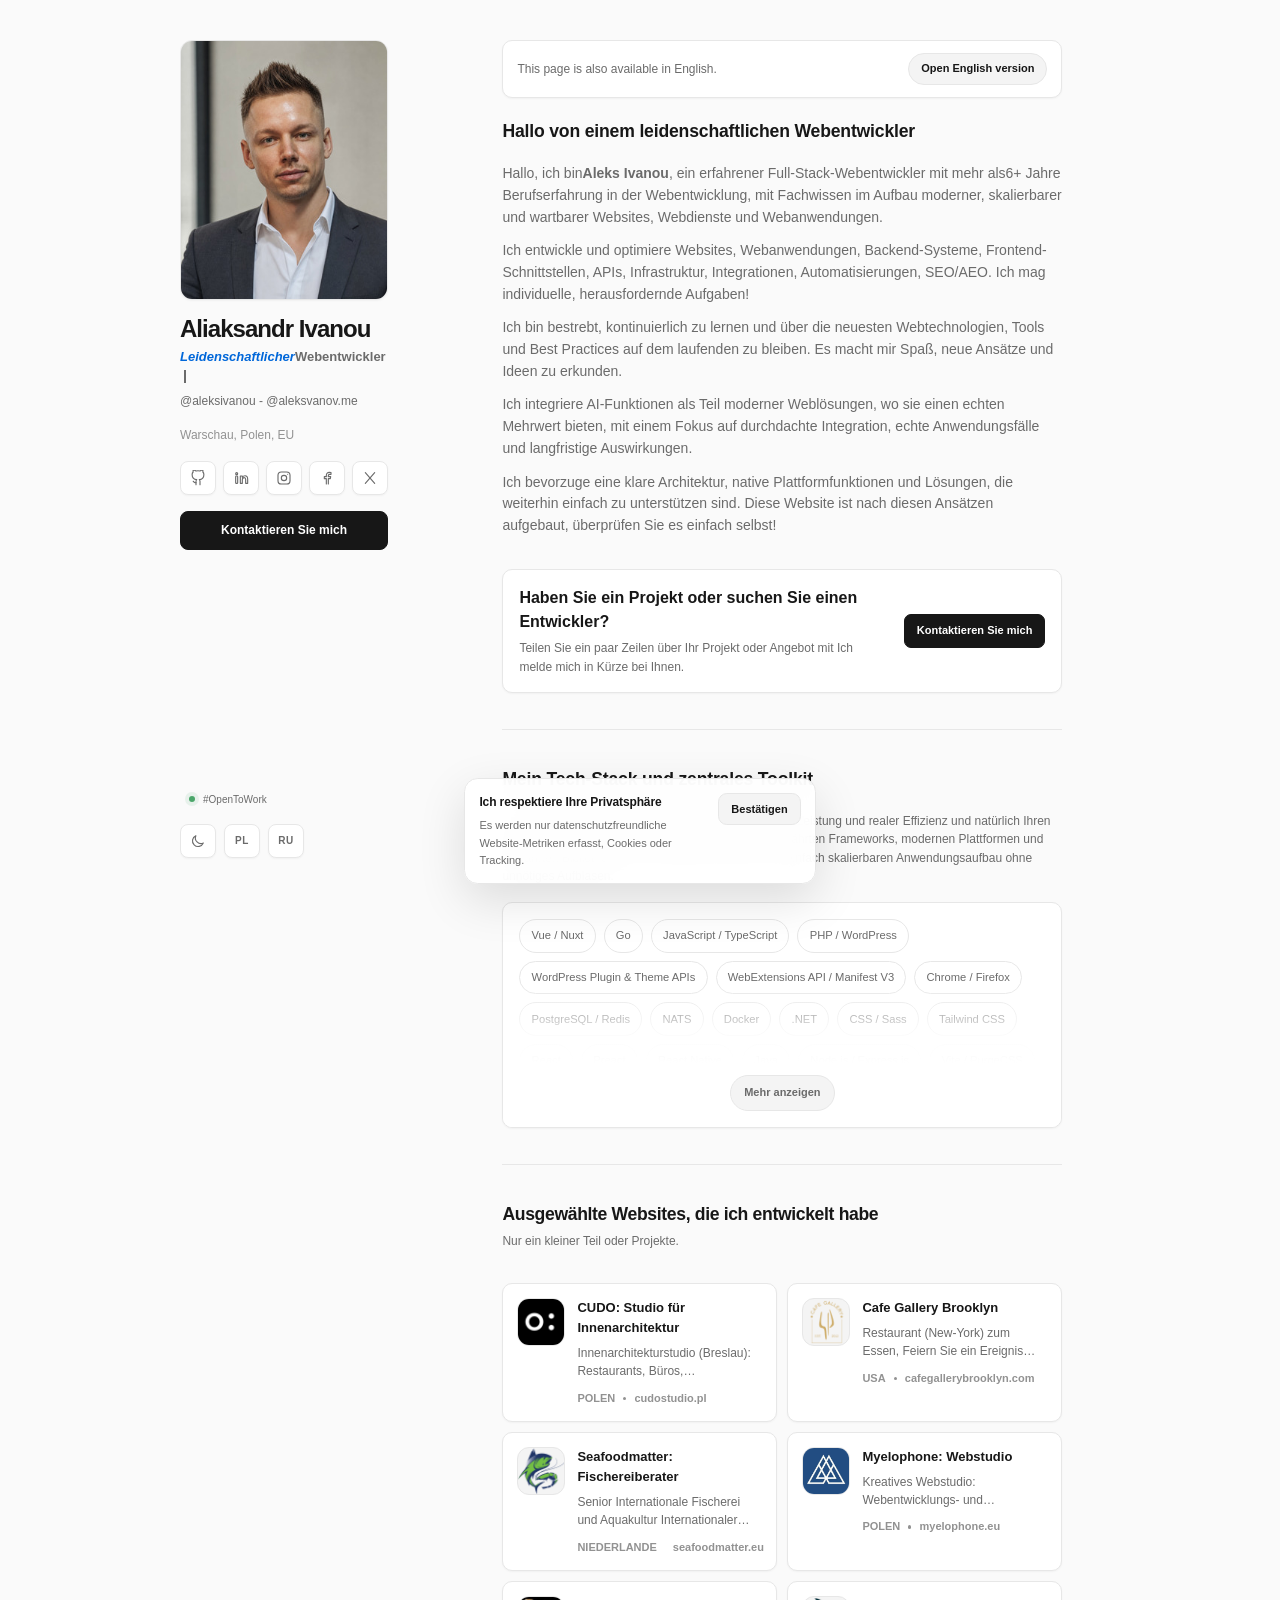
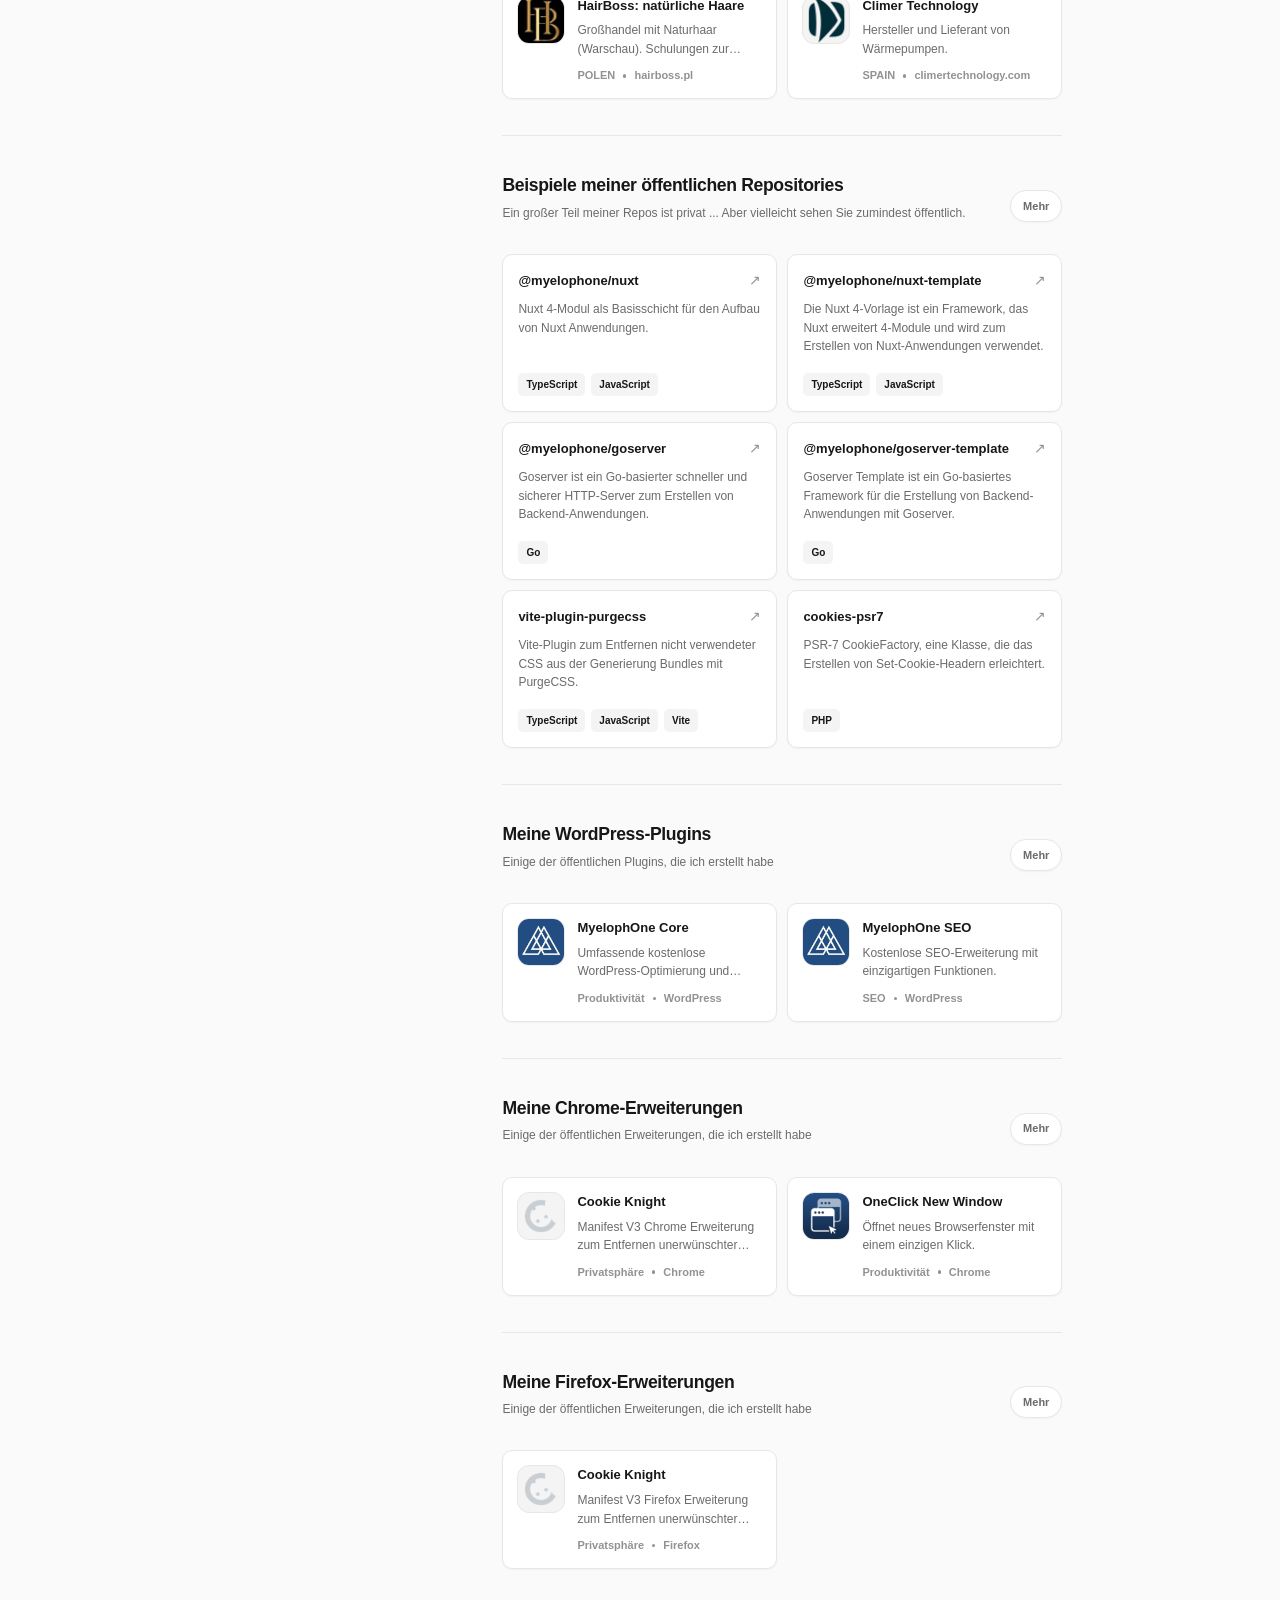
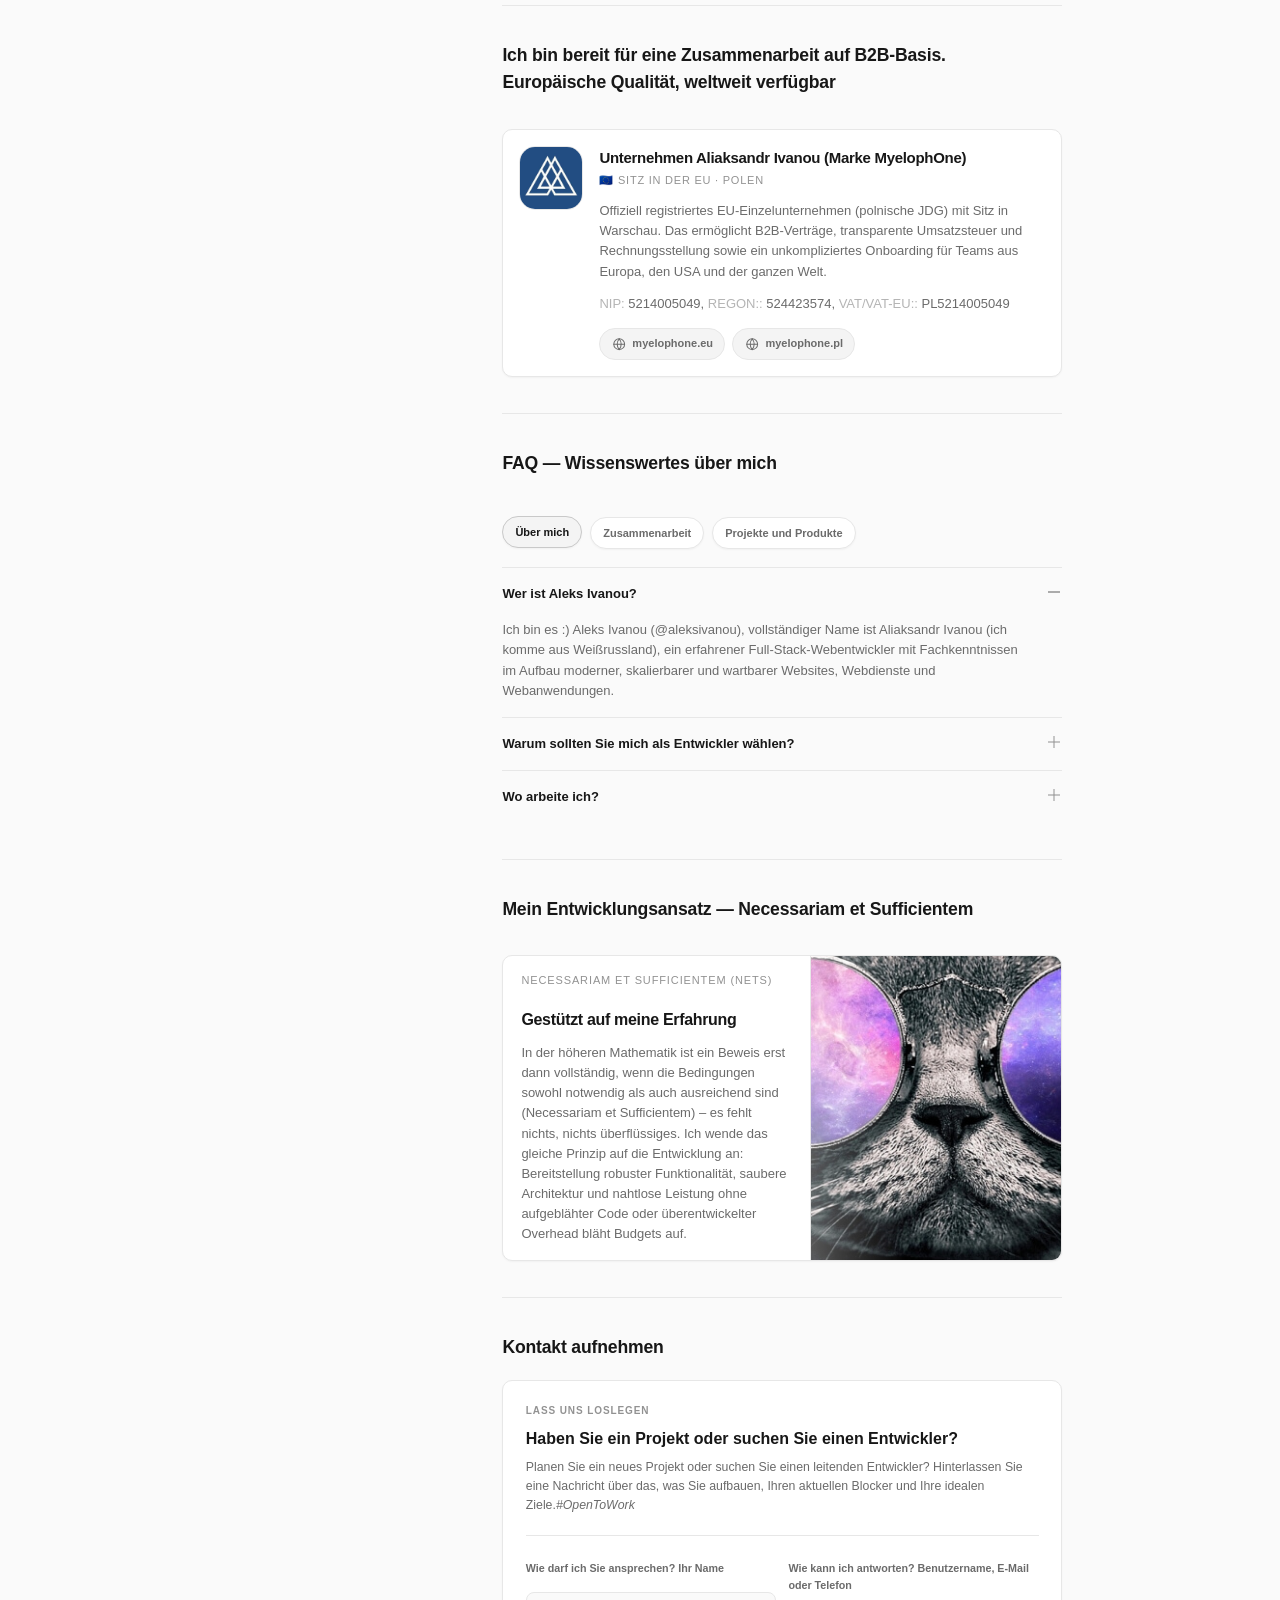
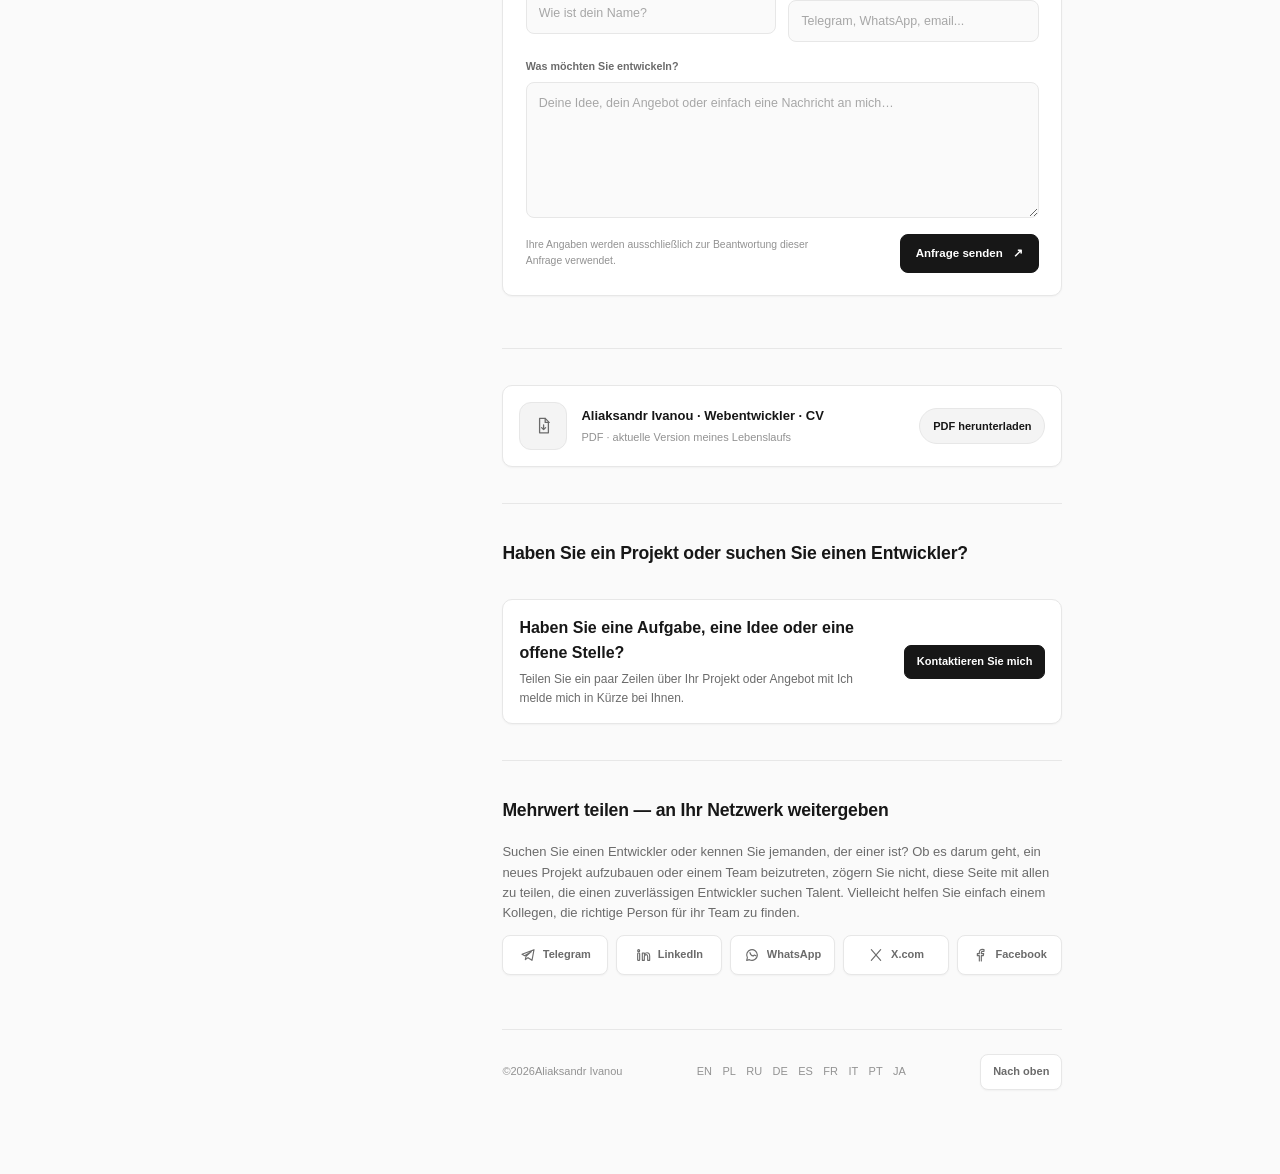
==== de/index.html @ 2e025230 "fix: ios page width" ====
<!doctype html>
<html lang="de" class="nojs">
	<head>
		<meta charset="utf-8" />
		<meta http-equiv="X-UA-Compatible" content="IE=edge,chrome=1" />
		<meta
			name="viewport"
			content="width=device-width, initial-scale=1.0, viewport-fit=cover"
		/>

		<title>
			Aliaksandr Ivanou (@aleksivanou) ⚡ kreativer
			Fullstack-Webentwickler
		</title>
		<meta
			name="description"
			content="Persönliche Seite von Aleks Ivanou. Erstellung moderner und leistungsstarker Webanwendungen und -pakete. Professionelle maßgeschneiderte Webentwicklung. Gründer von MyelophOne. Kontaktieren Sie mich!"
		/>

		<style>
			.nojs svg {
				max-width: 1rem;
			}
			.nojs .mobile-topbar,
			.nojs #principleFlip {
				display: none;
			}
			:root {
				--layout-width: 57.5rem;
				--sidebar-width: 13.75rem;
				--content-width: 35rem;
				--layout-gap: clamp(4.25rem, 8vw, 7rem);
				--desktop-top: 2.5rem;
				--border: #e7e7e7;
			}
			:root[data-theme="dark"] {
				--border: #292929;
			}
			.profile {
				position: fixed;
				top: var(--desktop-top);
				bottom: var(--desktop-top);
				left: max(1.5rem, calc((100vw - var(--layout-width)) / 2));
				z-index: 2;
				display: flex;
				width: var(--sidebar-width);
				min-height: 0;
				overflow-x: hidden;
				overflow-y: auto;
				overscroll-behavior-y: contain;
				scrollbar-width: thin;
				flex-direction: column;
				padding-right: 0.25rem;
			}
			.content {
				width: min(var(--content-width), calc(100% - 3rem));
				margin-left: max(
					calc(1.5rem + var(--sidebar-width) + var(--layout-gap)),
					calc(
						(100vw - var(--layout-width)) / 2 +
							var(--sidebar-width) + var(--layout-gap)
					)
				);
				padding-top: var(--desktop-top);
				padding-bottom: 5rem;
			}
			@media (max-width: 51.25rem) {
				.profile {
					position: relative;
					top: auto;
					bottom: auto;
					left: auto;
					width: min(calc(100% - 2rem), 38.75rem);
					min-height: 100dvh;
					max-height: none;
					margin: 0 auto;
					overflow: visible;
					padding: 1.5rem 0
						calc(1.125rem + env(safe-area-inset-bottom));
					align-items: center;
				}
				.content {
					width: min(calc(100% - 2rem), 38.75rem);
					margin: 0 auto;
					padding: 3.5rem 0 0;
					border-top: 0.0625rem solid var(--border);
				}
			}
			@media (max-width: 32.5rem) {
				.profile,
				.content {
					width: min(calc(100% - 1.75rem), 38.75rem);
				}
				.content {
					padding-top: 2.75rem;
				}
			}
			@media (max-height: 43.75rem) and (min-width: 51.3125rem) {
				.profile {
					top: 1.25rem;
					bottom: 1.25rem;
				}
				.content {
					padding-top: 1.25rem;
				}
			}
			@media print {
				.profile {
					position: static;
					float: left;
					width: 11.25rem;
					height: auto;
					overflow: visible;
					margin-right: 1.75rem;
					padding: 0;
				}
				.content {
					width: auto;
					margin: 0;
					padding: 0;
				}
			}
			html,
			body {
				max-width: 100% !important;
				margin: 0;
			}
			body {
				font-family:
					-apple-system, system-ui, BlinkMacSystemFont, "Segoe UI",
					Roboto, Oxygen, Ubuntu, sans-serif, color-emoji;
				background-color: #fff;
				color: #555;
				font-weight: 400;
				overflow-x: hidden !important;
			}
			img {
				max-width: 100% !important;
				height: auto;
				display: block;
			}
		</style>

		<meta
			name="keywords"
			content="Aliaksandr Ivanou, Aleks Ivanou, aleksivanou, Frontend-Entwickler, Webentwickler, MyelophOne-Inhaber"
		/>
		<meta name="author" content="Aliaksandr Ivanou" />
		<meta name="robots" content="index, follow" />
		<meta name="color-scheme" content="light dark" />
		<meta name="theme-color" content="#fafafa" id="themeColor" />
		<meta name="referrer" content="strict-origin-when-cross-origin" />
		<meta
			name="format-detection"
			content="telephone=no, address=no, email=no"
		/>
		<meta http-equiv="x-dns-prefetch-control" content="on" />

		<link rel="canonical" href="https://aleksivanov.me/de/" />
		<link rel="alternate" hreflang="ru" href="https://aleksivanov.me/ru/" />
		<link rel="alternate" hreflang="pl" href="https://aleksivanov.me/pl/" />
		<link rel="alternate" hreflang="de" href="https://aleksivanov.me/de/" />
		<link rel="alternate" hreflang="it" href="https://aleksivanov.me/it/" />
		<link rel="alternate" hreflang="fr" href="https://aleksivanov.me/fr/" />
		<link rel="alternate" hreflang="es" href="https://aleksivanov.me/es/" />
		<link rel="alternate" hreflang="pt" href="https://aleksivanov.me/pt/" />
		<link rel="alternate" hreflang="ja" href="https://aleksivanov.me/ja/" />
		<link rel="alternate" hreflang="en" href="https://aleksivanov.me/" />
		<link
			rel="alternate"
			hreflang="x-default"
			href="https://aleksivanov.me/"
		/>

		<link
			rel="preload"
			as="image"
			href="/assets/img/portrait-bashful-right-up.jpg"
			fetchpriority="low"
		/>

		<meta property="og:type" content="profile" />
		<meta property="og:locale" content="de_DE" />
		<meta
			property="og:site_name"
			content="Aliaksandr Ivanou (@aleksivanou) ⚡ kreativer Fullstack-Webentwickler"
		/>
		<meta
			property="og:title"
			content="Aliaksandr Ivanou (@aleksivanou) ⚡ kreativer Fullstack-Webentwickler"
		/>
		<meta
			property="og:description"
			content="Persönliche Seite von Aleks Ivanou. Erstellung moderner und leistungsstarker Webanwendungen und -pakete. Professionelle maßgeschneiderte Webentwicklung. Gründer von MyelophOne. Kontaktieren Sie mich!"
		/>
		<meta property="og:url" content="https://aleksivanov.me/de/" />
		<meta
			property="og:image"
			content="https://aleksivanov.me/assets/img/social-cover.png"
		/>
		<meta
			property="og:image:alt"
			content="Aliaksandr Ivanou (@aleksivanou) ⚡ kreativer Fullstack-Webentwickler"
		/>
		<meta property="profile:first_name" content="Aleks" />
		<meta property="profile:last_name" content="Ivanou" />
		<meta property="profile:username" content="aleksivanou" />

		<meta name="twitter:card" content="summary_large_image" />
		<meta
			name="twitter:title"
			content="Aliaksandr Ivanou (@aleksivanou) ⚡ kreativer Fullstack-Webentwickler"
		/>
		<meta
			name="twitter:description"
			content="Persönliche Seite von Aleks Ivanou. Erstellung moderner und leistungsstarker Webanwendungen und -pakete. Professionelle maßgeschneiderte Webentwicklung. Gründer von MyelophOne. Kontaktieren Sie mich!"
		/>
		<meta
			name="twitter:image"
			content="https://aleksivanov.me/assets/img/social-cover.png"
		/>

		<link rel="schema.DC" href="http://purl.org/DC/elements/1.1/" />
		<meta
			name="DC.Title"
			content="Aliaksandr Ivanou (@aleksivanou) ⚡ kreativer Fullstack-Webentwickler"
		/>
		<meta
			name="DC.Subject"
			content="Aliaksandr Ivanou (@aleksivanou) ⚡ kreativer Fullstack-Webentwickler"
		/>
		<meta
			name="DC.Description"
			content="Persönliche Seite von Aleks Ivanou. Erstellung moderner und leistungsstarker Webanwendungen und -pakete. Professionelle maßgeschneiderte Webentwicklung. Gründer von MyelophOne. Kontaktieren Sie mich!"
		/>
		<meta name="DC.Contributor" content="https://aleksivanov.me" />
		<meta name="DC.Date" content="2026-08-12" />
		<meta name="DC.Identifier" content="https://aleksivanov.me" />
		<meta name="DC.Publisher.url" content="https://aleksivanov.me" />
		<meta name="DC.Type" content="Text" />
		<meta name="DC.Format" content="text/html" />
		<meta name="DC.Language" content="de_DE" />
		<meta name="DC.coverage" content="World" />

		<link
			rel="apple-touch-icon"
			sizes="57x57"
			href="/assets/favicon/apple-icon-57x57.png"
		/>
		<link
			rel="apple-touch-icon"
			sizes="60x60"
			href="/assets/favicon/apple-icon-60x60.png"
		/>
		<link
			rel="apple-touch-icon"
			sizes="72x72"
			href="/assets/favicon/apple-icon-72x72.png"
		/>
		<link
			rel="apple-touch-icon"
			sizes="76x76"
			href="/assets/favicon/apple-icon-76x76.png"
		/>
		<link
			rel="apple-touch-icon"
			sizes="114x114"
			href="/assets/favicon/apple-icon-114x114.png"
		/>
		<link
			rel="apple-touch-icon"
			sizes="120x120"
			href="/assets/favicon/apple-icon-120x120.png"
		/>
		<link
			rel="apple-touch-icon"
			sizes="144x144"
			href="/assets/favicon/apple-icon-144x144.png"
		/>
		<link
			rel="apple-touch-icon"
			sizes="152x152"
			href="/assets/favicon/apple-icon-152x152.png"
		/>
		<link
			rel="apple-touch-icon"
			sizes="180x180"
			href="/assets/favicon/apple-icon-180x180.png"
		/>
		<link
			rel="icon"
			type="image/png"
			sizes="192x192"
			href="/assets/favicon/android-icon-192x192.png"
		/>
		<link
			rel="icon"
			type="image/png"
			sizes="32x32"
			href="/assets/favicon/favicon-32x32.png"
		/>
		<link
			rel="icon"
			type="image/png"
			sizes="96x96"
			href="/assets/favicon/favicon-96x96.png"
		/>
		<link
			rel="icon"
			type="image/png"
			sizes="16x16"
			href="/assets/favicon/favicon-16x16.png"
		/>
		<link rel="manifest" href="/manifest.json" />
		<meta name="msapplication-TileColor" content="#ffffff" />
		<meta
			name="msapplication-TileImage"
			content="/assets/favicon/ms-icon-144x144.png"
		/>
		<meta name="theme-color" content="#ffffff" />

		<script type="application/ld+json">
			{
				"@context": "https://schema.org",
				"@graph": [
					{
						"@context": "https://schema.org",
						"@type": "Person",
						"@id": "https://aleksivanov.me/#person",
						"name": "Aliaksandr Ivanou",
						"alternateName": "@aleksivanou",
						"url": "https://aleksivanov.me/",
						"image": "https://aleksivanov.me/assets/img/portrait-positive-calm.jpg",
						"jobTitle": "kreativer Fullstack-Webentwickler",
						"description": "Persönliche Seite von Aleks Ivanou. Erstellung moderner und leistungsstarker Webanwendungen und -pakete. Professionelle maßgeschneiderte Webentwicklung. Gründer von MyelophOne. Kontaktieren Sie mich!",
						"email": "mailto:aleks@meph.one",
						"sameAs": [
							"https://github.com/aleksivanou",
							"https://www.facebook.com/aleksivanov.me",
							"https://www.instagram.com/aleksivanov.me/",
							"https://www.youtube.com/@aleksivanou",
							"https://x.com/aleksivanou",
							"https://www.tiktok.com/@aleksivanov.me",
							"https://www.linkedin.com/in/aleksivanou/",
							"https://www.pinterest.com/aleksivanou/",
							"https://www.reddit.com/user/aleksivanou",
							"https://dribbble.com/aleksivanou",
							"https://teletype.in/@aleksivanov.me",
							"https://tenchat.ru/aleksivanou",
							"https://vk.com/aleksivanou"
						],
						"founder": {
							"@type": "Organization",
							"name": "MyelophOne",
							"url": "https://myeloph.one"
						},
						"knowsAbout": [
							"Nuxt.js",
							"React",
							"Vue.js",
							"CSS",
							"SCSS",
							"JavaScript",
							"TypeScript",
							"Node.js",
							"Go",
							"PostgreSQL",
							"Frontend Development",
							"Backend Development",
							"Web Performance",
							"Web Accessibility",
							"Microservices Architecture",
							"Responsive Web Design"
						]
					},
					{
						"@type": "Organization",
						"@id": "https://myeloph.one/#organization",
						"name": "MyelophOne",
						"url": "https://myeloph.one",
						"legalName": "Aliaksandr Ivanou",
						"founder": {
							"@id": "https://aleksivanov.me"
						},
						"brand": {
							"@type": "Brand",
							"name": "MyelophOne"
						},
						"alternateName": [
							"MyelophOne",
							"@MyelophOne",
							"Myeloph.One",
							"@Myeloph.One",
							"MelophOne",
							"Meloph.One",
							"MephOne",
							"Meph.One",
							"Миелофон",
							"МиелофонЪ",
							"Aliaksandr Ivanou JDG"
						]
					},
					{
						"@context": "https://schema.org",
						"@type": "WebSite",
						"name": "MyelophOne",
						"alternateName": [
							"@aleksivanou",
							"@aleksivanov.me",
							"aleksivanov.me",
							"Myelophone Gründer und Inhaber",
							"Myeloph.One Gründer und Inhaber",
							"Meph.One Gründer und Inhaber",
							"Meloph.One Gründer und Inhaber"
						],
						"url": "https://aleksivanov.me/de/",
						"publisher": {
							"@id": "https://aleksivanov.me/#person"
						}
					},
					{
						"@type": "FAQPage",
						"@id": "https://aleksivanov.me/de/#faq",
						"mainEntity": [
							{
								"@type": "Question",
								"name": "Wer ist Aleks Ivanou?",
								"acceptedAnswer": {
									"@type": "Answer",
									"text": "Ich bin es :) Aleks Ivanou (@aleksivanou), vollständiger Name ist Aliaksandr Ivanou (ich komme aus Weißrussland), ein erfahrener Full-Stack-Webentwickler mit Fachkenntnissen im Aufbau moderner, skalierbarer und wartbarer Websites, Webdienste und Webanwendungen."
								}
							},
							{
								"@type": "Question",
								"name": "Warum sollten Sie mich als Entwickler wählen?",
								"acceptedAnswer": {
									"@type": "Answer",
									"text": "Ich bringe Erfahrung, Kreativität und starke technische Fähigkeiten zur Problemlösung zusammen. Ich baue komplexe, skalierbare Lösungen mit Fokus auf Leistung, Optimierung, sauberer Architektur und toller Benutzererfahrung."
								}
							},
							{
								"@type": "Question",
								"name": "Wo arbeite ich?",
								"acceptedAnswer": {
									"@type": "Answer",
									"text": "Ich lebe in Warschau, Polen (EU) und arbeite mit Kunden weltweit zusammen. Ich arbeite Sie auch aus der Ferne mit zusammen Unternehmen, Startups, B2B Projekten und Teams in verschiedenen Ländern und Zeitzonen."
								}
							},
							{
								"@type": "Question",
								"name": "Aleks Ivanou — Full-Stack-Webentwickler",
								"acceptedAnswer": {
									"@type": "Answer",
									"text": "Ich bin ein leitender Full-Stack-Entwickler der es liebt, komplexe Probleme zu lösen technische Herausforderungen, Entwirrung chaotischer Architekturen und bringen ehrgeizige Ideen zum Leben erwecken."
								}
							},
							{
								"@type": "Question",
								"name": "Aleks Ivanou — Gründer und Inhaber der Marke MyelophOne",
								"acceptedAnswer": {
									"@type": "Answer",
									"text": "Gründer und Inhaber von MyelophOne (@myeloph.one) – kreatives Web Die Entwicklung konzentrierte sich auf moderne Websites, digitale Produkte und maßgeschneiderte Webentwicklung."
								}
							},
							{
								"@type": "Question",
								"name": "Aleks Ivanou — Entwickler von Chrome-Erweiterungen",
								"acceptedAnswer": {
									"@type": "Answer",
									"text": "Ich erstelle und entwickle Chrome Erweiterungen und Browser-Tools von Leichte Produktivitätsdienstprogramme bis hin zu fortschrittlicheren maßgeschneiderten Lösungen (wie OneClick New Window und Cookie Knight), verfügbar in der Chrome Web Store."
								}
							},
							{
								"@type": "Question",
								"name": "Aleks Ivanou — Entwickler von Firefox-Erweiterungen",
								"acceptedAnswer": {
									"@type": "Answer",
									"text": "Ich erstelle und entwickle benutzerdefinierte Firefox Erweiterungen und browserübergreifende Tools, einschließlich Produktivität, Automatisierung, und Utility-Lösungen (z Cookie Knight), verfügbar in der Mozilla Add-ons Store."
								}
							},
							{
								"@type": "Question",
								"name": "Aleks Ivanou — WordPress-Entwickler",
								"acceptedAnswer": {
									"@type": "Answer",
									"text": "Ich erstelle und entwickle maßgeschneiderte Produkte WordPress-Plugins konzentrierten sich auf Leistung, SEO, Automatisierung und praktische Website-Funktionalität (wie MyelophOne Core und MyelophOne SEO), verfügbar unter WordPress.org."
								}
							},
							{
								"@type": "Question",
								"name": "Aleks Ivanou — Entwickler von @myelophone/nuxt",
								"acceptedAnswer": {
									"@type": "Answer",
									"text": "Ich erstelle und entwickle Frontend-Komponenten und maßgeschneiderte Lösungen mit Nuxt.js, mit Fokus auf Leistung, SEO und Benutzererfahrung."
								}
							},
							{
								"@type": "Question",
								"name": "Aleks Ivanou — Entwickler von @myelophone/goserver",
								"acceptedAnswer": {
									"@type": "Answer",
									"text": "Ich erstelle und entwickle Backend Service und maßgeschneiderte Lösung mit Go, mit Fokus auf Leistung, Skalierbarkeit und Sicherheit."
								}
							},
							{
								"@type": "Question",
								"name": "Wie kann ich kontaktiert werden?",
								"acceptedAnswer": {
									"@type": "Answer",
									"text": "Sie können mich direkt über das Kontaktformular auf dieser Website oder per E-Mail kontaktieren. Senden Sie eine kurze Beschreibung Ihres Projekts, Ihrer Ziele usw. Art der Zusammenarbeit und ich werde mich im nächsten Schritt bei Ihnen melden."
								}
							},
							{
								"@type": "Question",
								"name": "Bin ich für eine Zusammenarbeit verfügbar?",
								"acceptedAnswer": {
									"@type": "Answer",
									"text": "Ja. Ich bin offen für interessante Projekte und langfristige Möglichkeiten, abhängig von meinen aktuellen Verpflichtungen und allen erforderlichen Übergangszeitraum."
								}
							},
							{
								"@type": "Question",
								"name": "Bin ich für Teilzeitprojekte verfügbar?",
								"acceptedAnswer": {
									"@type": "Answer",
									"text": "Ja. Ich bin offen für Teilzeit-Engagements, laufende Projekte und flexible Zusammenarbeit, je nach Bedarf zu meinen aktuellen Verpflichtungen."
								}
							},
							{
								"@type": "Question",
								"name": "Arbeite ich auf B2B-Basis?",
								"acceptedAnswer": {
									"@type": "Answer",
									"text": "Ja. Ich arbeite (als polnischer JDG) mit Unternehmen und Kunden auf einer B2B Basis, einschließlich projektbasierter Arbeit, kontinuierlicher Weiterentwicklung und langfristiger Kooperationen."
								}
							},
							{
								"@type": "Question",
								"name": "Wie können wir zusammenarbeiten?",
								"acceptedAnswer": {
									"@type": "Answer",
									"text": "Wir können gemeinsam an einem festen Termin arbeiten Projekt, ein Entwicklungspaket, eine fortlaufende Teilzeitbeschäftigung oder eine längerfristige B2B Zusammenarbeit, je nach Ihren Bedürfnissen."
								}
							}
						]
					}
				]
			}
		</script>

		<script>
			(() => {
				const savedTheme = localStorage.getItem("theme");
				const preferredTheme = window.matchMedia(
					"(prefers-color-scheme: dark)",
				).matches
					? "dark"
					: "light";

				document.documentElement.dataset.theme =
					savedTheme || preferredTheme;
			})();
		</script>

		<link rel="stylesheet" href="/assets/css/styles.css" />
	</head>

	<body id="page-top">
		<header class="mobile-topbar" id="mobileTopbar">
			<div class="mobile-topbar-copy">
				<p class="mobile-topbar-name">Aliaksandr Ivanou</p>
				<p class="mobile-topbar-principle">
					Necessariam et Sufficientem
				</p>
			</div>

			<div>
				<a
					class="mobile-topbar-link"
					href="https://linkedin.com/in/aleksivanou"
					target="_blank"
					rel="me noopener noreferrer"
					aria-label="LinkedIn"
				>
					<svg viewBox="0 0 24 24" aria-hidden="true">
						<rect x="4" y="9" width="3" height="11" rx="1" />
						<circle cx="5.5" cy="5.5" r="1.5" />
						<path
							d="M11 20V9h3v1.8c1-1.5 2.3-2.2 4-2.2 2.7 0 4 1.8 4 5.1V20h-3v-5.7c0-1.9-.7-2.9-2.2-2.9-1.7 0-2.8 1.2-2.8 3.4V20h-3Z"
						/>
					</svg>
				</a>

				<a
					class="mobile-topbar-link"
					href="https://github.com/aleksivanou"
					target="_blank"
					rel="me noopener noreferrer"
					aria-label="GitHub"
				>
					<svg viewBox="0 0 24 24" aria-hidden="true">
						<path
							d="M15 22v-4a4.8 4.8 0 0 0-1-3.5c3.3-.4 6.8-1.6 6.8-7.4A5.8 5.8 0 0 0 19.3 3 5.4 5.4 0 0 0 19.1 0S17.9-.4 15 1.5a13.4 13.4 0 0 0-6 0C6.1-.4 4.9 0 4.9 0a5.4 5.4 0 0 0-.2 3A5.8 5.8 0 0 0 3.2 7.1c0 5.8 3.5 7 6.8 7.4A4.8 4.8 0 0 0 9 18v4"
						/>
						<path d="M9 19c-3 .9-3-1.5-4.2-2" />
					</svg>
				</a>
			</div>
		</header>
		<a class="skip-link" href="#content">Go zum Inhalt</a>

		<aside class="profile" aria-label="Hauptinformationen">
			<div class="profile-main">
				<div class="portrait-shake" id="portraitShake">
					<div class="portrait">
						<span
							class="portrait-hit-flash"
							aria-hidden="true"
						></span>
						<span class="portrait-fallback" aria-hidden="true"
							>AI</span
						>

						<img
							id="mainPortrait"
							src="/assets/img/portrait-positive-calm.jpg"
							data-default-src="/assets/img/portrait-positive-calm.jpg"
							data-complete-src="/assets/img/portrait-bashful-right-up.jpg"
							data-fight-images="/assets/img/portrait-bashful.jpg,/assets/img/portrait-curious.jpg,/assets/img/portrait-playful-skepticism.jpg,/assets/img/portrait-pleasant-surprise.jpg,/assets/img/portrait-bashful-right-up.jpg"
							width="440"
							height="550"
							alt="Aliaksandr Ivanou (@aleksivanou) ⚡ MyelophOne Gründer und Inhaber"
							loading="lazy"
							decoding="async"
							fetchpriority="low"
							onerror="this.hidden = true"
						/>
					</div>
				</div>

				<div>
					<h1 class="name">Aliaksandr Ivanou</h1>
					<p class="role">
						<b><i>Leidenschaftlicher</i>Webentwickler</b
						><span class="typing-caret" aria-hidden="true"></span>
					</p>
					<p class="contact-description">
						@aleksivanou - @aleksvanov.me
					</p>
				</div>

				<p class="location">Warschau, Polen, EU</p>

				<nav class="social-links" aria-label="Social-Media-Links">
					<a
						class="social-link"
						href="https://github.com/aleksivanou"
						target="_blank"
						rel="me noopener noreferrer"
						aria-label="GitHub"
					>
						<svg viewBox="0 0 24 24" aria-hidden="true">
							<path
								d="M15 22v-4a4.8 4.8 0 0 0-1-3.5c3.3-.4 6.8-1.6 6.8-7.4A5.8 5.8 0 0 0 19.3 3 5.4 5.4 0 0 0 19.1 0S17.9-.4 15 1.5a13.4 13.4 0 0 0-6 0C6.1-.4 4.9 0 4.9 0a5.4 5.4 0 0 0-.2 3A5.8 5.8 0 0 0 3.2 7.1c0 5.8 3.5 7 6.8 7.4A4.8 4.8 0 0 0 9 18v4"
							/>
							<path d="M9 19c-3 .9-3-1.5-4.2-2" />
						</svg>
					</a>

					<a
						class="social-link"
						href="https://linkedin.com/in/aleksivanou"
						target="_blank"
						rel="me noopener noreferrer"
						aria-label="LinkedIn"
					>
						<svg viewBox="0 0 24 24" aria-hidden="true">
							<rect x="4" y="9" width="3" height="11" rx="1" />
							<circle cx="5.5" cy="5.5" r="1.5" />
							<path
								d="M11 20V9h3v1.8c1-1.5 2.3-2.2 4-2.2 2.7 0 4 1.8 4 5.1V20h-3v-5.7c0-1.9-.7-2.9-2.2-2.9-1.7 0-2.8 1.2-2.8 3.4V20h-3Z"
							/>
						</svg>
					</a>

					<a
						class="social-link"
						href="https://www.instagram.com/aleksivanov.me/"
						target="_blank"
						rel="me noopener noreferrer"
						aria-label="Instagram"
					>
						<svg viewBox="0 0 24 24" aria-hidden="true">
							<rect x="3" y="3" width="18" height="18" rx="5" />
							<circle cx="12" cy="12" r="4" />
							<circle
								cx="17.5"
								cy="6.5"
								r=".8"
								fill="currentColor"
								stroke="none"
							/>
						</svg>
					</a>

					<a
						class="social-link"
						href="https://www.facebook.com/aleksivanov.me"
						target="_blank"
						rel="me noopener noreferrer"
						aria-label="Facebook"
					>
						<svg viewBox="0 0 24 24" aria-hidden="true">
							<path
								d="M14 21v-8h3l.5-3H14V8.2c0-1 .4-1.7 1.8-1.7H18V3.8c-.7-.1-1.5-.2-2.4-.2-2.8 0-4.6 1.7-4.6 4.8V10H8v3h3v8"
							/>
						</svg>
					</a>

					<a
						class="social-link"
						href="https://x.com/aleksivanou"
						target="_blank"
						rel="me noopener noreferrer"
						aria-label="X.com"
					>
						<svg viewBox="0 0 24 24" aria-hidden="true">
							<path d="M5 4l14 16M19 4 5 20" />
						</svg>
					</a>
				</nav>

				<a class="contact-link" href="#contact-form-root"
					>Kontaktieren Sie mich</a
				>
			</div>

			<div class="profile-footer">
				<span class="availability">#OpenToWork</span>

				<div class="profile-controls" aria-label="Seiteneinstellungen">
					<button
						class="theme-toggle"
						id="themeToggle"
						type="button"
						aria-label="Thema umschalten"
					>
						<svg
							class="moon-icon"
							viewBox="0 0 24 24"
							fill="none"
							aria-hidden="true"
						>
							<path
								d="M20 15.2A8.5 8.5 0 0 1 8.8 4 8.5 8.5 0 1 0 20 15.2Z"
								stroke="currentColor"
								stroke-width="1.7"
								stroke-linecap="round"
								stroke-linejoin="round"
							/>
						</svg>

						<svg
							class="sun-icon"
							viewBox="0 0 24 24"
							fill="none"
							aria-hidden="true"
						>
							<circle
								cx="12"
								cy="12"
								r="3.5"
								stroke="currentColor"
								stroke-width="1.7"
							/>
							<path
								d="M12 2v2m0 16v2M4.93 4.93l1.42 1.42m11.3 11.3 1.42 1.42M2 12h2m16 0h2M4.93 19.07l1.42-1.42m11.3-11.3 1.42-1.42"
								stroke="currentColor"
								stroke-width="1.7"
								stroke-linecap="round"
							/>
						</svg>
					</button>

					<a
						class="language-link"
						href="/pl/"
						hreflang="pl"
						lang="pl"
						aria-label="Wersja polska"
						>PL</a
					>

					<a
						class="language-link"
						href="/ru/"
						hreflang="ru"
						lang="ru"
						aria-label="Русская версия"
						>RU</a
					>
				</div>
			</div>
		</aside>

		<button
			class="principle"
			id="principleFlip"
			type="button"
			aria-label="Osterei"
		>
			Necessariam et Sufficientem
		</button>

		<main class="content" id="content">
			<section class="section" aria-labelledby="about-title">
				<div
					class="language-notice"
					id="languageNotice"
					data-nosnippet
					aria-live="polite"
				>
					<span id="languageNoticeText"></span>
					<a
						class="language-notice-link"
						id="languageNoticeLink"
						href="/"
						hreflang="en"
						lang="en"
						>EN</a
					>
				</div>

				<h2 class="section-title" id="about-title">
					Hallo von einem leidenschaftlichen Webentwickler
				</h2>

				<p class="prose">
					Hallo, ich bin<b>Aleks Ivanou</b>, ein erfahrener
					Full-Stack-Webentwickler mit mehr als<span class="expyears"
						>6</span
					>+ Jahre Berufserfahrung in der Webentwicklung, mit
					Fachwissen im Aufbau moderner, skalierbarer und wartbarer
					Websites, Webdienste und Webanwendungen.
				</p>

				<p class="prose">
					Ich entwickle und optimiere Websites, Webanwendungen,
					Backend-Systeme, Frontend-Schnittstellen, APIs,
					Infrastruktur, Integrationen, Automatisierungen, SEO/AEO.
					Ich mag individuelle, herausfordernde Aufgaben!
				</p>

				<p class="prose">
					Ich bin bestrebt, kontinuierlich zu lernen und über die
					neuesten Webtechnologien, Tools und Best Practices auf dem
					laufenden zu bleiben. Es macht mir Spaß, neue Ansätze und
					Ideen zu erkunden.
				</p>

				<p class="prose">
					Ich integriere AI-Funktionen als Teil moderner Weblösungen,
					wo sie einen echten Mehrwert bieten, mit einem Fokus auf
					durchdachte Integration, echte Anwendungsfälle und
					langfristige Auswirkungen.
				</p>

				<p class="prose">
					Ich bevorzuge eine klare Architektur, native
					Plattformfunktionen und Lösungen, die weiterhin einfach zu
					unterstützen sind. Diese Website ist nach diesen Ansätzen
					aufgebaut, überprüfen Sie es einfach selbst!
				</p>

				<div class="contact-card" style="margin-top: 2rem">
					<div>
						<h5 class="contact-title">
							Haben Sie ein Projekt oder suchen Sie einen
							Entwickler?
						</h5>
						<p class="contact-description">
							Teilen Sie ein paar Zeilen über Ihr Projekt oder
							Angebot mit Ich melde mich in Kürze bei Ihnen.
						</p>
					</div>

					<a class="contact-button" href="#contact-form-root"
						>Kontaktieren Sie mich</a
					>
				</div>
			</section>

			<section class="section" aria-labelledby="logos-title">
				<h4 class="section-title" id="logos-title">
					Mein Tech-Stack und zentrales Toolkit
				</h4>

				<div class="desc-card">
					<p class="contact-description">
						Ich wähle Frontend- und Backend-Tools basierend auf,
						Leistung und realer Effizienz und natürlich Ihren
						Anforderungen. Mein Full-Stack-Setup basiert auf
						bewährten Frameworks, modernen Plattformen und bewährten
						Bibliotheken zum schnellen, sicheren und einfach
						skalierbaren Anwendungsaufbau ohne unnötiges Aufblasen.
					</p>
				</div>

				<div class="story-card" id="storyCard">
					<div class="story-content" id="storyContent">
						<ul class="tag-list" aria-label="Technologien">
							<li>Vue / Nuxt</li>
							<li>Go</li>
							<li>JavaScript / TypeScript</li>
							<li>PHP / WordPress</li>
							<li>WordPress Plugin &amp; Theme APIs</li>
							<li>WebExtensions API / Manifest V3</li>
							<li>Chrome / Firefox</li>
							<li>PostgreSQL / Redis</li>
							<li>NATS</li>
							<li>Docker</li>
							<li>.NET</li>
							<li>CSS / Sass</li>
							<li>Tailwind CSS</li>
							<li>React</li>
							<li>Preact</li>
							<li>React Native</li>
							<li>Java</li>
							<li>Node.js / Express.js</li>
							<li>Vite / PurgeCSS</li>
							<li>Composer / PSR-7</li>
							<li>Python</li>
							<li>Git / GitHub Actions</li>
							<li>MySQL / MongoDB</li>
							<li>Azure</li>
							<li>Jest / Vitest / Playwright</li>
							<li>Sentry</li>
							<li>Zustand</li>
							<li>HTML5 / CSS3</li>
						</ul>
					</div>

					<div class="story-footer">
						<button
							class="story-toggle"
							id="storyToggle"
							type="button"
							aria-expanded="false"
							aria-controls="storyContent"
						>
							<span>Mehr anzeigen</span>
						</button>
					</div>
				</div>
			</section>

			<section class="section" aria-labelledby="websites-title">
				<div class="extensions-head">
					<div>
						<h4 class="extensions-heading" id="websites-title">
							Ausgewählte Websites, die ich entwickelt habe
						</h4>
						<p class="extensions-subtitle">
							Nur ein kleiner Teil oder Projekte.
						</p>
					</div>
				</div>

				<div class="extensions-grid">
					<a
						class="extension-card"
						href="https://cudostudio.pl/"
						aria-label="Öffnen Website cudostudio.pl von @aleksivanou"
						target="_blank"
						rel="noopener noreferrer"
					>
						<span class="extension-icon">
							<img
								src="/assets/img/cudo.png"
								width="96"
								height="96"
								alt=""
								loading="lazy"
								decoding="async"
								onerror="this.hidden = true"
							/>
							<span
								class="extension-icon-fallback"
								aria-hidden="true"
								>CUDO</span
							>
						</span>

						<span>
							<h6 class="extension-title">
								CUDO: Studio für Innenarchitektur
							</h6>
							<p class="extension-description">
								Innenarchitekturstudio (Breslau): Restaurants,
								Büros, Einzelhandelsflächen
							</p>
							<span class="extension-meta"
								>POLEN<span
									class="extension-meta-dot"
									aria-hidden="true"
								></span
								>cudostudio.pl</span
							>
						</span>
					</a>

					<a
						class="extension-card"
						href="https://cafegallerybrooklyn.com/"
						aria-label="Öffnen Website cafegallerybrooklyn.com von @aleksivanou"
						target="_blank"
						rel="noopener noreferrer"
					>
						<span class="extension-icon">
							<img
								src="/assets/img/cafegallery.png"
								width="96"
								height="96"
								alt=""
								loading="lazy"
								decoding="async"
								onerror="this.hidden = true"
							/>
							<span
								class="extension-icon-fallback"
								aria-hidden="true"
								>CG</span
							>
						</span>

						<span>
							<h6 class="extension-title">
								Cafe Gallery Brooklyn
							</h6>
							<p class="extension-description">
								Restaurant (New-York) zum Essen, Feiern Sie ein
								Ereignis oder bestellen Sie eine Lieferung
							</p>
							<span class="extension-meta"
								>USA<span
									class="extension-meta-dot"
									aria-hidden="true"
								></span
								>cafegallerybrooklyn.com</span
							>
						</span>
					</a>

					<a
						class="extension-card"
						href="https://seafoodmatter.eu/"
						aria-label="Öffnen Website seafoodmatter.eu von @aleksivanou"
						target="_blank"
						rel="noopener noreferrer"
					>
						<span class="extension-icon">
							<img
								src="/assets/img/seafoodmatter.png"
								width="96"
								height="96"
								alt=""
								loading="lazy"
								decoding="async"
								onerror="this.hidden = true"
							/>
							<span
								class="extension-icon-fallback"
								aria-hidden="true"
								>SM</span
							>
						</span>

						<span>
							<h6 class="extension-title">
								Seafoodmatter: Fischereiberater
							</h6>
							<p class="extension-description">
								Senior Internationale Fischerei und Aquakultur
								Internationaler Berater
							</p>
							<span class="extension-meta"
								>NIEDERLANDE<span
									class="extension-meta-dot"
									aria-hidden="true"
								></span
								>seafoodmatter.eu</span
							>
						</span>
					</a>

					<a
						class="extension-card"
						href="https://myelophone.eu/"
						aria-label="Öffnen Website myelophone.eu von @aleksivanou"
						target="_blank"
						rel="noopener noreferrer"
					>
						<span class="extension-icon">
							<img
								src="/assets/img/myelophone.jpg"
								width="96"
								height="96"
								alt=""
								loading="lazy"
								decoding="async"
								onerror="this.hidden = true"
							/>
							<span
								class="extension-icon-fallback"
								aria-hidden="true"
								>MEIN</span
							>
						</span>

						<span>
							<h6 class="extension-title">
								Myelophone: Webstudio
							</h6>
							<p class="extension-description">
								Kreatives Webstudio: Webentwicklungs- und
								Webdesign-Dienste.
							</p>
							<span class="extension-meta"
								>POLEN<span
									class="extension-meta-dot"
									aria-hidden="true"
								></span
								>myelophone.eu</span
							>
						</span>
					</a>

					<a
						class="extension-card"
						href="https://hairboss.pl/"
						aria-label="Öffnen Website hairboss.pl von @aleksivanou"
						target="_blank"
						rel="noopener noreferrer"
					>
						<span class="extension-icon">
							<img
								src="/assets/img/hairboss.jpg"
								width="96"
								height="96"
								alt=""
								loading="lazy"
								decoding="async"
								onerror="this.hidden = true"
							/>
							<span
								class="extension-icon-fallback"
								aria-hidden="true"
								>HB</span
							>
						</span>

						<span>
							<h6 class="extension-title">
								HairBoss: natürliche Haare
							</h6>
							<p class="extension-description">
								Großhandel mit Naturhaar (Warschau). Schulungen
								zur Haarverlängerung.
							</p>
							<span class="extension-meta"
								>POLEN<span
									class="extension-meta-dot"
									aria-hidden="true"
								></span
								>hairboss.pl</span
							>
						</span>
					</a>

					<a
						class="extension-card"
						href="https://climertechnology.com/"
						aria-label="Öffnen Website climertechnology.com von @aleksivanou"
						target="_blank"
						rel="noopener noreferrer"
					>
						<span class="extension-icon">
							<img
								src="/assets/img/climer.png"
								width="96"
								height="96"
								alt=""
								loading="lazy"
								decoding="async"
								onerror="this.hidden = true"
							/>
							<span
								class="extension-icon-fallback"
								aria-hidden="true"
								>CT</span
							>
						</span>

						<span>
							<h6 class="extension-title">Climer Technology</h6>
							<p class="extension-description">
								Hersteller und Lieferant von Wärmepumpen.
							</p>
							<span class="extension-meta"
								>SPAIN<span
									class="extension-meta-dot"
									aria-hidden="true"
								></span
								>climertechnology.com</span
							>
						</span>
					</a>
				</div>
			</section>

			<section class="section" aria-labelledby="repos-title">
				<div class="extensions-head">
					<div>
						<h3 class="extensions-heading" id="repos-title">
							Beispiele meiner öffentlichen Repositories
						</h3>
						<p class="extensions-subtitle">
							Ein großer Teil meiner Repos ist privat ... Aber
							vielleicht sehen Sie zumindest öffentlich.
						</p>
					</div>

					<a
						class="extensions-more"
						href="https://github.com/orgs/MyelophOne/repositories"
						target="_blank"
						>Mehr</a
					>
				</div>

				<div class="projects">
					<a
						class="project"
						href="https://github.com/MyelophOne/nuxt"
						aria-label="Öffnen Projekt Nuxt"
						target="_blank"
					>
						<div class="project-header">
							<h6 class="project-title">@myelophone/nuxt</h6>
							<span class="project-arrow" aria-hidden="true"
								>↗</span
							>
						</div>

						<p class="project-description">
							Nuxt 4-Modul als Basisschicht für den Aufbau von
							Nuxt Anwendungen.
						</p>

						<div class="tags" aria-label="Projekttechnologien">
							<span class="tag">TypeScript</span>
							<span class="tag">JavaScript</span>
						</div>
					</a>

					<a
						class="project"
						href="https://github.com/MyelophOne/nuxt-template"
						aria-label="Öffnen Projekt Nuxt Template"
						target="_blank"
					>
						<div class="project-header">
							<h6 class="project-title">
								@myelophone/nuxt-template
							</h6>
							<span class="project-arrow" aria-hidden="true"
								>↗</span
							>
						</div>

						<p class="project-description">
							Die Nuxt 4-Vorlage ist ein Framework, das Nuxt
							erweitert 4-Module und wird zum Erstellen von
							Nuxt-Anwendungen verwendet.
						</p>

						<div class="tags" aria-label="Projekttechnologien">
							<span class="tag">TypeScript</span>
							<span class="tag">JavaScript</span>
						</div>
					</a>

					<a
						class="project"
						href="https://github.com/MyelophOne/goserver"
						aria-label="Öffnen Projekt Goserver"
						target="_blank"
					>
						<div class="project-header">
							<h6 class="project-title">@myelophone/goserver</h6>
							<span class="project-arrow" aria-hidden="true"
								>↗</span
							>
						</div>

						<p class="project-description">
							Goserver ist ein Go-basierter schneller und sicherer
							HTTP-Server zum Erstellen von Backend-Anwendungen.
						</p>

						<div class="tags" aria-label="Projekttechnologien">
							<span class="tag">Go</span>
						</div>
					</a>

					<a
						class="project"
						href="https://github.com/MyelophOne/goserver-template"
						aria-label="Öffnen Projekt Goserver Template"
						target="_blank"
					>
						<div class="project-header">
							<h6 class="project-title">
								@myelophone/goserver-template
							</h6>
							<span class="project-arrow" aria-hidden="true"
								>↗</span
							>
						</div>

						<p class="project-description">
							Goserver Template ist ein Go-basiertes Framework für
							die Erstellung von Backend-Anwendungen mit Goserver.
						</p>

						<div class="tags" aria-label="Projekttechnologien">
							<span class="tag">Go</span>
						</div>
					</a>

					<a
						class="project"
						href="https://github.com/MyelophOne/vite-plugin-purgecss"
						aria-label="Öffnen vite-plugin-purgecss"
						target="_blank"
					>
						<div class="project-header">
							<h6 class="project-title">vite-plugin-purgecss</h6>
							<span class="project-arrow" aria-hidden="true"
								>↗</span
							>
						</div>

						<p class="project-description">
							Vite-Plugin zum Entfernen nicht verwendeter CSS aus
							der Generierung Bundles mit PurgeCSS.
						</p>

						<div class="tags" aria-label="Projekttechnologien">
							<span class="tag">TypeScript</span>
							<span class="tag">JavaScript</span>
							<span class="tag">Vite</span>
						</div>
					</a>

					<a
						class="project"
						href="https://github.com/MyelophOne/cookies-psr7"
						aria-label="Öffnen cookies-psr7"
						target="_blank"
					>
						<div class="project-header">
							<h6 class="project-title">cookies-psr7</h6>
							<span class="project-arrow" aria-hidden="true"
								>↗</span
							>
						</div>

						<p class="project-description">
							PSR-7 CookieFactory, eine Klasse, die das Erstellen
							von Set-Cookie-Headern erleichtert.
						</p>

						<div class="tags" aria-label="Projekttechnologien">
							<span class="tag">PHP</span>
						</div>
					</a>
				</div>
			</section>

			<section class="section" aria-labelledby="wordpress-title">
				<div class="extensions-head">
					<div>
						<h4 class="extensions-heading" id="wordpress-title">
							Meine WordPress-Plugins
						</h4>
						<p class="extensions-subtitle">
							Einige der öffentlichen Plugins, die ich erstellt
							habe
						</p>
					</div>

					<a
						class="extensions-more"
						href="https://profiles.wordpress.org/myelophone/"
						target="_blank"
						>Mehr</a
					>
				</div>

				<div class="extensions-grid">
					<a
						class="extension-card"
						href="https://wordpress.org/plugins/myelophone-core/"
						aria-label="Öffnen Plugin Myelophone Core"
						target="_blank"
					>
						<span class="extension-icon">
							<img
								src="/assets/img/myelophone.jpg"
								width="96"
								height="96"
								alt=""
								loading="lazy"
								decoding="async"
								onerror="this.hidden = true"
							/>
							<span
								class="extension-icon-fallback"
								aria-hidden="true"
								>MC</span
							>
						</span>

						<span>
							<h3 class="extension-title">MyelophOne Core</h3>
							<p class="extension-description">
								Umfassende kostenlose WordPress-Optimierung und
								Verwaltungs-Plugin.
							</p>
							<span class="extension-meta"
								>Produktivität<span
									class="extension-meta-dot"
									aria-hidden="true"
								></span
								>WordPress</span
							>
						</span>
					</a>

					<a
						class="extension-card"
						href="https://wordpress.org/plugins/myelophone-seo/"
						aria-label="Öffnen Plugin MyelophOne SEO"
						target="_blank"
					>
						<span class="extension-icon">
							<img
								src="/assets/img/myelophone.jpg"
								width="96"
								height="96"
								alt=""
								loading="lazy"
								decoding="async"
								onerror="this.hidden = true"
							/>
							<span
								class="extension-icon-fallback"
								aria-hidden="true"
								>MS</span
							>
						</span>

						<span>
							<h6 class="extension-title">MyelophOne SEO</h6>
							<p class="extension-description">
								Kostenlose SEO-Erweiterung mit einzigartigen
								Funktionen.
							</p>
							<span class="extension-meta"
								>SEO<span
									class="extension-meta-dot"
									aria-hidden="true"
								></span
								>WordPress</span
							>
						</span>
					</a>
				</div>
			</section>

			<section class="section" aria-labelledby="chrome-title">
				<div class="extensions-head">
					<div>
						<h4 class="extensions-heading" id="chrome-title">
							Meine Chrome-Erweiterungen
						</h4>
						<p class="extensions-subtitle">
							Einige der öffentlichen Erweiterungen, die ich
							erstellt habe
						</p>
					</div>

					<a
						class="extensions-more"
						href="https://chromewebstore.google.com/search/myelophone"
						target="_blank"
						>Mehr</a
					>
				</div>

				<div class="extensions-grid">
					<a
						class="extension-card"
						href="https://chromewebstore.google.com/detail/cookie-knight/fkmebhjegpjgnjkakomeaakfokmjoglp"
						aria-label="Öffnen Erweiterung Cookie Knight"
						target="_blank"
					>
						<span class="extension-icon">
							<img
								src="/assets/img/cookie-knight.png"
								width="96"
								height="96"
								alt=""
								loading="lazy"
								decoding="async"
								onerror="this.hidden = true"
							/>
							<span
								class="extension-icon-fallback"
								aria-hidden="true"
								>CK</span
							>
						</span>

						<span>
							<h3 class="extension-title">Cookie Knight</h3>
							<p class="extension-description">
								Manifest V3 Chrome Erweiterung zum Entfernen
								unerwünschter Cookies.
							</p>
							<span class="extension-meta"
								>Privatsphäre<span
									class="extension-meta-dot"
									aria-hidden="true"
								></span
								>Chrome</span
							>
						</span>
					</a>

					<a
						class="extension-card"
						href="https://chromewebstore.google.com/detail/oneclick-new-window/mbffihfapnjjoffpdpidblbchdkhkgjm"
						aria-label="Öffnen Erweiterung Oneclick New Window"
						target="_blank"
					>
						<span class="extension-icon">
							<img
								src="/assets/img/oneclick.png"
								width="96"
								height="96"
								alt=""
								loading="lazy"
								decoding="async"
								onerror="this.hidden = true"
							/>
							<span
								class="extension-icon-fallback"
								aria-hidden="true"
								>NW</span
							>
						</span>

						<span>
							<h6 class="extension-title">OneClick New Window</h6>
							<p class="extension-description">
								Öffnet neues Browserfenster mit einem einzigen
								Klick.
							</p>
							<span class="extension-meta"
								>Produktivität<span
									class="extension-meta-dot"
									aria-hidden="true"
								></span
								>Chrome</span
							>
						</span>
					</a>
				</div>
			</section>

			<section class="section" aria-labelledby="firefox-title">
				<div class="extensions-head">
					<div>
						<h4 class="extensions-heading" id="firefox-title">
							Meine Firefox-Erweiterungen
						</h4>
						<p class="extensions-subtitle">
							Einige der öffentlichen Erweiterungen, die ich
							erstellt habe
						</p>
					</div>

					<a
						class="extensions-more"
						href="https://addons.mozilla.org/ru/firefox/user/18872069/"
						target="_blank"
						>Mehr</a
					>
				</div>

				<div class="extensions-grid">
					<a
						class="extension-card"
						href="https://addons.mozilla.org/firefox/addon/cookie-knight/"
						aria-label="Öffnen Erweiterung Cookie Knight"
						target="_blank"
					>
						<span class="extension-icon">
							<img
								src="/assets/img/cookie-knight.png"
								width="96"
								height="96"
								alt=""
								loading="lazy"
								decoding="async"
								onerror="this.hidden = true"
							/>
							<span
								class="extension-icon-fallback"
								aria-hidden="true"
								>CK</span
							>
						</span>

						<span>
							<h3 class="extension-title">Cookie Knight</h3>
							<p class="extension-description">
								Manifest V3 Firefox Erweiterung zum Entfernen
								unerwünschter Cookies.
							</p>
							<span class="extension-meta"
								>Privatsphäre<span
									class="extension-meta-dot"
									aria-hidden="true"
								></span
								>Firefox</span
							>
						</span>
					</a>
				</div>
			</section>

			<section class="section" aria-labelledby="company-title">
				<h3 class="section-title" id="company-title">
					Ich bin bereit für eine Zusammenarbeit auf B2B-Basis.<br />Europäische
					Qualität, weltweit verfügbar
				</h3>

				<article class="company-card">
					<a
						class="company-logo"
						href="https://github.com/myelophone"
						target="_blank"
						aria-label="Myeloph.One auf GitHub"
					>
						<img
							src="/assets/img/myelophone.jpg"
							width="128"
							height="128"
							alt="Myeloph.One"
							loading="lazy"
							decoding="async"
						/>
					</a>

					<div>
						<h3 class="company-name">
							<a
								href="https://github.com/myelophone"
								target="_blank"
								>Unternehmen Aliaksandr Ivanou (Marke
								MyelophOne)</a
							>
						</h3>
						<p class="company-type">🇪🇺 Sitz in der EU · Polen</p>

						<p class="company-description">
							Offiziell registriertes EU-Einzelunternehmen
							(polnische JDG) mit Sitz in Warschau. Das ermöglicht
							B2B-Verträge, transparente Umsatzsteuer und
							Rechnungsstellung sowie ein unkompliziertes
							Onboarding für Teams aus Europa, den USA und der
							ganzen Welt.
						</p>

						<p class="company-description">
							<span class="cloudy">NIP:</span> 5214005049,
							<span class="cloudy">REGON::</span> 524423574,
							<span class="cloudy">VAT/VAT-EU::</span>
							PL5214005049
						</p>

						<div class="company-links">
							<a
								class="company-link"
								href="https://myelophone.eu"
								target="_blank"
							>
								<svg viewBox="0 0 24 24" aria-hidden="true">
									<circle cx="12" cy="12" r="9" />
									<path
										d="M3 12h18M12 3a15 15 0 0 1 0 18M12 3a15 15 0 0 0 0 18"
									/>
								</svg>
								myelophone.eu
							</a>

							<a
								class="company-link"
								href="https://myelophone.pl"
								target="_blank"
							>
								<svg viewBox="0 0 24 24" aria-hidden="true">
									<circle cx="12" cy="12" r="9" />
									<path
										d="M3 12h18M12 3a15 15 0 0 1 0 18M12 3a15 15 0 0 0 0 18"
									/>
								</svg>
								myelophone.pl
							</a>
						</div>
					</div>
				</article>
			</section>

			<section class="section" aria-labelledby="faq-title" id="faq">
				<h2 class="section-title" id="faq-title">
					FAQ — Wissenswertes über mich
				</h2>

				<div class="faq">
					<div
						class="faq-tabs"
						role="tablist"
						aria-label="FAQ-Themen"
					>
						<button
							class="faq-tab"
							id="faq-tab-about"
							type="button"
							role="tab"
							aria-selected="true"
							aria-controls="faq-panel-about"
						>
							Über mich
						</button>

						<button
							class="faq-tab"
							id="faq-tab-work"
							type="button"
							role="tab"
							aria-selected="false"
							aria-controls="faq-panel-work"
						>
							Zusammenarbeit
						</button>

						<button
							class="faq-tab"
							id="faq-tab-process"
							type="button"
							role="tab"
							aria-selected="false"
							aria-controls="faq-panel-process"
						>
							Projekte und Produkte
						</button>
					</div>

					<div
						class="faq-panel"
						id="faq-panel-about"
						role="tabpanel"
						aria-labelledby="faq-tab-about"
					>
						<div class="faq-list">
							<article class="faq-item">
								<button
									class="faq-question"
									type="button"
									aria-expanded="true"
								>
									<span>Wer ist Aleks Ivanou?</span>
									<span
										class="faq-question-icon"
										aria-hidden="true"
									></span>
								</button>
								<div class="faq-answer">
									<div class="faq-answer-inner">
										<p>
											Ich bin es :) Aleks Ivanou
											(@aleksivanou), vollständiger Name
											ist Aliaksandr Ivanou (ich komme aus
											Weißrussland), ein erfahrener
											Full-Stack-Webentwickler mit
											Fachkenntnissen im Aufbau moderner,
											skalierbarer und wartbarer Websites,
											Webdienste und Webanwendungen.
										</p>
									</div>
								</div>
							</article>

							<article class="faq-item">
								<button
									class="faq-question"
									type="button"
									aria-expanded="false"
								>
									<span
										>Warum sollten Sie mich als Entwickler
										wählen?</span
									>
									<span
										class="faq-question-icon"
										aria-hidden="true"
									></span>
								</button>
								<div class="faq-answer">
									<div class="faq-answer-inner">
										<p>
											Ich bringe Erfahrung, Kreativität
											und starke technische Fähigkeiten
											zur Problemlösung zusammen. Ich baue
											komplexe, skalierbare Lösungen mit
											Fokus auf Leistung, Optimierung,
											sauberer Architektur und toller
											Benutzererfahrung.
										</p>
									</div>
								</div>
							</article>
							<article class="faq-item">
								<button
									class="faq-question"
									type="button"
									aria-expanded="false"
								>
									<span>Wo arbeite ich?</span>
									<span
										class="faq-question-icon"
										aria-hidden="true"
									></span>
								</button>
								<div class="faq-answer">
									<div class="faq-answer-inner">
										<p>
											Ich lebe in Warschau, Polen (EU) und
											arbeite mit Kunden weltweit
											zusammen. Ich arbeite Sie auch aus
											der Ferne mit zusammen Unternehmen,
											Startups, B2B Projekten und Teams in
											verschiedenen Ländern und Zeitzonen.
										</p>
									</div>
								</div>
							</article>
						</div>
					</div>

					<div
						class="faq-panel"
						id="faq-panel-process"
						role="tabpanel"
						aria-labelledby="faq-tab-process"
						hidden
					>
						<div class="faq-list">
							<article class="faq-item">
								<button
									class="faq-question"
									type="button"
									aria-expanded="true"
								>
									<span
										>Aleks Ivanou —
										Full-Stack-Webentwickler</span
									>
								</button>
								<div class="faq-answer">
									<div class="faq-answer-inner">
										<p>
											Ich bin ein leitender
											Full-Stack-Entwickler der es liebt,
											komplexe Probleme zu lösen
											technische Herausforderungen,
											Entwirrung chaotischer Architekturen
											und bringen ehrgeizige Ideen zum
											Leben erwecken.
										</p>
									</div>
								</div>
							</article>

							<article class="faq-item">
								<button
									class="faq-question"
									type="button"
									aria-expanded="false"
								>
									<span
										>Aleks Ivanou — Gründer und Inhaber der
										Marke MyelophOne</span
									>
								</button>
								<div class="faq-answer">
									<div class="faq-answer-inner">
										<p>
											Gründer und Inhaber von MyelophOne
											(@myeloph.one) – kreatives Web Die
											Entwicklung konzentrierte sich auf
											moderne Websites, digitale Produkte
											und maßgeschneiderte Webentwicklung.
										</p>
									</div>
								</div>
							</article>

							<article class="faq-item">
								<button
									class="faq-question"
									type="button"
									aria-expanded="false"
								>
									<span
										>Aleks Ivanou — Entwickler von
										Chrome-Erweiterungen</span
									>
								</button>
								<div class="faq-answer">
									<div class="faq-answer-inner">
										<p>
											Ich erstelle und entwickle Chrome
											Erweiterungen und Browser-Tools von
											Leichte
											Produktivitätsdienstprogramme bis
											hin zu fortschrittlicheren
											maßgeschneiderten Lösungen (wie
											OneClick New Window und Cookie
											Knight), verfügbar in der Chrome Web
											Store.
										</p>
									</div>
								</div>
							</article>

							<article class="faq-item">
								<button
									class="faq-question"
									type="button"
									aria-expanded="false"
								>
									<span
										>Aleks Ivanou — Entwickler von
										Firefox-Erweiterungen</span
									>
								</button>
								<div class="faq-answer">
									<div class="faq-answer-inner">
										<p>
											Ich erstelle und entwickle
											benutzerdefinierte Firefox
											Erweiterungen und
											browserübergreifende Tools,
											einschließlich Produktivität,
											Automatisierung, und
											Utility-Lösungen (z Cookie Knight),
											verfügbar in der Mozilla Add-ons
											Store.
										</p>
									</div>
								</div>
							</article>

							<article class="faq-item">
								<button
									class="faq-question"
									type="button"
									aria-expanded="false"
								>
									<span
										>Aleks Ivanou —
										WordPress-Entwickler</span
									>
								</button>
								<div class="faq-answer">
									<div class="faq-answer-inner">
										<p>
											Ich erstelle und entwickle
											maßgeschneiderte Produkte
											WordPress-Plugins konzentrierten
											sich auf Leistung, SEO,
											Automatisierung und praktische
											Website-Funktionalität (wie
											MyelophOne Core und MyelophOne SEO),
											verfügbar unter WordPress.org.
										</p>
									</div>
								</div>
							</article>

							<article class="faq-item">
								<button
									class="faq-question"
									type="button"
									aria-expanded="false"
								>
									<span
										>Aleks Ivanou — Entwickler von
										@myelophone/nuxt</span
									>
								</button>
								<div class="faq-answer">
									<div class="faq-answer-inner">
										<p>
											Ich erstelle und entwickle
											Frontend-Komponenten und
											maßgeschneiderte Lösungen mit
											Nuxt.js, mit Fokus auf Leistung, SEO
											und Benutzererfahrung.
										</p>
									</div>
								</div>
							</article>

							<article class="faq-item">
								<button
									class="faq-question"
									type="button"
									aria-expanded="false"
								>
									<span
										>Aleks Ivanou — Entwickler von
										@myelophone/goserver</span
									>
								</button>
								<div class="faq-answer">
									<div class="faq-answer-inner">
										<p>
											Ich erstelle und entwickle Backend
											Service und maßgeschneiderte Lösung
											mit Go, mit Fokus auf Leistung,
											Skalierbarkeit und Sicherheit.
										</p>
									</div>
								</div>
							</article>
						</div>
					</div>

					<div
						class="faq-panel"
						id="faq-panel-work"
						role="tabpanel"
						aria-labelledby="faq-tab-work"
						hidden
					>
						<div class="faq-list">
							<article class="faq-item">
								<button
									class="faq-question"
									type="button"
									aria-expanded="true"
								>
									<span
										>Wie kann ich kontaktiert werden?</span
									>
									<span
										class="faq-question-icon"
										aria-hidden="true"
									></span>
								</button>
								<div class="faq-answer">
									<div class="faq-answer-inner">
										<p>
											Sie können mich direkt über das
											Kontaktformular auf dieser Website
											oder per E-Mail kontaktieren. Senden
											Sie eine kurze Beschreibung Ihres
											Projekts, Ihrer Ziele usw. Art der
											Zusammenarbeit und ich werde mich im
											nächsten Schritt bei Ihnen melden.
										</p>
									</div>
								</div>
							</article>

							<article class="faq-item">
								<button
									class="faq-question"
									type="button"
									aria-expanded="false"
								>
									<span
										>Bin ich für eine Zusammenarbeit
										verfügbar?</span
									>
									<span
										class="faq-question-icon"
										aria-hidden="true"
									></span>
								</button>
								<div class="faq-answer">
									<div class="faq-answer-inner">
										<p>
											Ja. Ich bin offen für interessante
											Projekte und langfristige
											Möglichkeiten, abhängig von meinen
											aktuellen Verpflichtungen und allen
											erforderlichen Übergangszeitraum.
										</p>
									</div>
								</div>
							</article>

							<article class="faq-item">
								<button
									class="faq-question"
									type="button"
									aria-expanded="false"
								>
									<span
										>Bin ich für Teilzeitprojekte
										verfügbar?</span
									>
								</button>
								<div class="faq-answer">
									<div class="faq-answer-inner">
										<p>
											Ja. Ich bin offen für
											Teilzeit-Engagements, laufende
											Projekte und flexible
											Zusammenarbeit, je nach Bedarf zu
											meinen aktuellen Verpflichtungen.
										</p>
									</div>
								</div>
							</article>

							<article class="faq-item">
								<button
									class="faq-question"
									type="button"
									aria-expanded="false"
								>
									<span>Arbeite ich auf B2B-Basis?</span>
									<span
										class="faq-question-icon"
										aria-hidden="true"
									></span>
								</button>
								<div class="faq-answer">
									<div class="faq-answer-inner">
										<p>
											Ja. Ich arbeite (als polnischer JDG)
											mit Unternehmen und Kunden auf einer
											B2B Basis, einschließlich
											projektbasierter Arbeit,
											kontinuierlicher Weiterentwicklung
											und langfristiger Kooperationen.
										</p>
									</div>
								</div>
							</article>

							<article class="faq-item">
								<button
									class="faq-question"
									type="button"
									aria-expanded="false"
								>
									<span
										>Wie können wir zusammenarbeiten?</span
									>
									<span
										class="faq-question-icon"
										aria-hidden="true"
									></span>
								</button>
								<div class="faq-answer">
									<div class="faq-answer-inner">
										<p>
											Wir können gemeinsam an einem festen
											Termin arbeiten Projekt, ein
											Entwicklungspaket, eine fortlaufende
											Teilzeitbeschäftigung oder eine
											längerfristige B2B Zusammenarbeit,
											je nach Ihren Bedürfnissen.
										</p>
									</div>
								</div>
							</article>
						</div>
					</div>
				</div>
			</section>

			<section class="section" aria-labelledby="about-feature-title">
				<h4 class="section-title" id="about-feature-title">
					Mein Entwicklungsansatz — Necessariam et Sufficientem
				</h4>

				<div class="about-feature">
					<div class="about-feature-copy">
						<div>
							<p class="about-feature-kicker">
								Necessariam et Sufficientem (NetS)
							</p>
							<h5 class="about-feature-title">
								Gestützt auf meine Erfahrung
							</h5>
						</div>

						<p class="about-feature-text">
							In der höheren Mathematik ist ein Beweis erst dann
							vollständig, wenn die Bedingungen sowohl notwendig
							als auch ausreichend sind (Necessariam et
							Sufficientem) – es fehlt nichts, nichts
							überflüssiges. Ich wende das gleiche Prinzip auf die
							Entwicklung an: Bereitstellung robuster
							Funktionalität, saubere Architektur und nahtlose
							Leistung ohne aufgeblähter Code oder
							überentwickelter Overhead bläht Budgets auf.
						</p>
					</div>

					<figure class="about-feature-image">
						<img
							src="/assets/img/skin.jpg"
							width="720"
							height="900"
							alt="Necessariam et Sufficientem (NetS) - Aliaksandr Ivanou"
							loading="lazy"
							decoding="async"
							fetchpriority="low"
						/>
					</figure>
				</div>
			</section>

			<section class="section" aria-labelledby="form-title">
				<h3 class="section-title" id="form-title">Kontakt aufnehmen</h3>

				<div class="desc-card">
					<div
						class="contact-card contact-card--form"
						id="contact-form-root"
					>
						<div class="contact-intro">
							<p class="eyebrow">Lass uns loslegen</p>
							<h3>
								Haben Sie ein Projekt oder suchen Sie einen
								Entwickler?
							</h3>
							<p>
								Planen Sie ein neues Projekt oder suchen Sie
								einen leitenden Entwickler? Hinterlassen Sie
								eine Nachricht über das, was Sie aufbauen, Ihren
								aktuellen Blocker und Ihre idealen Ziele.<i
									>#OpenToWork</i
								>
							</p>
						</div>

						<form
							class="contact-form"
							id="contactForm"
							action=""
							method="post"
							enctype="multipart/form-data"
						>
							<div class="form-row">
								<label class="form-field">
									<span
										>Wie darf ich Sie ansprechen? Ihr
										Name</span
									>
									<input
										name="name"
										type="text"
										autocomplete="name"
										maxlength="80"
										placeholder="Wie ist dein Name?"
										required
									/>
								</label>
								<label class="form-field">
									<span
										>Wie kann ich antworten? Benutzername,
										E-Mail oder Telefon</span
									>
									<input
										name="contact"
										type="text"
										autocomplete="email"
										maxlength="120"
										placeholder="Telegram, WhatsApp, email..."
										required
									/>
								</label>
							</div>

							<label class="form-field">
								<span>Was möchten Sie entwickeln?</span>
								<textarea
									name="message"
									rows="6"
									minlength="20"
									maxlength="3000"
									placeholder="Deine Idee, dein Angebot oder einfach eine Nachricht an mich…"
									required
								></textarea>
							</label>

							<label
								class="form-field form-field--trap"
								aria-hidden="true"
							>
								<span>Website</span>
								<input
									name="website"
									type="text"
									tabindex="-1"
									autocomplete="off"
								/>
							</label>
							<input
								name="startedAt"
								id="contactStartedAt"
								type="hidden"
							/>

							<div class="form-footer">
								<p>
									Ihre Angaben werden ausschließlich zur
									Beantwortung dieser Anfrage verwendet.
								</p>
								<button class="primary-button" type="submit">
									<span class="button-label"
										>Anfrage senden</span
									>
									<span aria-hidden="true">↗</span>
								</button>
							</div>
							<p
								class="form-status"
								id="contactStatus"
								role="status"
								aria-live="polite"
							></p>
						</form>
					</div>
				</div>
			</section>

			<section class="section">
				<div class="resume-card">
					<span class="resume-icon" aria-hidden="true">
						<svg viewBox="0 0 24 24">
							<path d="M7 3h7l4 4v14H7V3Z" />
							<path
								d="M14 3v5h5M12 11v6M9.5 14.5 12 17l2.5-2.5"
							/>
						</svg>
					</span>

					<div>
						<p class="resume-title">
							Aliaksandr Ivanou · Webentwickler · CV
						</p>
						<p class="resume-meta">
							PDF · aktuelle Version meines Lebenslaufs
						</p>
					</div>

					<a
						class="resume-download"
						href="https://drive.google.com/file/d/1oXvdTP54j1xfNP1F4DL6PO0OhW0pKEXa/view?usp=sharing"
						target="_blank"
						rel="noopener noreferrer"
						>PDF herunterladen</a
					>
				</div>
			</section>

			<section class="section" aria-labelledby="contact-title">
				<h4 class="section-title" id="contact-title">
					Haben Sie ein Projekt oder suchen Sie einen Entwickler?
				</h4>

				<div class="contact-card">
					<div>
						<h5 class="contact-title">
							Haben Sie eine Aufgabe, eine Idee oder eine offene
							Stelle?
						</h5>
						<p class="contact-description">
							Teilen Sie ein paar Zeilen über Ihr Projekt oder
							Angebot mit Ich melde mich in Kürze bei Ihnen.
						</p>
					</div>

					<a class="contact-button" href="#contact-form-root"
						>Kontaktieren Sie mich</a
					>
				</div>
			</section>

			<section class="section" aria-labelledby="share-title">
				<h4 class="section-title" id="share-title">
					Mehrwert teilen — an Ihr Netzwerk weitergeben
				</h4>

				<div class="share">
					<p class="share-intro">
						Suchen Sie einen Entwickler oder kennen Sie jemanden,
						der einer ist? Ob es darum geht, ein neues Projekt
						aufzubauen oder einem Team beizutreten, zögern Sie
						nicht, diese Seite mit allen zu teilen, die einen
						zuverlässigen Entwickler suchen Talent. Vielleicht
						helfen Sie einfach einem Kollegen, die richtige Person
						für ihr Team zu finden.
					</p>

					<div class="share-actions">
						<a
							class="share-button"
							data-share="telegram"
							href="#"
							target="_blank"
							rel="noopener noreferrer"
						>
							<svg viewBox="0 0 24 24" aria-hidden="true">
								<path
									d="m21 4-3 16-6-4-4 3 1-5 8-7-10 6-4-2 18-7Z"
								/>
							</svg>
							<span>Telegram</span>
						</a>

						<a
							class="share-button"
							data-share="linkedin"
							href="#"
							target="_blank"
							rel="noopener noreferrer"
						>
							<svg viewBox="0 0 24 24" aria-hidden="true">
								<rect
									x="4"
									y="9"
									width="3"
									height="11"
									rx="1"
								/>
								<circle cx="5.5" cy="5.5" r="1.5" />
								<path
									d="M11 20V9h3v1.8c1-1.5 2.3-2.2 4-2.2 2.7 0 4 1.8 4 5.1V20h-3v-5.7c0-1.9-.7-2.9-2.2-2.9-1.7 0-2.8 1.2-2.8 3.4V20h-3Z"
								/>
							</svg>
							<span>LinkedIn</span>
						</a>

						<a
							class="share-button"
							data-share="whatsapp"
							href="#"
							target="_blank"
							rel="noopener noreferrer"
						>
							<svg viewBox="0 0 24 24" aria-hidden="true">
								<path
									d="M20 11.8A8 8 0 0 1 8.1 19l-4.1 1 1.1-4A8 8 0 1 1 20 11.8Z"
								/>
								<path
									d="M9 8.5c.4 2.8 2.2 4.6 5 5l1.2-1.2c.2-.2.5-.2.8-.1l2 1"
								/>
							</svg>
							<span>WhatsApp</span>
						</a>

						<a
							class="share-button"
							data-share="x"
							href="#"
							target="_blank"
							rel="noopener noreferrer"
						>
							<svg viewBox="0 0 24 24" aria-hidden="true">
								<path d="M5 4l14 16M19 4 5 20" />
							</svg>
							<span>X.com</span>
						</a>

						<a
							class="share-button"
							data-share="facebook"
							href="#"
							target="_blank"
							rel="noopener noreferrer"
						>
							<svg viewBox="0 0 24 24" aria-hidden="true">
								<path
									d="M14 21v-8h3l.5-3H14V8.2c0-1 .4-1.7 1.8-1.7H18V3.8c-.7-.1-1.5-.2-2.4-.2-2.8 0-4.6 1.7-4.6 4.8V10H8v3h3v8"
								/>
							</svg>
							<span>Facebook</span>
						</a>
					</div>
				</div>
			</section>

			<footer class="content-footer">
				<span>©<time datetime="2026">2026</time>Aliaksandr Ivanou</span>

				<div class="footer-languages">
					<a href="/">EN</a>
					<a href="/pl/">PL</a>
					<a href="/ru/">RU</a>
					<a href="/de/">DE</a>
					<a href="/es/">ES</a>
					<a href="/fr/">FR</a>
					<a href="/it/">IT</a>
					<a href="/pt/">PT</a>
					<a href="/ja/">JA</a>
				</div>

				<button
					class="back-to-top"
					id="backToTop"
					type="button"
					aria-label="Nach oben scrollen"
				>
					Nach oben
				</button>
			</footer>
		</main>

		<aside
			class="privacy-toast"
			id="privacyToast"
			data-nosnippet
			aria-labelledby="privacyToastTitle"
		>
			<div class="privacy-toast-copy">
				<p class="privacy-toast-title" id="privacyToastTitle">
					Ich respektiere Ihre Privatsphäre
				</p>

				<p class="privacy-toast-text">
					Es werden nur datenschutzfreundliche Website-Metriken
					erfasst, Cookies oder Tracking.
				</p>
			</div>

			<div class="privacy-toast-actions">
				<button
					class="privacy-toast-button"
					id="privacyToastDismiss"
					type="button"
				>
					Bestätigen
				</button>
			</div>
		</aside>

		<div
			class="win-message"
			id="winMessage"
			role="status"
			aria-live="polite"
		>
			Du gewinnst!
		</div>
		<div class="cursor-dot" id="cursorDot" aria-hidden="true"></div>
		<div class="cursor-ring" id="cursorRing" aria-hidden="true"></div>

		<button
			class="scroll-compass"
			id="scrollCompass"
			type="button"
			aria-label="Nach oben scrollen"
		>
			<svg
				class="scroll-compass-triangle"
				viewBox="0 0 24 24"
				aria-hidden="true"
			>
				<path d="M12 4 19 18 12 15 5 18 12 4Z" />
			</svg>

			<svg
				class="scroll-compass-done"
				viewBox="0 0 24 24"
				aria-hidden="true"
			>
				<path d="m6 12 4 4 8-9" />
			</svg>
		</button>

		<script src="/assets/js/scripts.js" defer></script>
		<script
			defer
			src="https://stat.meph.one/script.js"
			data-website-id="b7fc784a-cdd4-49d0-897f-b8a20db7c2a6"
		></script>
	</body>
</html>
---- assets/css/styles.css ----
:root {
	--bg: #fafafa;
	--surface: #ffffff;
	--surface-muted: #f4f4f4;
	--text: #171717;
	--muted: #6b6b6b;
	--faint: #929292;
	--border: #e7e7e7;
	--border-strong: #c9c9c9;
	--accent: #171717;
	--accent-contrast: #ffffff;
	--focus: #6874d8;
	--italic-color: #0067d9;
	--shadow-sm: 0 0.0625rem 0.125rem rgb(0 0 0 / 4%);
	--shadow-hover: 0 0.875rem 2.125rem rgb(0 0 0 / 7%);
	--layout-width: 57.5rem;
	--sidebar-width: 13.75rem;
	--content-width: 35rem;
	--layout-gap: clamp(4.25rem, 8vw, 7rem);
	--desktop-top: 2.5rem;
	--principle-offset: 0.875rem;
	--radius: 0.625rem;
	--transition: 180ms cubic-bezier(0.2, 0.8, 0.2, 1);
}
:root[data-theme='dark'] {
	--bg: #111111;
	--surface: #171717;
	--surface-muted: #1d1d1d;
	--text: #f2f2f2;
	--muted: #a3a3a3;
	--faint: #747474;
	--border: #292929;
	--border-strong: #494949;
	--accent: #f2f2f2;
	--accent-contrast: #111111;
	--focus: #9ba5ff;
	--italic-color: #48b5ff;
	--shadow-sm: 0 0.0625rem 0.125rem rgb(0 0 0 / 30%);
	--shadow-hover: 0 1rem 2.375rem rgb(0 0 0 / 28%);
}
*,
*::before,
*::after {
	box-sizing: border-box;
}
html {
	scroll-behavior: smooth;
	scrollbar-gutter: stable;
}
body {
	min-width: 20rem;
	margin: 0;
	color: var(--text);
	background: var(--bg);
	font-family:
		Inter,
		ui-sans-serif,
		-apple-system,
		BlinkMacSystemFont,
		'Segoe UI',
		Helvetica,
		Arial,
		sans-serif;
	font-size: 0.875rem;
	line-height: 1.55;
	text-rendering: optimizeLegibility;
	-webkit-font-smoothing: antialiased;
	transition:
		color 220ms ease,
		background-color 220ms ease;
	max-width: 100dvw !important;
}
a {
	color: inherit;
	text-decoration: none;
}
.profile i,
.profile em {
	color: var(--italic-color);
}
button,
a {
	-webkit-tap-highlight-color: transparent;
}
button {
	font: inherit;
}
img,
svg {
	display: block;
}
::selection {
	color: var(--accent-contrast);
	background: var(--accent);
}
:focus-visible {
	outline: 0.125rem solid var(--focus);
	outline-offset: 0.1875rem;
}
.skip-link {
	position: fixed;
	top: 0.75rem;
	left: 0.75rem;
	z-index: 100;
	padding: 0.5rem 0.75rem;
	border-radius: 0.375rem;
	color: var(--accent-contrast);
	background: var(--accent);
	transform: translateY(-160%);
	transition: transform var(--transition);
}
.skip-link:focus {
	transform: translateY(0);
}
.principle {
	position: fixed;
	top: var(--desktop-top);
	bottom: var(--desktop-top);
	left: var(--principle-offset);
	z-index: 1;
	display: flex;
	max-height: calc(100dvh - (var(--desktop-top) * 2));
	align-items: center;
	justify-content: center;
	overflow: hidden;
	color: color-mix(in srgb, var(--faint) 82%, transparent);
	font-family: Georgia, 'Times New Roman', serif;
	font-size: clamp(0.8125rem, 1.2vw, 0.9375rem);
	font-style: italic;
	font-weight: 400;
	letter-spacing: 0.14em;
	line-height: 1;
	padding: 0;
	border: 0;
	background: transparent;
	cursor: pointer;
	pointer-events: auto;
	writing-mode: vertical-rl;
	opacity: 0;
	visibility: hidden;
	transform: rotate(180deg);
	transition:
		opacity 420ms ease 0ms,
		visibility 0s linear 920ms;
	user-select: none;
	white-space: nowrap;
}
.profile:hover + .principle,
.principle:hover,
.principle:focus-visible {
	opacity: 1;
	visibility: visible;
	pointer-events: auto;
	transition:
		opacity 420ms ease 260ms,
		visibility 0s linear 0s;
}
.profile-main {
	display: grid;
	gap: 1rem;
}
.portrait-shake {
	width: 100%;
	transform-origin: center;
	will-change: transform;
}
.portrait {
	position: relative;
	width: 100%;
	aspect-ratio: 4 / 5;
	overflow: hidden;
	border: 0.0625rem solid var(--border);
	border-radius: 0.75rem;
	background:
		linear-gradient(145deg, transparent 25%, var(--surface-muted)),
		var(--surface);
	box-shadow: var(--shadow-sm);
	isolation: isolate;
	opacity: 0;
	transform: translateY(0.625rem);
	animation: fadeInUp 620ms cubic-bezier(0.2, 0.8, 0.2, 1) 80ms forwards;
}
.portrait::before {
	position: absolute;
	inset: -55%;
	z-index: -2;
	content: '';
	background: conic-gradient(
		from 90deg,
		transparent 0 34%,
		color-mix(in srgb, var(--text) 9%, transparent) 45% 55%,
		transparent 66% 100%
	);
	animation: portraitLight 12s linear infinite;
}
.portrait::after {
	position: absolute;
	inset: 0.0625rem;
	z-index: -1;
	border-radius: 0.6875rem;
	content: '';
	background: var(--surface);
}
.portrait img {
	position: relative;
	z-index: 1;
	width: 100%;
	height: 100%;
	object-fit: cover;
	object-position: center;
	transform: scale(1);
	transition: transform 700ms cubic-bezier(0.2, 0.8, 0.2, 1);
}
@media (hover: hover) and (min-width: 51.3125rem) {
	.portrait:hover img {
		transform: scale(1.055);
	}
}
.portrait-fallback {
	position: absolute;
	inset: 0;
	z-index: 0;
	display: grid;
	place-items: center;
	color: var(--muted);
	font-size: 2.5rem;
	font-weight: 600;
	letter-spacing: -0.05em;
}
.name {
	margin: 0;
	font-size: 1.5rem;
	line-height: 1.1;
	letter-spacing: -0.04em;
}
.role {
	margin: 0.3125rem 0 0;
	color: var(--muted);
	font-size: 0.8125rem;
}
.typing-caret {
	display: inline-block;
	width: 0.08rem;
	height: 0.95em;
	margin-left: 0.28rem;
	vertical-align: -0.08em;
	background: currentColor;
	animation: caretBlink 1.05s steps(1, end) infinite;
}
.location {
	display: flex;
	gap: 0.5rem;
	align-items: center;
	margin: 0;
	color: var(--faint);
	font-size: 0.75rem;
}
.location svg {
	width: 0.875rem;
	height: 0.875rem;
}
.social-links {
	display: grid;
	grid-template-columns: repeat(5, minmax(0, 1fr));
	gap: 0.4375rem;
	width: 100%;
	overflow: visible;
}
.profile-controls {
	display: flex;
	flex-wrap: wrap;
	gap: 0.5rem;
}
.social-link,
.theme-toggle,
.language-link {
	position: relative;
	display: inline-grid;
	min-width: 0;
	height: 2.125rem;
	place-items: center;
	border: 0.0625rem solid var(--border);
	border-radius: 0.5rem;
	color: var(--muted);
	background: var(--surface);
	box-shadow: var(--shadow-sm);
	cursor: pointer;
	transition:
		color var(--transition),
		border-color var(--transition),
		background-color var(--transition),
		transform var(--transition),
		box-shadow var(--transition);
}
.social-link:hover,
.theme-toggle:hover,
.language-link:hover {
	color: var(--text);
	border-color: var(--border-strong);
	background: var(--surface-muted);
	box-shadow: var(--shadow-hover);
	transform: translateY(-2px);
}
.social-link svg {
	width: 1rem;
	height: 1rem;
	stroke: currentColor;
	fill: none;
	stroke-width: 1.7;
	stroke-linecap: round;
	stroke-linejoin: round;
}
.theme-toggle,
.language-link {
	width: 2.25rem;
}
.theme-toggle svg {
	width: 1rem;
	height: 1rem;
}
.social-link::after,
.theme-toggle::after,
.language-link::after {
	position: absolute;
	bottom: calc(100% + 0.5rem);
	left: 50%;
	z-index: 10;
	padding: 0.25rem 0.4375rem;
	border: 0.0625rem solid var(--border);
	border-radius: 0.3125rem;
	color: var(--text);
	background: var(--surface);
	box-shadow: var(--shadow-sm);
	content: attr(aria-label);
	font-weight: 500;
	font-size: 0.625rem;
	pointer-events: none;
	white-space: nowrap;
	opacity: 0;
	transform: translate(-50%, 0.25rem);
	transition:
		opacity var(--transition),
		transform var(--transition);
}
.social-link:hover::after,
.theme-toggle:hover::after,
.language-link:hover::after {
	opacity: 1;
	transform: translate(-50%, 0);
}
.social-link:nth-child(5n + 1)::after {
	left: 0;
	transform: translate(0, 0.25rem);
}
.social-link:nth-child(5n + 1):hover::after {
	transform: translate(0, 0);
}
.social-link:nth-child(5n)::after {
	right: 0;
	left: auto;
	transform: translate(0, 0.25rem);
}
.social-link:nth-child(5n):hover::after {
	transform: translate(0, 0);
}
.theme-toggle::after,
.language-link::after {
	right: auto;
	left: 0;
	width: max-content;
	max-width: calc(var(--sidebar-width) - 0.5rem);
	white-space: normal;
	text-align: left;
	transform: translate(0, 0.25rem);
}
.theme-toggle:hover::after,
.language-link:hover::after {
	transform: translate(0, 0);
}
.language-link {
	font-size: 0.625rem;
	font-weight: 600;
	letter-spacing: 0.06em;
}
.contact-link {
	display: inline-flex;
	width: 100%;
	min-height: 2.4375rem;
	align-items: center;
	justify-content: center;
	border: 0.0625rem solid var(--accent);
	border-radius: 0.5rem;
	color: var(--accent-contrast);
	background: var(--accent);
	font-size: 0.75rem;
	font-weight: 600;
	opacity: 0;
	transform: translateY(0.625rem);
	animation: fadeInUp 620ms cubic-bezier(0.2, 0.8, 0.2, 1) 220ms forwards;
	transition:
		opacity var(--transition),
		transform var(--transition),
		box-shadow var(--transition);
}
.contact-link:hover {
	opacity: 0.86;
	box-shadow: var(--shadow-hover);
	transform: translateY(-2px);
}
.sun-icon {
	display: none;
}
:root[data-theme='dark'] .sun-icon {
	display: block;
}
:root[data-theme='dark'] .moon-icon {
	display: none;
}
.profile-footer {
	display: grid;
	gap: 0.6875rem;
	margin-top: auto;
	padding-top: 1.125rem;
	padding-bottom: 0.125rem;
}
.availability {
	position: relative;
	display: inline-flex;
	gap: 0.5rem;
	width: fit-content;
	align-items: center;
	padding: 0.3125rem 0.5rem;
	overflow: hidden;
	border: 0.0625rem solid transparent;
	border-radius: 62.4375rem;
	color: var(--muted);
	background: transparent;
	font-size: 0.625rem;
	white-space: nowrap;
	transition:
		color var(--transition),
		border-color var(--transition),
		background-color var(--transition),
		transform var(--transition);
}
.availability::before {
	width: 0.375rem;
	height: 0.375rem;
	flex: 0 0 auto;
	border-radius: 50%;
	background: #4ba66a;
	box-shadow: 0 0 0 0.25rem rgb(75 166 106 / 10%);
	content: '';
	transition:
		box-shadow var(--transition),
		transform var(--transition);
}
.availability::after {
	position: absolute;
	inset: 0;
	border-radius: inherit;
	content: '';
	background: linear-gradient(
		90deg,
		transparent,
		color-mix(in srgb, #4ba66a 12%, transparent),
		transparent
	);
	opacity: 0;
	transform: translateX(-100%);
	transition:
		opacity var(--transition),
		transform 520ms cubic-bezier(0.2, 0.8, 0.2, 1);
}
@media (hover: hover) {
	.availability:hover {
		color: var(--text);
		border-color: color-mix(in srgb, #4ba66a 28%, var(--border));
		background: color-mix(in srgb, #4ba66a 7%, transparent);
		transform: translateY(-1px);
	}
	.availability:hover::before {
		box-shadow: 0 0 0 0.375rem rgb(75 166 106 / 10%);
		transform: scale(1.08);
	}
	.availability:hover::after {
		opacity: 1;
		transform: translateX(100%);
	}
}
.section {
	padding-block: 2.25rem;
	border-top: 0.0625rem solid var(--border);
	scroll-margin-top: 1.75rem;
}
.section:first-child {
	padding-top: 0;
	border-top: 0;
}
.section-title {
	margin: 0 0 1.125rem;
	font-size: 0.8125rem;
	font-weight: 600;
	letter-spacing: -0.01em;
}
.prose {
	margin: 0;
	color: var(--muted);
	font-size: 0.875rem;
}
.prose + .prose {
	margin-top: 0.75rem;
}
.list {
	display: grid;
	gap: 1.5rem;
}
.service {
	position: relative;
	padding-left: 1.125rem;
}
.service::before {
	position: absolute;
	top: 0.52em;
	left: 0;
	width: 0.3125rem;
	height: 0.3125rem;
	border: 0.0625rem solid var(--faint);
	border-radius: 50%;
	content: '';
	background: var(--bg);
	transition:
		background-color var(--transition),
		border-color var(--transition),
		transform var(--transition);
}
.service:hover::before {
	border-color: var(--text);
	background: var(--text);
	transform: scale(1.25);
}
.service-title {
	margin: 0;
	font-size: 0.875rem;
	font-weight: 600;
}
.service-description {
	margin: 0.3125rem 0 0;
	color: var(--muted);
	font-size: 0.8125rem;
}
.projects {
	display: grid;
	grid-template-columns: repeat(2, minmax(0, 1fr));
	gap: 0.625rem;
}
.project {
	position: relative;
	display: flex;
	min-height: 9.875rem;
	padding: 0.9375rem;
	overflow: hidden;
	border: 0.0625rem solid var(--border);
	border-radius: var(--radius);
	background: var(--surface);
	box-shadow: var(--shadow-sm);
	flex-direction: column;
	isolation: isolate;
	transition:
		border-color var(--transition),
		transform var(--transition),
		box-shadow var(--transition);
}
.project::before {
	position: absolute;
	inset: 0;
	z-index: -1;
	content: '';
	background: radial-gradient(
		13.75rem circle at var(--mouse-x, 50%) var(--mouse-y, 50%),
		color-mix(in srgb, var(--text) 6%, transparent),
		transparent 60%
	);
	opacity: 0;
	transition: opacity var(--transition);
}
.project:hover {
	color: inherit;
	border-color: var(--border-strong);
	box-shadow: var(--shadow-hover);
	transform: translateY(-3px);
}
.project:hover::before {
	opacity: 1;
}
.project-header {
	display: flex;
	gap: 0.875rem;
	align-items: center;
	justify-content: space-between;
}
.project-title {
	margin: 0;
	font-size: 0.8125rem;
	font-weight: 600;
}
.project-arrow {
	color: var(--faint);
	transition:
		color var(--transition),
		transform var(--transition);
}
.project:hover .project-arrow {
	color: var(--text);
	transform: translate(0.125rem, -2px);
}
.project-description {
	margin: 0.5rem 0 0;
	color: var(--muted);
	font-size: 0.75rem;
}
.tags {
	display: flex;
	flex-wrap: wrap;
	gap: 0.375rem;
	margin-top: 0.75rem;
}
.project .tags {
	margin-top: auto;
	padding-top: 1rem;
}
.tag {
	padding: 0.1875rem 0.4375rem;
	border: 0.0625rem solid transparent;
	border-radius: 0.3125rem;
	color: var(--text);
	background: var(--surface-muted);
	font-size: 0.625rem;
	font-weight: 600;
	transition:
		border-color var(--transition),
		transform var(--transition);
}
.tag:hover {
	border-color: var(--border-strong);
	transform: translateY(-1px);
}
.portrait-shake.is-hit {
	animation: portraitHit 190ms cubic-bezier(0.15, 0.9, 0.25, 1);
}
.portrait-shake.is-hit .portrait img {
	animation: portraitImageHit 190ms cubic-bezier(0.15, 0.9, 0.25, 1);
	transform-origin: center;
}
.portrait-hit-flash {
	position: absolute;
	inset: 0;
	z-index: 3;
	background: radial-gradient(
		circle at var(--hit-x, 50%) var(--hit-y, 50%),
		rgb(255 255 255 / 34%),
		transparent 24%
	);
	opacity: 0;
	pointer-events: none;
}
.portrait-shake.is-hit .portrait-hit-flash {
	animation: hitFlash 105ms ease-out;
}
@keyframes hitFlash {
	0% {
		opacity: 0;
	}
	20% {
		opacity: 1;
	}
	100% {
		opacity: 0;
	}
}
.page-flipped {
	transform: rotate(180deg);
	transform-origin: center center;
	transition: transform 700ms cubic-bezier(0.2, 0.8, 0.2, 1);
}
.win-message {
	position: fixed;
	top: 50%;
	left: 50%;
	z-index: 10002;
	padding: 0;
	color: #2fa866;
	background: transparent;
	font-size: clamp(2.75rem, 8vw, 6rem);
	font-weight: 600;
	line-height: 0.95;
	letter-spacing: -0.055em;
	opacity: 0;
	pointer-events: none;
	text-align: center;
	text-shadow:
		0 0.12rem 0 rgb(255 255 255 / 20%),
		0 1rem 3rem rgb(47 168 102 / 18%);
	transform: translate(-50%, -42%) scale(0.88);
	transition:
		opacity 220ms ease,
		transform 360ms cubic-bezier(0.2, 0.9, 0.2, 1.15);
	white-space: nowrap;
}
.win-message.is-visible {
	opacity: 1;
	transform: translate(-50%, -50%) scale(1);
}
.confetti-layer {
	position: fixed;
	inset: 0;
	z-index: 10001;
	overflow: hidden;
	pointer-events: none;
}
.confetti-piece {
	position: absolute;
	top: -1rem;
	width: 0.5rem;
	height: 0.8rem;
	border-radius: 0.1rem;
	background: currentColor;
	opacity: 0.92;
	animation: confettiFall var(--fall-duration, 1800ms) linear forwards;
	transform: translate3d(0, -1rem, 0) rotate(0deg);
	will-change: transform, opacity;
}
@keyframes portraitHit {
	0% {
		transform: translate3d(0, 0, 0) rotate(0deg) scale(1);
	}
	10% {
		transform: translate3d(-0.72rem, 0.08rem, 0) rotate(-2.6deg)
			scale(0.965);
	}
	22% {
		transform: translate3d(0.82rem, -0.08rem, 0) rotate(2.35deg)
			scale(1.025);
	}
	34% {
		transform: translate3d(-0.62rem, 0.06rem, 0) rotate(-1.9deg)
			scale(0.982);
	}
	48% {
		transform: translate3d(0.52rem, -0.04rem, 0) rotate(1.45deg)
			scale(1.015);
	}
	62% {
		transform: translate3d(-0.34rem, 0.03rem, 0) rotate(-0.9deg)
			scale(0.992);
	}
	78% {
		transform: translate3d(0.18rem, -0.02rem, 0) rotate(0.45deg)
			scale(1.006);
	}
	100% {
		transform: translate3d(0, 0, 0) rotate(0deg) scale(1);
	}
}
@keyframes portraitImageHit {
	0% {
		transform: scale(1);
		filter: brightness(1) contrast(1);
	}
	16% {
		transform: scale(1.13);
		filter: brightness(1.11) contrast(1.12);
	}
	36% {
		transform: scale(0.95);
		filter: brightness(0.96) contrast(1.08);
	}
	58% {
		transform: scale(1.06);
		filter: brightness(1.04) contrast(1.05);
	}
	78% {
		transform: scale(0.99);
		filter: brightness(1) contrast(1.02);
	}
	100% {
		transform: scale(1);
		filter: brightness(1) contrast(1);
	}
}
@keyframes confettiFall {
	0% {
		opacity: 0;
		transform: translate3d(0, -1rem, 0) rotate(0deg);
	}
	10% {
		opacity: 1;
	}
	100% {
		opacity: 0;
		transform: translate3d(var(--drift, 0), calc(100dvh + 2rem), 0)
			rotate(var(--spin, 720deg));
	}
}
@media (max-width: 820px) {
	.portrait-shake {
		width: auto;
		margin-inline: auto;
		display: flex;
		justify-content: center;
	}
}
.mobile-topbar {
	display: none;
}
@media (max-width: 820px) {
	.mobile-topbar {
		position: fixed;
		top: 0;
		right: 0;
		left: 0;
		z-index: 80;
		display: flex;
		min-height: 4.25rem;
		padding: max(0.5rem, env(safe-area-inset-top))
			max(1rem, env(safe-area-inset-right)) 0.5rem
			max(1rem, env(safe-area-inset-left));
		align-items: center;
		justify-content: space-between;
		border-bottom: 1px solid var(--border);
		background: color-mix(in srgb, var(--bg) 88%, transparent);
		backdrop-filter: blur(1rem);
		-webkit-backdrop-filter: blur(1rem);
		box-shadow: 0 0.4rem 1.6rem rgb(0 0 0 / 5%);
		opacity: 0;
		pointer-events: none;
		transform: translateY(-100%);
		transition:
			opacity 260ms ease,
			transform 360ms cubic-bezier(0.2, 0.8, 0.2, 1);
	}
	.mobile-topbar.is-visible {
		opacity: 1;
		pointer-events: auto;
		transform: translateY(0);
	}
	.mobile-topbar-copy {
		min-width: 0;
	}
	.mobile-topbar-name {
		margin: 0;
		overflow: hidden;
		font-size: 0.875rem;
		font-weight: 600;
		letter-spacing: -0.02em;
		text-overflow: ellipsis;
		white-space: nowrap;
	}
	.mobile-topbar-principle {
		margin: 0.15rem 0 0;
		overflow: hidden;
		color: var(--faint);
		font-family: Georgia, 'Times New Roman', serif;
		font-size: 0.6875rem;
		font-style: italic;
		text-overflow: ellipsis;
		white-space: nowrap;
	}
	.mobile-topbar-link {
		display: inline-grid;
		width: 3rem;
		height: 3rem;
		flex: 0 0 auto;
		place-items: center;
		border: 1px solid var(--border);
		border-radius: 0.625rem;
		color: var(--muted);
		background: var(--surface);
		box-shadow: var(--shadow-sm);
		transition:
			color var(--transition),
			border-color var(--transition),
			background-color var(--transition);
	}
	.mobile-topbar-link:hover,
	.mobile-topbar-link:focus-visible {
		color: var(--text);
		border-color: var(--border-strong);
		background: var(--surface-muted);
	}
	.mobile-topbar-link svg {
		width: 1.125rem;
		height: 1.125rem;
		stroke: currentColor;
		fill: none;
		stroke-width: 1.7;
		stroke-linecap: round;
		stroke-linejoin: round;
	}
}
.about-feature {
	position: relative;
	display: grid;
	grid-template-columns: minmax(0, 1fr) minmax(12rem, 0.82fr);
	min-height: 14rem;
	overflow: hidden;
	border: 1px solid var(--border);
	border-radius: var(--radius);
	background: var(--surface);
	box-shadow: var(--shadow-sm);
	transition:
		border-color var(--transition),
		box-shadow var(--transition),
		transform var(--transition);
}
.about-feature:hover {
	border-color: var(--border-strong);
	box-shadow: var(--shadow-hover);
	transform: translateY(-0.125rem);
}
.about-feature-copy {
	display: block;
	min-width: 0;
	padding: 1rem 1.125rem;
}
.about-feature-kicker {
	margin: 0;
	color: var(--faint);
	font-size: 0.6875rem;
	letter-spacing: 0.08em;
	text-transform: uppercase;
}
.about-feature-title {
	max-width: 20rem;
	margin: 1.25rem 0 0;
	font-size: 1rem;
	font-weight: 600;
	line-height: 1.35;
	letter-spacing: -0.02em;
}
.about-feature-text {
	max-width: 22rem;
	margin: 0.75rem 0 0;
	color: var(--muted);
	font-size: 0.8125rem;
}
.about-feature-image {
	position: relative;
	min-width: 0;
	min-height: 14rem;
	align-self: stretch;
	overflow: hidden;
	border-left: 1px solid var(--border);
	background: var(--surface-muted);
	margin: 0;
}
.about-feature-image::after {
	position: absolute;
	inset: 0;
	content: '';
	background: linear-gradient(
		90deg,
		color-mix(in srgb, var(--surface) 34%, transparent),
		transparent 38%
	);
	pointer-events: none;
}
.about-feature-image img {
	position: absolute;
	inset: 0;
	width: 100%;
	height: 100%;
	max-width: none;
	object-fit: cover;
	object-position: center;
	transform: scale(1);
	transition: transform 700ms cubic-bezier(0.2, 0.8, 0.2, 1);
}
.about-feature:hover .about-feature-image img {
	transform: scale(1.04);
}
.timeline {
	position: relative;
	display: grid;
	gap: 1.5rem;
}
.timeline::before {
	position: absolute;
	top: 0.35rem;
	bottom: 0.35rem;
	left: 0.1875rem;
	width: 0.0625rem;
	content: '';
	background: var(--border);
}
.timeline-item {
	position: relative;
	display: grid;
	grid-template-columns: minmax(0, 1fr) auto;
	gap: 1rem;
	padding-left: 1.25rem;
}
.timeline-item::before {
	position: absolute;
	top: 0.35rem;
	left: 0;
	width: 0.4375rem;
	height: 0.4375rem;
	border: 1px solid var(--border-strong);
	border-radius: 50%;
	content: '';
	background: var(--bg);
	transition:
		background-color var(--transition),
		border-color var(--transition),
		transform var(--transition);
}
.timeline-item:hover::before {
	border-color: var(--text);
	background: var(--text);
	transform: scale(1.2);
}
.timeline-title {
	margin: 0;
	font-size: 0.875rem;
	font-weight: 600;
}
.timeline-place {
	margin: 0.3rem 0 0;
	color: var(--muted);
	font-size: 0.8125rem;
}
.timeline-note {
	margin: 0.45rem 0 0;
	color: var(--faint);
	font-size: 0.75rem;
}
.timeline-date {
	color: var(--faint);
	font-size: 0.75rem;
	white-space: nowrap;
}
.faq {
	display: grid;
	gap: 1rem;
}
.faq-tabs {
	display: flex;
	gap: 0.5rem;
	overflow-x: auto;
	padding-bottom: 0.125rem;
	scrollbar-width: none;
	padding-top: 0.5rem;
}
.faq-tabs::-webkit-scrollbar {
	display: none;
}
.faq-tab {
	min-height: 2rem;
	padding: 0 0.75rem;
	flex: 0 0 auto;
	border: 1px solid var(--border);
	border-radius: 999px;
	color: var(--muted);
	background: var(--surface);
	box-shadow: var(--shadow-sm);
	cursor: pointer;
	font-size: 0.6875rem;
	font-weight: 600;
	transition:
		color var(--transition),
		border-color var(--transition),
		background-color var(--transition),
		transform var(--transition);
}
.faq-tab:hover,
.faq-tab[aria-selected='true'] {
	color: var(--text);
	border-color: var(--border-strong);
	background: var(--surface-muted);
	transform: translateY(-0.0625rem);
}
.faq-panel[hidden] {
	display: none;
}
.faq-list {
	display: grid;
	border-top: 1px solid var(--border);
}
.faq-item {
	border-bottom: 1px solid var(--border);
}
.faq-question {
	display: grid;
	grid-template-columns: minmax(0, 1fr) auto;
	gap: 1rem;
	width: 100%;
	padding: 1rem 0;
	border: 0;
	color: var(--text);
	background: transparent;
	cursor: pointer;
	text-align: left;
	font-size: 0.8125rem;
	font-weight: 600;
}
.faq-question-icon {
	position: relative;
	width: 1rem;
	height: 1rem;
	flex: 0 0 auto;
	color: var(--faint);
}
.faq-question-icon::before,
.faq-question-icon::after {
	position: absolute;
	top: 50%;
	left: 50%;
	width: 0.75rem;
	height: 0.0625rem;
	content: '';
	background: currentColor;
	transform: translate(-50%, -50%);
	transition: transform var(--transition);
}
.faq-question-icon::after {
	transform: translate(-50%, -50%) rotate(90deg);
}
.faq-question[aria-expanded='true'] .faq-question-icon::after {
	transform: translate(-50%, -50%) rotate(0);
}
.faq-answer {
	display: grid;
	grid-template-rows: 0fr;
	transition: grid-template-rows 260ms cubic-bezier(0.2, 0.8, 0.2, 1);
}
.faq-answer-inner {
	min-height: 0;
	overflow: hidden;
}
.faq-answer p {
	margin: 0;
	padding: 0 2rem 1rem 0;
	color: var(--muted);
	font-size: 0.8125rem;
}
.faq-question[aria-expanded='true'] + .faq-answer {
	grid-template-rows: 1fr;
}
.company-card {
	display: grid;
	grid-template-columns: 4rem minmax(0, 1fr);
	gap: 1rem;
	padding: 1rem;
	border: 1px solid var(--border);
	border-radius: var(--radius);
	background: var(--surface);
	box-shadow: var(--shadow-sm);
	transition:
		border-color var(--transition),
		box-shadow var(--transition),
		transform var(--transition);
}
.company-card:hover {
	border-color: var(--border-strong);
	box-shadow: var(--shadow-hover);
	transform: translateY(-0.125rem);
}
.company-logo {
	display: grid;
	width: 4rem;
	height: 4rem;
	overflow: hidden;
	place-items: center;
	border: 1px solid var(--border);
	border-radius: 1rem;
	background: var(--surface-muted);
}
.company-logo img {
	width: 100%;
	height: 100%;
	object-fit: cover;
}
.company-name {
	margin: 0;
	font-size: 0.9375rem;
	font-weight: 600;
	letter-spacing: -0.02em;
}
.company-type {
	margin: 0.2rem 0 0;
	color: var(--faint);
	font-size: 0.6875rem;
	letter-spacing: 0.07em;
	text-transform: uppercase;
}
.company-description {
	max-width: 35rem;
	margin: 0.75rem 0 0;
	color: var(--muted);
	font-size: 0.8125rem;
}
.company-links {
	display: flex;
	flex-wrap: wrap;
	gap: 0.45rem;
	margin-top: 0.875rem;
}
.company-link {
	display: inline-flex;
	min-height: 2rem;
	padding: 0 0.7rem;
	align-items: center;
	gap: 0.4rem;
	border: 1px solid var(--border);
	border-radius: 999px;
	color: var(--muted);
	background: var(--surface-muted);
	font-size: 0.6875rem;
	font-weight: 600;
	transition:
		color var(--transition),
		border-color var(--transition),
		background-color var(--transition);
}
.company-link:hover {
	color: var(--text);
	border-color: var(--border-strong);
	background: var(--surface);
}
.company-link svg {
	width: 0.9rem;
	height: 0.9rem;
	stroke: currentColor;
	fill: none;
	stroke-width: 1.7;
	stroke-linecap: round;
	stroke-linejoin: round;
}
@media (max-width: 520px) {
	.company-card {
		grid-template-columns: 3.5rem minmax(0, 1fr);
	}
	.company-logo {
		width: 3.5rem;
		height: 3.5rem;
		border-radius: 0.875rem;
	}
}
.extensions-head {
	display: flex;
	gap: 1rem;
	align-items: end;
	justify-content: space-between;
	margin-bottom: 2rem;
}
.extensions-heading {
	margin: 0;
	font-size: 1rem;
	font-weight: 600;
	letter-spacing: -0.02em;
}
.extensions-subtitle {
	margin: 0.25rem 0 0;
	color: var(--muted);
	font-size: 0.75rem;
}
.extensions-more {
	display: inline-flex;
	min-height: 2rem;
	padding: 0 0.75rem;
	flex: 0 0 auto;
	align-items: center;
	justify-content: center;
	border: 1px solid var(--border);
	border-radius: 999px;
	color: var(--muted);
	background: var(--surface);
	box-shadow: var(--shadow-sm);
	font-size: 0.6875rem;
	font-weight: 600;
	transition:
		color var(--transition),
		border-color var(--transition),
		background-color var(--transition),
		transform var(--transition);
}
.extensions-more:hover {
	color: var(--text);
	border-color: var(--border-strong);
	background: var(--surface-muted);
	transform: translateY(-0.0625rem);
}
.extensions-grid {
	display: grid;
	grid-template-columns: repeat(2, minmax(0, 1fr));
	gap: 0.625rem;
}
.extension-card {
	display: grid;
	grid-template-columns: 3rem minmax(0, 1fr);
	gap: 0.75rem;
	min-height: 7rem;
	padding: 0.875rem;
	border: 1px solid var(--border);
	border-radius: var(--radius);
	background: var(--surface);
	box-shadow: var(--shadow-sm);
	transition:
		border-color var(--transition),
		box-shadow var(--transition),
		transform var(--transition);
}
.extension-card:hover {
	border-color: var(--border-strong);
	box-shadow: var(--shadow-hover);
	transform: translateY(-0.125rem);
}
.extension-icon {
	display: grid;
	width: 3rem;
	height: 3rem;
	overflow: hidden;
	place-items: center;
	border: 1px solid var(--border);
	border-radius: 0.75rem;
	background: var(--surface-muted);
}
.extension-icon img {
	width: 100%;
	height: 100%;
	object-fit: cover;
}
.extension-icon-fallback {
	font-size: 0.75rem;
	font-weight: 600;
}
.extension-title {
	margin: 0;
	font-size: 0.8125rem;
	font-weight: 600;
}
.extension-description {
	display: -webkit-box;
	margin: 0.35rem 0 0;
	overflow: hidden;
	color: var(--muted);
	font-size: 0.75rem;
	-webkit-box-orient: vertical;
	-webkit-line-clamp: 2;
}
.extension-meta {
	display: flex;
	gap: 0.5rem;
	align-items: center;
	margin-top: 0.55rem;
	color: var(--faint);
	font-size: 0.6875rem;
}
.extension-meta-dot {
	width: 0.2rem;
	height: 0.2rem;
	border-radius: 50%;
	background: currentColor;
}
#company-title,
#about-feature-title,
#contact-title,
#faq-title {
	margin-bottom: 2rem;
}
.story-card {
	position: relative;
	border: 1px solid var(--border);
	border-radius: var(--radius);
	background: var(--surface);
	box-shadow: var(--shadow-sm);
	overflow: hidden;
}
.story-content {
	position: relative;
	max-height: 10rem;
	overflow: hidden;
	padding: 1rem 1rem 0;
	transition: max-height 620ms cubic-bezier(0.2, 0.8, 0.2, 1);
}
.story-content::after {
	position: absolute;
	right: 0;
	bottom: 0;
	left: 0;
	height: 5rem;
	content: '';
	background: linear-gradient(
		to bottom,
		transparent,
		color-mix(in srgb, var(--surface) 92%, transparent) 70%,
		var(--surface)
	);
	pointer-events: none;
	transition: opacity 260ms ease;
}
.story-card.is-expanded .story-content {
	max-height: 80rem;
}
.story-card.is-expanded .story-content::after {
	opacity: 0;
}
.story-content p {
	margin: 0 0 0.9rem;
	color: var(--muted);
	font-size: 0.8125rem;
	line-height: 1.7;
}
.story-content p:first-child {
	color: var(--text);
}
.story-footer {
	position: relative;
	z-index: 2;
	display: flex;
	padding: 0.75rem 1rem 1rem;
	justify-content: center;
	background: var(--surface);
}
.story-toggle {
	display: inline-flex;
	min-height: 2.25rem;
	padding: 0 0.85rem;
	align-items: center;
	gap: 0.45rem;
	border: 1px solid var(--border);
	border-radius: 999px;
	color: var(--muted);
	background: var(--surface-muted);
	cursor: pointer;
	font-size: 0.6875rem;
	font-weight: 600;
	transition:
		color var(--transition),
		border-color var(--transition),
		background-color var(--transition),
		transform var(--transition);
}
.story-toggle:hover {
	color: var(--text);
	border-color: var(--border-strong);
	background: var(--surface);
	transform: translateY(-0.0625rem);
}
.story-toggle svg {
	width: 0.9rem;
	height: 0.9rem;
	stroke: currentColor;
	fill: none;
	stroke-width: 1.7;
	stroke-linecap: round;
	stroke-linejoin: round;
	transition: transform var(--transition);
}
.story-card.is-expanded .story-toggle svg {
	transform: rotate(180deg);
}
.resume-card {
	display: grid;
	grid-template-columns: 3rem minmax(0, 1fr) auto;
	gap: 0.875rem;
	align-items: center;
	padding: 1rem;
	border: 1px solid var(--border);
	border-radius: var(--radius);
	background: var(--surface);
	box-shadow: var(--shadow-sm);
	transition:
		border-color var(--transition),
		box-shadow var(--transition),
		transform var(--transition);
}
.resume-card:hover {
	border-color: var(--border-strong);
	box-shadow: var(--shadow-hover);
	transform: translateY(-0.125rem);
}
.resume-icon {
	display: grid;
	width: 3rem;
	height: 3rem;
	place-items: center;
	border: 1px solid var(--border);
	border-radius: 0.75rem;
	color: var(--muted);
	background: var(--surface-muted);
}
.resume-icon svg {
	width: 1.2rem;
	height: 1.2rem;
	stroke: currentColor;
	fill: none;
	stroke-width: 1.6;
	stroke-linecap: round;
	stroke-linejoin: round;
}
.resume-title {
	margin: 0;
	font-size: 0.8125rem;
	font-weight: 600;
}
.resume-meta {
	margin: 0.2rem 0 0;
	color: var(--faint);
	font-size: 0.6875rem;
}
.resume-download {
	display: inline-flex;
	min-height: 2.25rem;
	padding: 0 0.8rem;
	align-items: center;
	gap: 0.4rem;
	border: 1px solid var(--border);
	border-radius: 999px;
	color: var(--text);
	background: var(--surface-muted);
	font-size: 0.6875rem;
	font-weight: 600;
	transition:
		border-color var(--transition),
		background-color var(--transition),
		transform var(--transition);
}
.resume-download:hover {
	border-color: var(--border-strong);
	background: var(--surface);
	transform: translateY(-0.0625rem);
}
.resume-download svg {
	width: 0.9rem;
	height: 0.9rem;
	stroke: currentColor;
	fill: none;
	stroke-width: 1.7;
	stroke-linecap: round;
	stroke-linejoin: round;
}
@media (max-width: 520px) {
	.resume-card {
		grid-template-columns: 3rem minmax(0, 1fr);
	}
	.resume-download {
		grid-column: 1 / -1;
		width: 100%;
		justify-content: center;
	}
}
.logo-strip {
	display: grid;
	grid-auto-columns: 6.25rem;
	grid-auto-flow: column;
	gap: 0.625rem;
	overflow-x: auto;
	padding: 0.125rem 0 0.75rem;
	overscroll-behavior-x: contain;
	scroll-padding-inline: 0;
	scroll-snap-type: x mandatory;
	scrollbar-width: thin;
	-webkit-overflow-scrolling: touch;
}
.logo-item {
	display: grid;
	width: 6.25rem;
	height: 5.25rem;
	place-items: center;
	border: 1px solid var(--border);
	border-radius: var(--radius);
	background: var(--surface);
	box-shadow: var(--shadow-sm);
	scroll-snap-align: start;
	scroll-snap-stop: always;
	transition:
		border-color var(--transition),
		background-color var(--transition),
		transform var(--transition);
}
.logo-item:hover {
	border-color: var(--border-strong);
	background: var(--surface-muted);
	transform: translateY(-0.125rem);
}
.logo-item img {
	width: 2.25rem;
	height: 2.25rem;
	object-fit: contain;
}
.logo-item span {
	margin-top: 0.35rem;
	color: var(--muted);
	font-size: 0.6875rem;
	font-weight: 600;
}
.site-showcase {
	display: grid;
	grid-template-columns: repeat(2, minmax(0, 1fr));
	gap: 0.625rem;
}
.site-preview {
	position: relative;
	min-height: 12rem;
	overflow: hidden;
	border: 1px solid var(--border);
	border-radius: var(--radius);
	background:
		linear-gradient(
			to top,
			rgb(0 0 0 / 78%),
			rgb(0 0 0 / 18%) 58%,
			rgb(0 0 0 / 5%)
		),
		var(--preview-image, linear-gradient(135deg, #2d3748, #111827));
	background-position: center;
	background-size: cover;
	box-shadow: var(--shadow-sm);
	isolation: isolate;
	transition:
		border-color var(--transition),
		box-shadow var(--transition),
		transform var(--transition);
}
.site-preview::before {
	position: absolute;
	inset: 0;
	z-index: -1;
	content: '';
	background: linear-gradient(
		to top,
		rgb(0 0 0 / 86%),
		rgb(0 0 0 / 20%) 62%,
		transparent
	);
	opacity: 0.72;
	transition: opacity var(--transition);
}
.site-preview::after {
	position: absolute;
	inset: 0;
	z-index: -2;
	content: '';
	background: inherit;
	background-position: center;
	background-size: cover;
	transform: scale(1);
	transition: transform 700ms cubic-bezier(0.2, 0.8, 0.2, 1);
}
.site-preview-content {
	position: absolute;
	inset: auto 0 0;
	padding: 1rem;
	color: #fff;
	transform: translateY(calc(100% - 2.65rem));
	transition: transform 320ms cubic-bezier(0.2, 0.8, 0.2, 1);
}
.site-preview-title {
	margin: 0;
	font-size: 0.875rem;
	font-weight: 600;
	letter-spacing: -0.01em;
}
.site-preview-text {
	margin: 0.5rem 0 0;
	color: rgb(255 255 255 / 76%);
	font-size: 0.75rem;
	opacity: 0;
	transition: opacity 220ms ease 80ms;
}
.site-preview:hover,
.site-preview:focus-visible {
	border-color: var(--border-strong);
	box-shadow: var(--shadow-hover);
	transform: translateY(-0.1875rem);
}
.site-preview:hover::before,
.site-preview:focus-visible::before {
	opacity: 0.9;
}
.site-preview:hover::after,
.site-preview:focus-visible::after {
	transform: scale(1.055);
}
.site-preview:hover .site-preview-content,
.site-preview:focus-visible .site-preview-content {
	transform: translateY(0);
}
.site-preview:hover .site-preview-text,
.site-preview:focus-visible .site-preview-text {
	opacity: 1;
}
.contact-card {
	display: flex;
	gap: 1.25rem;
	align-items: center;
	justify-content: space-between;
	padding: 1rem;
	border: 0.0625rem solid var(--border);
	border-radius: var(--radius);
	background: var(--surface);
	box-shadow: var(--shadow-sm);
	transition:
		border-color var(--transition),
		box-shadow var(--transition);
}
.contact-card:hover {
	border-color: var(--border-strong);
	box-shadow: var(--shadow-hover);
}
.contact-title {
	margin: 0;
	font-size: 0.8125rem;
	font-weight: 600;
}
.contact-description {
	margin: 0.25rem 0 0;
	color: var(--muted);
	font-size: 0.75rem;
}
.contact-button {
	display: inline-flex;
	min-height: 2.125rem;
	padding: 0 0.75rem;
	flex: 0 0 auto;
	align-items: center;
	border: 0.0625rem solid var(--accent);
	border-radius: 0.4375rem;
	color: var(--accent-contrast);
	background: var(--accent);
	font-size: 0.6875rem;
	font-weight: 600;
	transition:
		opacity var(--transition),
		transform var(--transition);
}
.contact-button:hover {
	opacity: 0.84;
	transform: translateY(-1px);
}
.share {
	display: grid;
	gap: 0.75rem;
}
.share-intro {
	margin: 0;
	color: var(--muted);
	font-size: 0.8125rem;
}
.share-actions {
	display: grid;
	grid-template-columns: repeat(5, minmax(0, 1fr));
	gap: 0.5rem;
}
.share-button {
	display: inline-flex;
	min-width: 0;
	min-height: 2.5rem;
	padding: 0 0.75rem;
	align-items: center;
	justify-content: center;
	border: 1px solid var(--border);
	border-radius: 0.5rem;
	color: var(--muted);
	background: var(--surface);
	box-shadow: var(--shadow-sm);
	cursor: pointer;
	font-size: 0.6875rem;
	font-weight: 600;
	transition:
		color var(--transition),
		border-color var(--transition),
		background-color var(--transition),
		box-shadow var(--transition),
		transform var(--transition);
}
.share-button:hover,
.share-button:focus-visible {
	color: var(--text);
	border-color: var(--border-strong);
	background: var(--surface-muted);
	box-shadow: var(--shadow-hover);
	transform: translateY(-0.125rem);
}
.share-button svg {
	width: 1rem;
	height: 1rem;
	flex: 0 0 auto;
	stroke: currentColor;
	fill: none;
	stroke-width: 1.7;
	stroke-linecap: round;
	stroke-linejoin: round;
}
.share-button span {
	margin-left: 0.45rem;
	overflow: hidden;
	text-overflow: ellipsis;
	white-space: nowrap;
}
@media (max-width: 520px) {
	.share-actions {
		grid-template-columns: repeat(2, minmax(0, 1fr));
	}
}
.scroll-compass {
	position: fixed;
	top: var(--desktop-top);
	right: max(1.25rem, calc((100vw - var(--layout-width)) / 2 - 4.25rem));
	z-index: 3;
	display: grid;
	width: 2.75rem;
	height: 2.75rem;
	padding: 0;
	place-items: center;
	border: 1px solid var(--border);
	border-radius: 0.75rem;
	color: var(--muted);
	background: color-mix(in srgb, var(--surface) 88%, transparent);
	box-shadow: var(--shadow-sm);
	backdrop-filter: blur(0.8rem);
	-webkit-backdrop-filter: blur(0.8rem);
	cursor: pointer;
	opacity: 0;
	pointer-events: none;
	transform: translateY(-0.5rem);
	transition:
		opacity 260ms ease,
		transform 320ms cubic-bezier(0.2, 0.8, 0.2, 1),
		color var(--transition),
		border-color var(--transition),
		background-color var(--transition),
		box-shadow var(--transition);
}
.scroll-compass.is-visible {
	opacity: 1;
	pointer-events: auto;
	transform: translateY(0);
}
.scroll-compass:hover {
	color: var(--text);
	border-color: var(--border-strong);
	background: var(--surface-muted);
	box-shadow: var(--shadow-hover);
}
.scroll-compass svg {
	grid-area: 1 / 1;
	width: 1.35rem;
	height: 1.35rem;
	fill: none;
	stroke: currentColor;
	stroke-width: 1.7;
	stroke-linecap: round;
	stroke-linejoin: round;
	transform-origin: center;
	will-change: transform;
	transition:
		opacity 220ms ease,
		transform 220ms ease;
}
.scroll-compass-done {
	opacity: 0;
	transform: scale(0.7);
}
.scroll-compass.is-complete .scroll-compass-triangle {
	opacity: 0;
	transform: scale(0.7);
}
.scroll-compass.is-complete .scroll-compass-done {
	opacity: 1;
	transform: scale(1);
}
.language-notice {
	display: none;
	gap: 0.75rem;
	align-items: center;
	justify-content: space-between;
	margin: 0 0 1.25rem;
	padding: 0.75rem 0.875rem;
	border: 1px solid var(--border);
	border-radius: var(--radius);
	color: var(--muted);
	background: var(--surface);
	box-shadow: var(--shadow-sm);
	font-size: 0.75rem;
}
.language-notice.is-visible {
	display: flex;
}
.language-notice-link {
	display: inline-flex;
	min-height: 2rem;
	padding: 0 0.75rem;
	flex: 0 0 auto;
	align-items: center;
	justify-content: center;
	border: 1px solid var(--border);
	border-radius: 999px;
	color: var(--text);
	background: var(--surface-muted);
	font-size: 0.6875rem;
	font-weight: 600;
	transition:
		border-color var(--transition),
		background-color var(--transition),
		transform var(--transition);
}
.language-notice-link:hover {
	border-color: var(--border-strong);
	transform: translateY(-0.0625rem);
}
.cursor-dot,
.cursor-ring {
	position: fixed;
	top: 0;
	left: 0;
	z-index: 9999;
	pointer-events: none;
	opacity: 0;
	transform: translate(-50%, -50%);
	transition:
		opacity 180ms ease,
		width 180ms ease,
		height 180ms ease,
		border-color 180ms ease,
		background-color 180ms ease;
	will-change: transform;
}
.cursor-dot {
	width: 0.3rem;
	height: 0.3rem;
	border-radius: 50%;
	background: var(--text);
}
.cursor-ring {
	width: 1.75rem;
	height: 1.75rem;
	border: 0.1rem solid var(--text);
	border-radius: 50%;
	background: transparent;
}
.cursor-dot.is-visible,
.cursor-ring.is-visible {
	opacity: 1;
}
.cursor-dot.is-hidden,
.cursor-ring.is-hidden {
	opacity: 0;
}
@media (max-width: 820px), (hover: none), (pointer: coarse) {
	.scroll-compass,
	.cursor-dot,
	.cursor-ring {
		display: none;
	}
}
@media (max-width: 520px) {
	.language-notice {
		align-items: flex-start;
		flex-direction: column;
	}
	.language-notice-link {
		width: 100%;
	}
}
.privacy-toast {
	position: fixed;
	left: 50%;
	bottom: 1rem;
	z-index: 11000;
	display: grid;
	width: min(22rem, calc(100vw - 2rem));
	grid-template-columns: minmax(0, 1fr) auto;
	gap: 0.9rem;
	padding: 0.9rem;
	border: 1px solid var(--border);
	border-radius: 0.85rem;
	color: var(--text);
	background: color-mix(in srgb, var(--surface) 94%, transparent);
	box-shadow:
		0 1rem 3rem rgb(0 0 0 / 12%),
		0 0 0 1px rgb(255 255 255 / 2%) inset;
	opacity: 0;
	pointer-events: none;
	transform: translate(-50%, 0.75rem) scale(0.985);
	transition:
		opacity 240ms ease,
		transform 320ms cubic-bezier(0.2, 0.8, 0.2, 1);
	backdrop-filter: blur(1rem);
	-webkit-backdrop-filter: blur(1rem);
}
.privacy-toast.is-visible {
	opacity: 1;
	pointer-events: auto;
	transform: translate(-50%, 0) scale(1);
}
.privacy-toast-copy {
	min-width: 0;
}
.privacy-toast-title {
	display: flex;
	gap: 0.45rem;
	align-items: center;
	margin: 0;
	font-size: 0.75rem;
	font-weight: 600;
	letter-spacing: -0.01em;
}
.privacy-toast-title svg {
	width: 0.95rem;
	height: 0.95rem;
	flex: 0 0 auto;
	stroke: currentColor;
	fill: none;
	stroke-width: 1.6;
	stroke-linecap: round;
	stroke-linejoin: round;
}
.privacy-toast-text {
	margin: 0.35rem 0 0;
	color: var(--muted);
	font-size: 0.6875rem;
	line-height: 1.55;
}
.privacy-toast-text a {
	color: var(--text);
	text-decoration: underline;
	text-decoration-color: var(--border-strong);
	text-underline-offset: 0.16rem;
}
.privacy-toast-actions {
	display: flex;
	align-items: flex-start;
}
.privacy-toast-button {
	display: inline-flex;
	min-height: 2rem;
	padding: 0 0.75rem;
	align-items: center;
	justify-content: center;
	border: 1px solid var(--border);
	border-radius: 0.55rem;
	color: var(--text);
	background: var(--surface-muted);
	cursor: pointer;
	font: inherit;
	font-size: 0.6875rem;
	font-weight: 600;
	transition:
		border-color var(--transition),
		background-color var(--transition),
		transform var(--transition);
}
.privacy-toast-button:hover,
.privacy-toast-button:focus-visible {
	border-color: var(--border-strong);
	background: var(--surface);
	transform: translateY(-0.0625rem);
}
@media (max-width: 520px) {
	.privacy-toast {
		right: max(0.75rem, env(safe-area-inset-right));
		bottom: max(0.75rem, env(safe-area-inset-bottom));
		left: max(0.75rem, env(safe-area-inset-left));
		width: auto;
		grid-template-columns: 1fr;
		transform: translateY(0.75rem) scale(0.985);
	}
	.privacy-toast.is-visible {
		transform: translateY(0) scale(1);
	}
	.privacy-toast-button {
		width: 100%;
	}
}
@media (prefers-reduced-motion: reduce) {
	.privacy-toast {
		transition: none;
	}
}
.content-footer {
	display: flex;
	gap: 1.125rem;
	align-items: center;
	justify-content: space-between;
	margin-top: 1.125rem;
	padding: 1.5rem 0 0.25rem;
	border-top: 0.0625rem solid var(--border);
	color: var(--faint);
	font-size: 0.6875rem;
}
.back-to-top {
	display: inline-flex;
	gap: 0.5rem;
	min-height: 2.25rem;
	padding: 0 0.75rem;
	align-items: center;
	justify-content: center;
	border: 0.0625rem solid var(--border);
	border-radius: 0.5rem;
	color: var(--muted);
	background: var(--surface);
	box-shadow: var(--shadow-sm);
	font-size: 0.6875rem;
	font-weight: 600;
	transition:
		color var(--transition),
		border-color var(--transition),
		background-color var(--transition),
		box-shadow var(--transition),
		transform var(--transition);
}
.back-to-top svg {
	width: 0.875rem;
	height: 0.875rem;
	flex: 0 0 auto;
	stroke: currentColor;
	fill: none;
	stroke-width: 1.8;
	stroke-linecap: round;
	stroke-linejoin: round;
	transform: none !important;
	transition: none;
}
.back-to-top:hover {
	color: var(--text);
	border-color: var(--border-strong);
	background: var(--surface-muted);
	box-shadow: var(--shadow-hover);
	transform: translateY(-2px);
}
.back-to-top:hover svg {
	transform: translateY(-2px);
}
@keyframes portraitLight {
	to {
		transform: rotate(360deg);
	}
}
@keyframes fadeInUp {
	to {
		opacity: 1;
		transform: translateY(0);
	}
}
@keyframes caretBlink {
	0%,
	48% {
		opacity: 1;
	}
	49%,
	100% {
		opacity: 0;
	}
}
@media (min-width: 51.25rem) {
	.profile-main {
		padding-right: 0.5rem;
	}
}
@media (max-width: 51.25rem) {
	.principle {
		display: none;
	}
	.profile-main,
	.profile-footer {
		width: 100%;
	}
	.profile-main {
		margin-block: auto;
		justify-items: center;
		text-align: center;
	}
	.portrait {
		width: 10rem;
		height: 10rem;
		aspect-ratio: 1;
		border-radius: 50%;
	}
	.portrait::after,
	.portrait img {
		border-radius: inherit;
	}
	.portrait-fallback {
		font-size: 1.25rem;
	}
	.location,
	.profile-controls {
		justify-content: center;
	}
	.social-links {
		width: min(100%, 16.5rem);
		grid-template-columns: repeat(5, minmax(0, 1fr));
	}
	.social-link::after {
		right: auto;
		left: 50%;
		transform: translate(-50%, 0.25rem);
	}
	.social-link:hover::after {
		transform: translate(-50%, 0);
	}
	.social-link:nth-child(3n + 1)::after {
		right: auto;
		left: 0;
		transform: translate(0, 0.25rem);
	}
	.social-link:nth-child(3n + 1):hover::after {
		transform: translate(0, 0);
	}
	.social-link:nth-child(3n)::after {
		right: 0;
		left: auto;
		transform: translate(0, 0.25rem);
	}
	.social-link:nth-child(3n):hover::after {
		transform: translate(0, 0);
	}
	.contact-link {
		width: min(100%, 16.5rem);
	}
	.profile-footer {
		display: flex;
		width: 100%;
		margin-top: 1.5rem;
		padding-top: 1rem;
		align-items: center;
		justify-content: space-between;
	}
	.availability {
		flex: 0 1 auto;
		justify-self: auto;
	}
	.profile-controls {
		flex: 0 0 auto;
		justify-content: flex-end;
	}
	.theme-toggle::after,
	.language-link::after {
		right: 0;
		left: auto;
		max-width: 11.25rem;
		text-align: right;
		transform: translate(0, 0.25rem);
	}
	.theme-toggle:hover::after,
	.language-link:hover::after {
		transform: translate(0, 0);
	}
	.section:first-child {
		padding-top: 0;
	}
	.content-footer {
		margin-top: 1.125rem;
		padding: 1.5rem 0 calc(2rem + env(safe-area-inset-bottom));
	}
}
@media (max-width: 32.5rem) {
	.social-links {
		grid-template-columns: repeat(3, minmax(0, 1fr));
	}
	.profile-main .social-links {
		grid-template-columns: repeat(4, minmax(0, 1fr));
	}
	.profile-main .social-links a.social-link:last-of-type {
		display: none;
	}
	.projects,
	.site-showcase,
	.about-feature,
	.extensions-grid {
		grid-template-columns: 1fr;
	}
	.about-feature {
		grid-template-columns: 1fr;
	}
	.about-feature-image {
		width: 100%;
		min-height: 14rem;
		grid-row: 1;
		border-bottom: 1px solid var(--border);
		border-left: 0;
	}
	.about-feature-image::after {
		background: linear-gradient(
			to bottom,
			transparent 58%,
			color-mix(in srgb, var(--surface) 28%, transparent)
		);
	}
	.timeline-item {
		grid-template-columns: 1fr;
		gap: 0.25rem;
	}
	.timeline-date {
		white-space: normal;
	}
	.project {
		min-height: 8.875rem;
	}
	.contact-card {
		align-items: flex-start;
		flex-direction: column;
	}
	.contact-button {
		width: 100%;
		justify-content: center;
	}
	.content-footer {
		margin-top: 0.625rem;
		padding-top: 1.375rem;
		align-items: stretch;
		flex-direction: column-reverse;
	}
	.back-to-top {
		width: 100%;
	}
	[data-share='x'] {
		display: none;
	}
}
@media (max-height: 43.75rem) and (min-width: 51.3125rem) {
	.principle {
		top: 1.25rem;
		bottom: 1.25rem;
	}
	.portrait {
		aspect-ratio: 1 / 1;
	}
}
@media print {
	:root,
	:root[data-theme='dark'] {
		--bg: #ffffff;
		--surface: #ffffff;
		--surface-muted: #f3f3f3;
		--text: #111111;
		--muted: #555555;
		--faint: #777777;
		--border: #dddddd;
		--border-strong: #bbbbbb;
		--accent: #111111;
		--accent-contrast: #ffffff;
		--shadow-sm: none;
		--shadow-hover: none;
	}
	@page {
		size: A4;
		margin: 14mm;
	}
	body {
		background: #ffffff;
		font-size: 0.6875rem;
	}
	.principle {
		display: none;
	}
	.portrait {
		aspect-ratio: 1;
	}
	.theme-toggle,
	.language-link {
		display: none;
	}
	.section {
		padding-block: 1.125rem;
		break-inside: avoid;
	}
	.project {
		min-height: 7.5rem;
		box-shadow: none;
		break-inside: avoid;
	}
	.content-footer {
		display: none;
	}
}
@media (prefers-reduced-motion: reduce) {
	html {
		scroll-behavior: auto;
	}
	*,
	*::before,
	*::after {
		scroll-behavior: auto !important;
		animation-duration: 0.01ms !important;
		animation-iteration-count: 1 !important;
		transition-duration: 0.01ms !important;
	}
	.portrait,
	.contact-link {
		opacity: 1;
		transform: none;
	}
	.portrait-shake.is-hit,
	.confetti-piece,
	.win-message,
	.page-flipped {
		animation: none !important;
		transition: none !important;
	}
}
.footer-languages {
	display: flex;
	gap: 0.65rem;
}
.desc-card {
	margin-bottom: 1rem;
}
#resume-title {
	margin-bottom: 2rem;
}
.logo-light,
.logo-dark {
	display: none;
}
html[data-theme='light'] .logo-light {
	display: inline-block;
}
html[data-theme='dark'] .logo-dark {
	display: inline-block;
}
.section-title,
.extensions-heading {
	font-size: 1.1rem;
}
@media (max-width: 32.5rem) {
	.section-title,
	.extensions-heading {
		font-size: 1rem;
	}
}
.mt-1 {
	margin-top: 1rem;
}
.tag-list {
	display: flex;
	flex-wrap: wrap;
	gap: 0.5rem;
	margin: 0;
	padding: 0;
	list-style: none;
}
.tag-list li {
	padding: 0.45rem 0.7rem;
	border: 0.0625rem solid var(--border);
	border-radius: 999px;
	color: var(--muted);
	background: var(--surface);
	font-size: 0.7rem;
}
.cloudy {
	opacity: 0.5;
}
article.faq-item:last-of-type {
	border-bottom: none;
}
.extension-meta {
	font-weight: 700;
}
.contact-card--form {
	display: grid;
	gap: 1.5rem;
	padding: 1.4rem;
	border: 0.0625rem solid var(--border);
	border-radius: var(--radius);
	background: var(--surface);
	box-shadow: var(--shadow-sm);
}

.contact-card--form .contact-intro {
	padding-bottom: 1.25rem;
	border-bottom: 0.0625rem solid var(--border);
}

.contact-card--form .eyebrow {
	margin: 0 0 0.55rem;
	color: var(--faint);
	font-size: 0.625rem;
	font-weight: 700;
	letter-spacing: 0.09em;
	text-transform: uppercase;
}

.contact-card--form .contact-intro h3 {
	margin: 0 0 0.35rem;
	font-size: 1rem;
}

.contact-card--form .contact-intro > p:last-child {
	margin: 0;
	color: var(--muted);
	font-size: 0.77rem;
}

.contact-card--form .contact-form {
	display: grid;
	gap: 1rem;
}

.contact-card--form .form-row {
	display: grid;
	grid-template-columns: repeat(2, minmax(0, 1fr));
	gap: 0.75rem;
}

.contact-card--form .form-field {
	display: grid;
	gap: 0.42rem;
	color: var(--muted);
	font-size: 0.67rem;
	font-weight: 600;
}

.contact-card--form .form-field input,
.contact-card--form .form-field textarea {
	width: 100%;
	border: 0.0625rem solid var(--border);
	border-radius: 0.5rem;
	outline: 0;
	color: var(--text);
	background: var(--bg);
	font: inherit;
	font-size: 0.78rem;
	font-weight: 400;
	line-height: 1.5;
	transition:
		border-color var(--transition),
		background-color var(--transition),
		box-shadow var(--transition);
}

.contact-card--form .form-field input {
	height: 2.65rem;
	padding: 0 0.75rem;
}

.contact-card--form .form-field textarea {
	min-height: 8.5rem;
	padding: 0.7rem 0.75rem;
	resize: vertical;
}

.contact-card--form .form-field input::placeholder,
.contact-card--form .form-field textarea::placeholder {
	color: var(--faint);
	opacity: 0.8;
}

.contact-card--form .form-field input:hover,
.contact-card--form .form-field textarea:hover {
	border-color: var(--border-strong);
}

.contact-card--form .form-field input:focus,
.contact-card--form .form-field textarea:focus {
	border-color: var(--focus);
	box-shadow: 0 0 0 0.1875rem
		color-mix(in srgb, var(--focus) 16%, transparent);
}

.contact-card--form .form-field--trap {
	position: absolute !important;
	width: 1px !important;
	height: 1px !important;
	overflow: hidden !important;
	clip: rect(0, 0, 0, 0) !important;
	white-space: nowrap !important;
}

.contact-card--form .form-footer {
	display: flex;
	gap: 1rem;
	align-items: center;
	justify-content: space-between;
}

.contact-card--form .form-footer p {
	max-width: 19rem;
	margin: 0;
	color: var(--faint);
	font-size: 0.65rem;
}

.contact-card--form .primary-button {
	display: inline-flex;
	min-width: 8.7rem;
	min-height: 2.4rem;
	align-items: center;
	justify-content: center;
	gap: 0.65rem;
	padding: 0.55rem 0.9rem;
	border: 0.0625rem solid var(--accent);
	border-radius: 0.5rem;
	color: var(--accent-contrast);
	background: var(--accent);
	cursor: pointer;
	font: inherit;
	font-size: 0.72rem;
	font-weight: 600;
	transition:
		opacity var(--transition),
		transform var(--transition);
}

.contact-card--form .primary-button:hover {
	opacity: 0.82;
	transform: translateY(-2px);
}

.contact-card--form .primary-button:disabled {
	cursor: wait;
	opacity: 0.55;
	transform: none;
}

.contact-card--form .form-status {
	min-height: 1.1rem;
	margin: 0;
	color: var(--muted);
	font-size: 0.7rem;
}

.contact-card--form .form-status:empty {
	display: none;
}

.contact-card--form .form-status.is-success {
	color: #338150;
}

.contact-card--form .form-status.is-error {
	color: #b34b4b;
}

@media (max-width: 520px) {
	.contact-card--form {
		padding: 1.15rem;
	}
	.contact-card--form .form-row {
		grid-template-columns: 1fr;
	}
	.contact-card--form .form-footer {
		align-items: flex-start;
		flex-direction: column;
	}
	.contact-card--form .primary-button {
		width: 100%;
	}
}

@media (prefers-reduced-motion: reduce) {
	.contact-card--form .form-field input,
	.contact-card--form .form-field textarea,
	.contact-card--form .primary-button {
		transition-duration: 0.01ms !important;
	}
}

.contact-card .contact-title {
	font-size: 1rem;
}

#contactStatus {
	font-size: 1.2rem;
	color: green;
}

@media (max-width: 1000px) {
	#principleFlip {
		display: none;
	}
}

/* GitHub Pages 404 */
.not-found-page
	.content
	> .section:not(.not-found-section):not(.not-found-contact) {
	display: none;
}

.not-found-page .privacy-toast {
	display: none;
}

.not-found-section {
	min-height: min(33rem, calc(100dvh - 5rem));
	display: flex;
	flex-direction: column;
	justify-content: center;
}

.not-found-visual {
	display: flex;
	align-items: center;
	gap: clamp(0.5rem, 3vw, 1.25rem);
	margin-bottom: 1.75rem;
	color: var(--text);
}

.not-found-digit {
	font-size: clamp(4.75rem, 16vw, 7.5rem);
	font-weight: 750;
	letter-spacing: -0.1em;
	line-height: 0.8;
}

.not-found-orbit {
	position: relative;
	width: clamp(4.25rem, 14vw, 6.75rem);
	aspect-ratio: 1;
	border: 0.0625rem dashed var(--border-strong);
	border-radius: 50%;
	animation: not-found-orbit 9s linear infinite;
}

.not-found-orbit::before,
.not-found-orbit::after {
	position: absolute;
	border-radius: 50%;
	content: '';
}

.not-found-orbit::before {
	inset: 25%;
	border: 0.0625rem solid var(--border);
	background: var(--surface-muted);
}

.not-found-orbit::after {
	top: 50%;
	left: 50%;
	width: 0.45rem;
	aspect-ratio: 1;
	background: var(--accent);
	box-shadow: 0 0 0 0.35rem color-mix(in srgb, var(--accent) 10%, transparent);
	transform: translate(-50%, -50%);
}

.not-found-orbit-dot {
	position: absolute;
	top: -0.3rem;
	left: 50%;
	width: 0.6rem;
	aspect-ratio: 1;
	border-radius: 50%;
	background: var(--focus);
	box-shadow: 0 0 0 0.3rem color-mix(in srgb, var(--focus) 14%, transparent);
	transform: translateX(-50%);
}

.not-found-kicker {
	margin: 0 0 0.45rem;
	color: var(--faint);
	font-family: ui-monospace, SFMono-Regular, Consolas, monospace;
	font-size: 0.6875rem;
	letter-spacing: 0.12em;
	text-transform: uppercase;
}

.not-found-title {
	margin-bottom: 0.75rem;
	font-size: clamp(1.55rem, 5vw, 2.25rem);
	letter-spacing: -0.04em;
	line-height: 1.08;
}

.not-found-copy {
	max-width: 29rem;
}

.not-found-actions {
	display: flex;
	flex-wrap: wrap;
	gap: 0.75rem 1rem;
	align-items: center;
	margin-top: 1.5rem;
}

.not-found-text-link {
	padding: 0.45rem 0;
	border-bottom: 0.0625rem solid var(--border-strong);
	color: var(--muted);
	font-size: 0.75rem;
	font-weight: 600;
	transition:
		color var(--transition),
		border-color var(--transition);
}

.not-found-text-link:hover {
	color: var(--text);
	border-color: var(--text);
}

@keyframes not-found-orbit {
	to {
		transform: rotate(360deg);
	}
}

@media (max-width: 43.75rem) {
	.not-found-section {
		min-height: auto;
		padding-top: 2rem;
	}
}

@media (prefers-reduced-motion: reduce) {
	.not-found-orbit {
		animation: none;
	}
}
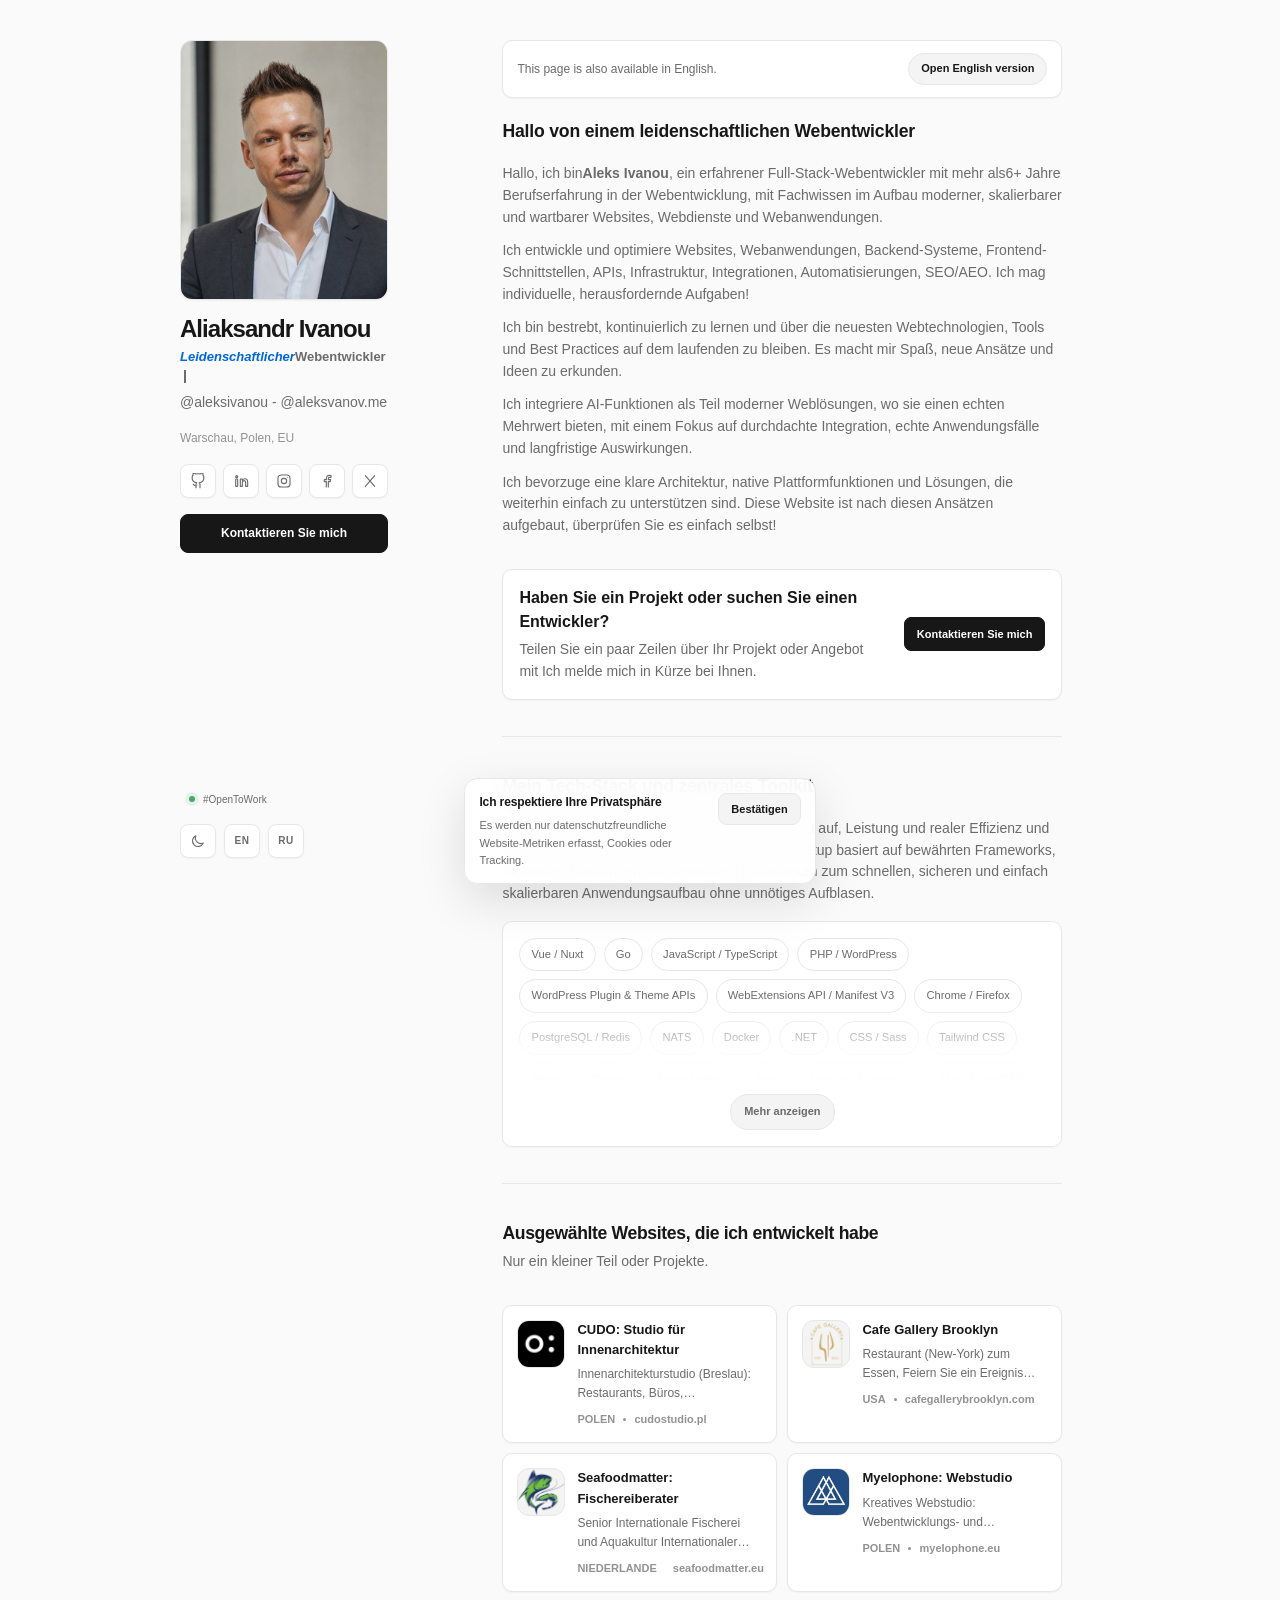
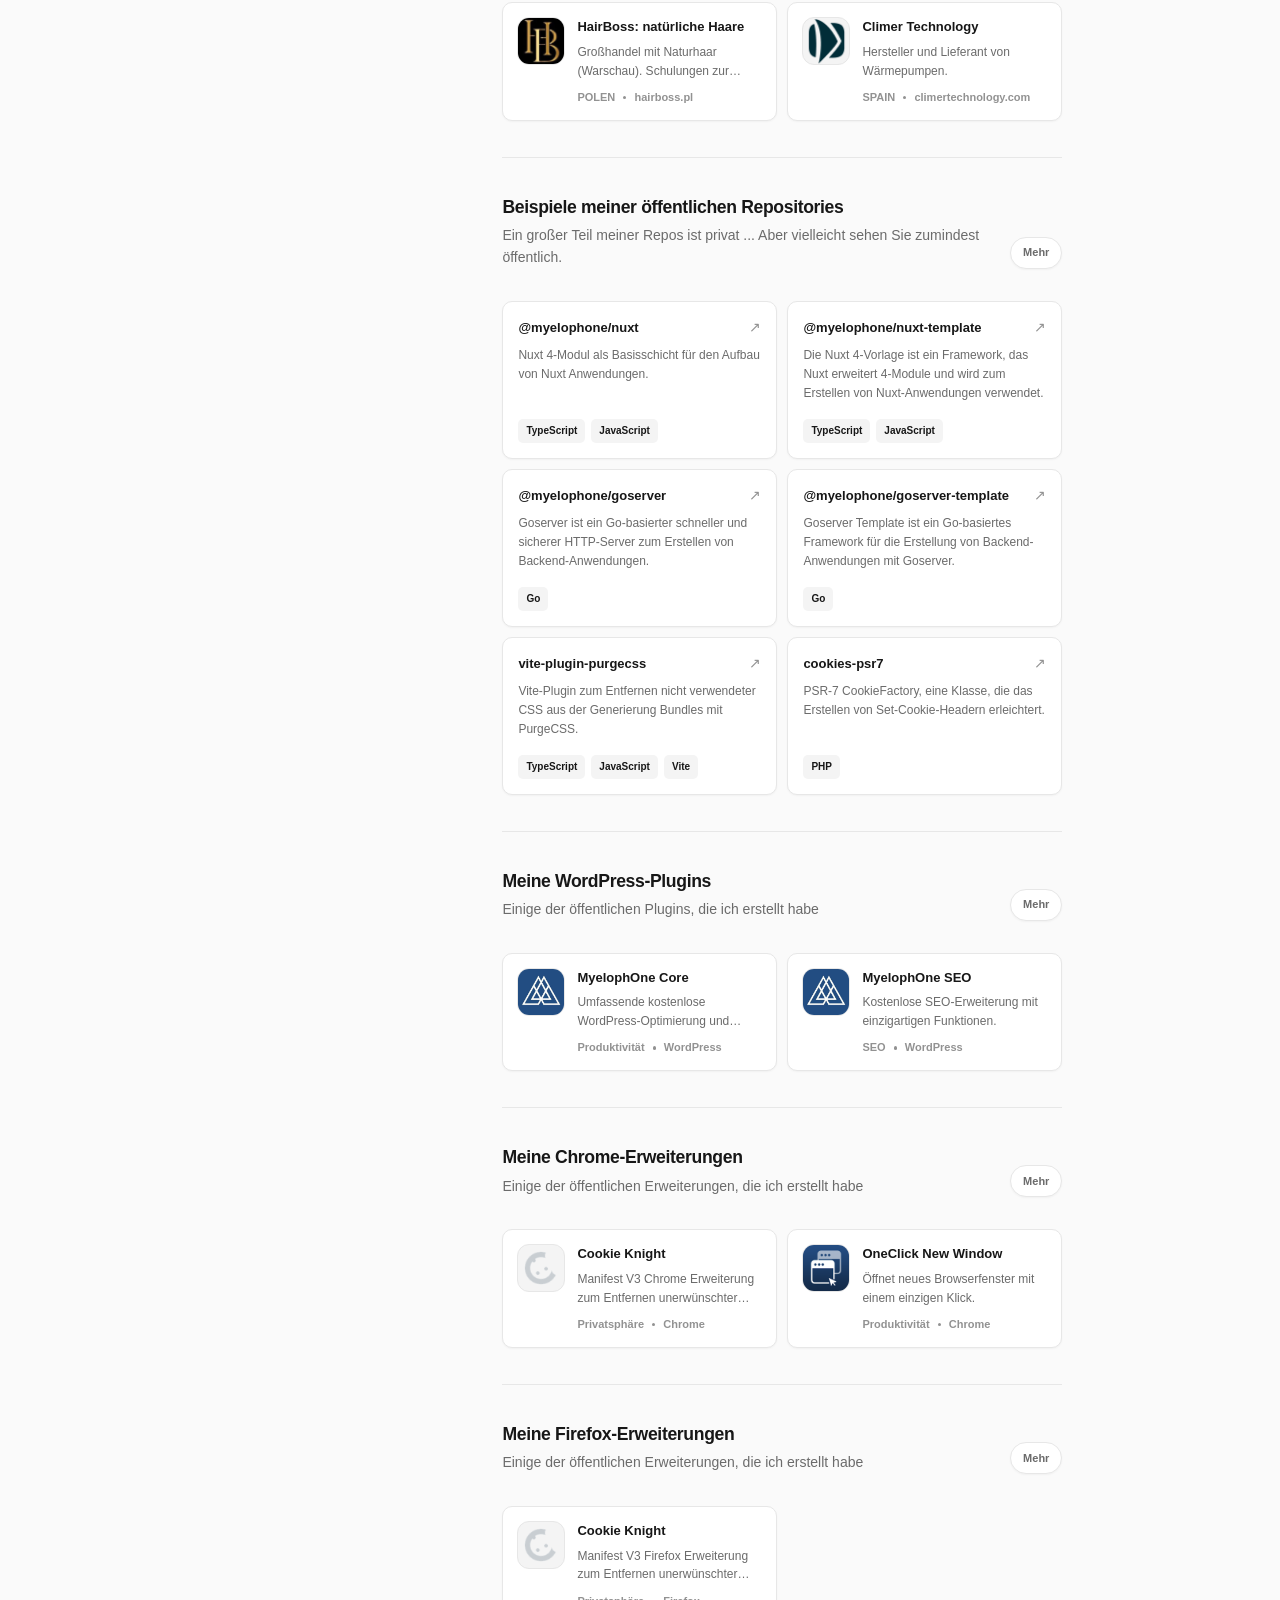
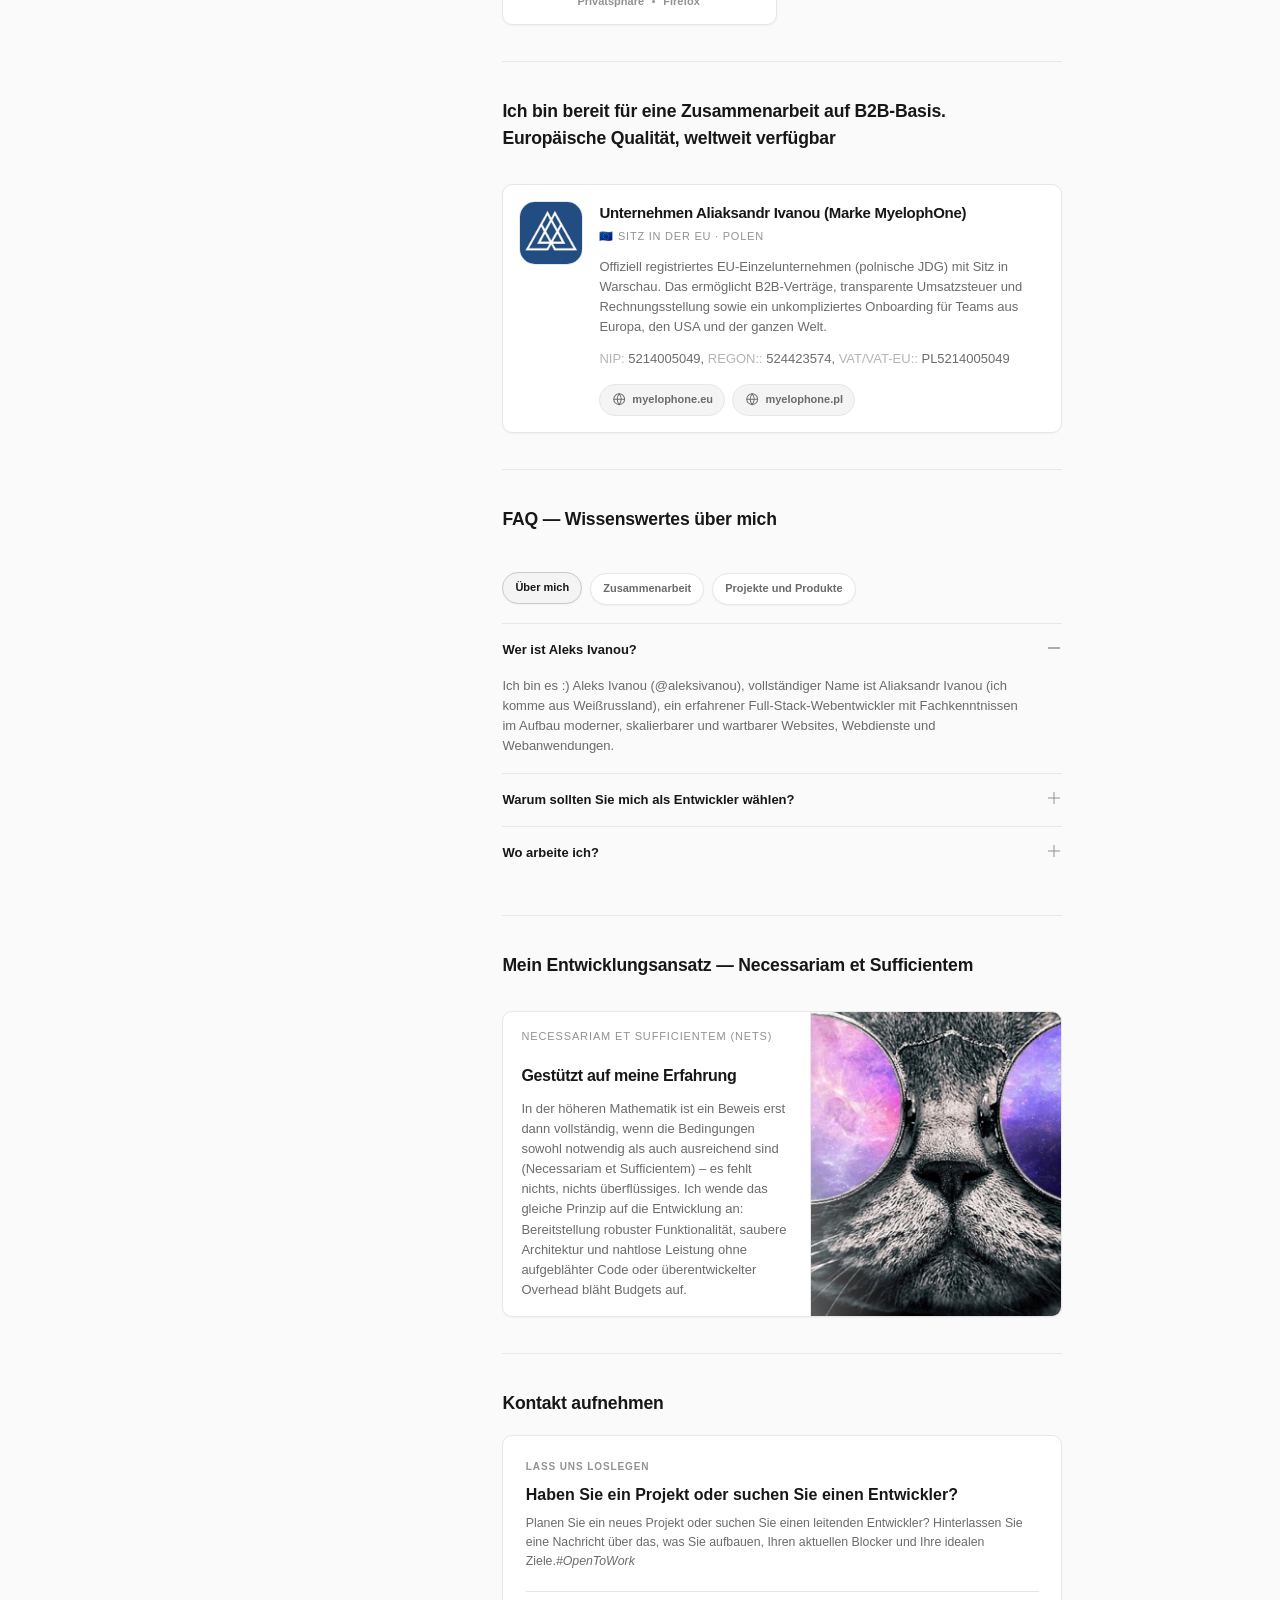
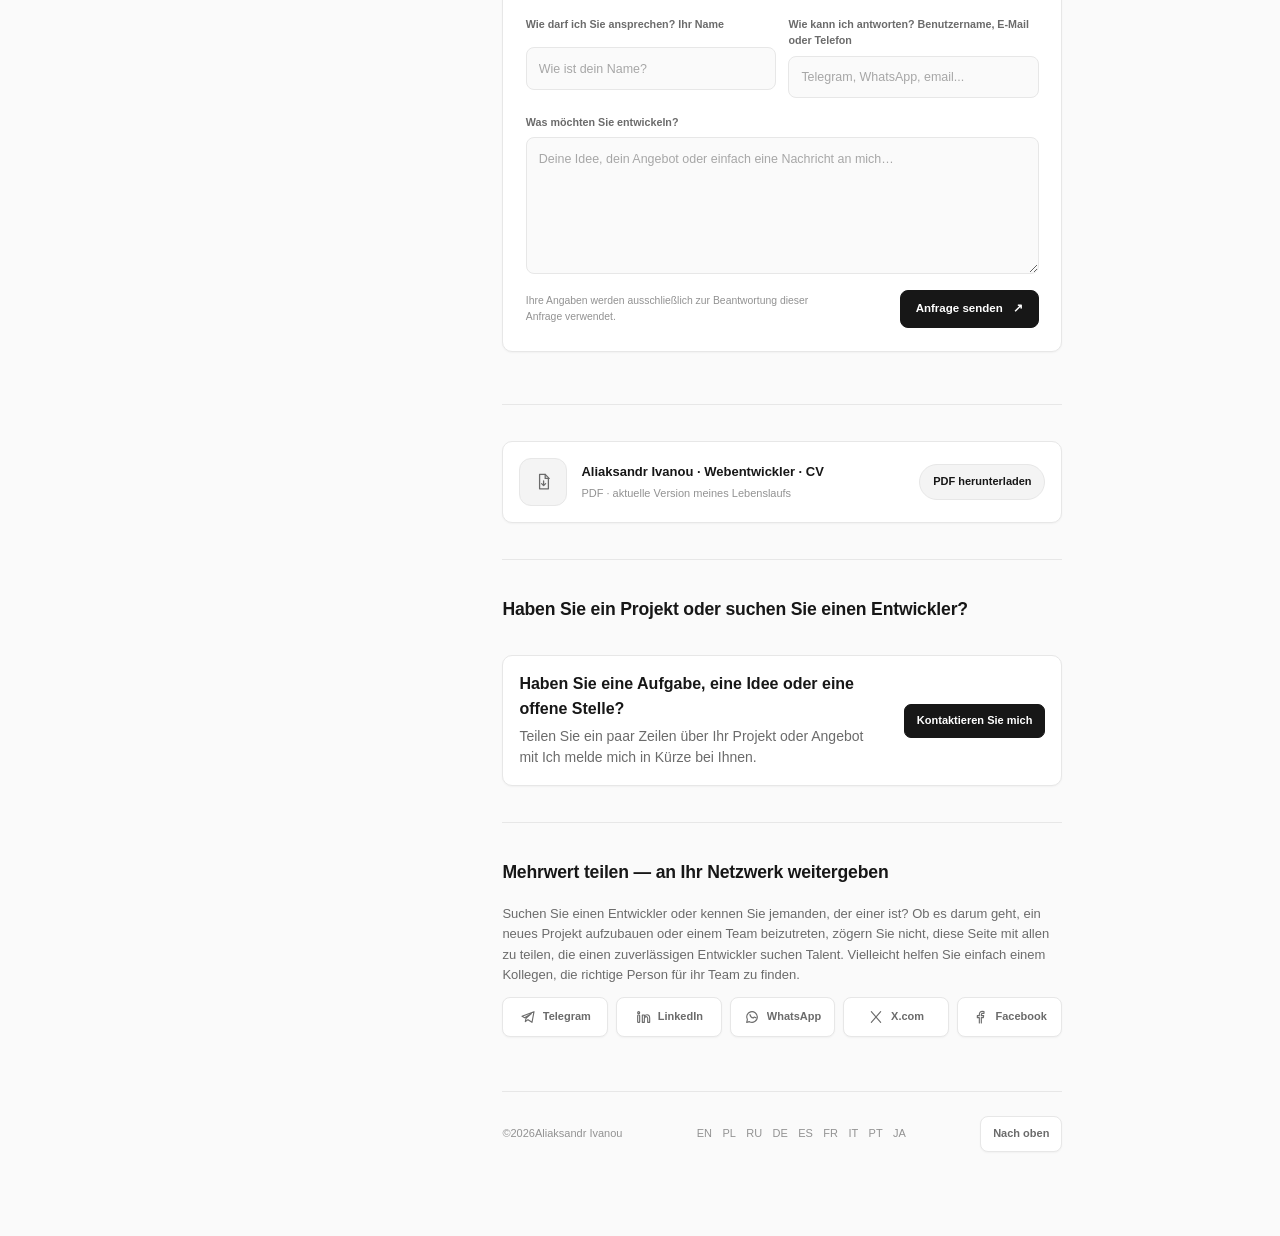
==== commit b88d5c1c: "fix: small fixes" ====
--- a/de/index.html
+++ b/de/index.html
@@ -784,11 +784,11 @@
 
 					<a
 						class="language-link"
-						href="/pl/"
-						hreflang="pl"
-						lang="pl"
-						aria-label="Wersja polska"
-						>PL</a
+						href="/en/"
+						hreflang="en"
+						lang="en"
+						aria-label="English version"
+						>EN</a
 					>
 
 					<a
--- a/assets/css/styles.css
+++ b/assets/css/styles.css
@@ -1263,7 +1263,7 @@
 .extensions-subtitle {
 	margin: 0.25rem 0 0;
 	color: var(--muted);
-	font-size: 0.75rem;
+	font-size: 0.875rem;
 }
 .extensions-more {
 	display: inline-flex;
@@ -1332,7 +1332,7 @@
 	object-fit: cover;
 }
 .extension-icon-fallback {
-	font-size: 0.75rem;
+	font-size: 0.875rem;
 	font-weight: 600;
 }
 .extension-title {
@@ -1666,7 +1666,7 @@
 .site-preview-text {
 	margin: 0.5rem 0 0;
 	color: rgb(255 255 255 / 76%);
-	font-size: 0.75rem;
+	font-size: 0.875rem;
 	opacity: 0;
 	transition: opacity 220ms ease 80ms;
 }
@@ -1718,7 +1718,7 @@
 .contact-description {
 	margin: 0.25rem 0 0;
 	color: var(--muted);
-	font-size: 0.75rem;
+	font-size: 0.875rem;
 }
 .contact-button {
 	display: inline-flex;
@@ -2305,7 +2305,6 @@
 		flex-direction: column;
 	}
 	.contact-button {
-		width: 100%;
 		justify-content: center;
 	}
 	.content-footer {
@@ -2319,6 +2318,15 @@
 	}
 	[data-share='x'] {
 		display: none;
+	}
+	.not-found-visual,
+	.not-found-actions {
+		justify-content: center;
+	}
+	.not-found-kicker,
+	.not-found-title,
+	.not-found-copy {
+		text-align: center;
 	}
 }
 @media (max-height: 43.75rem) and (min-width: 51.3125rem) {
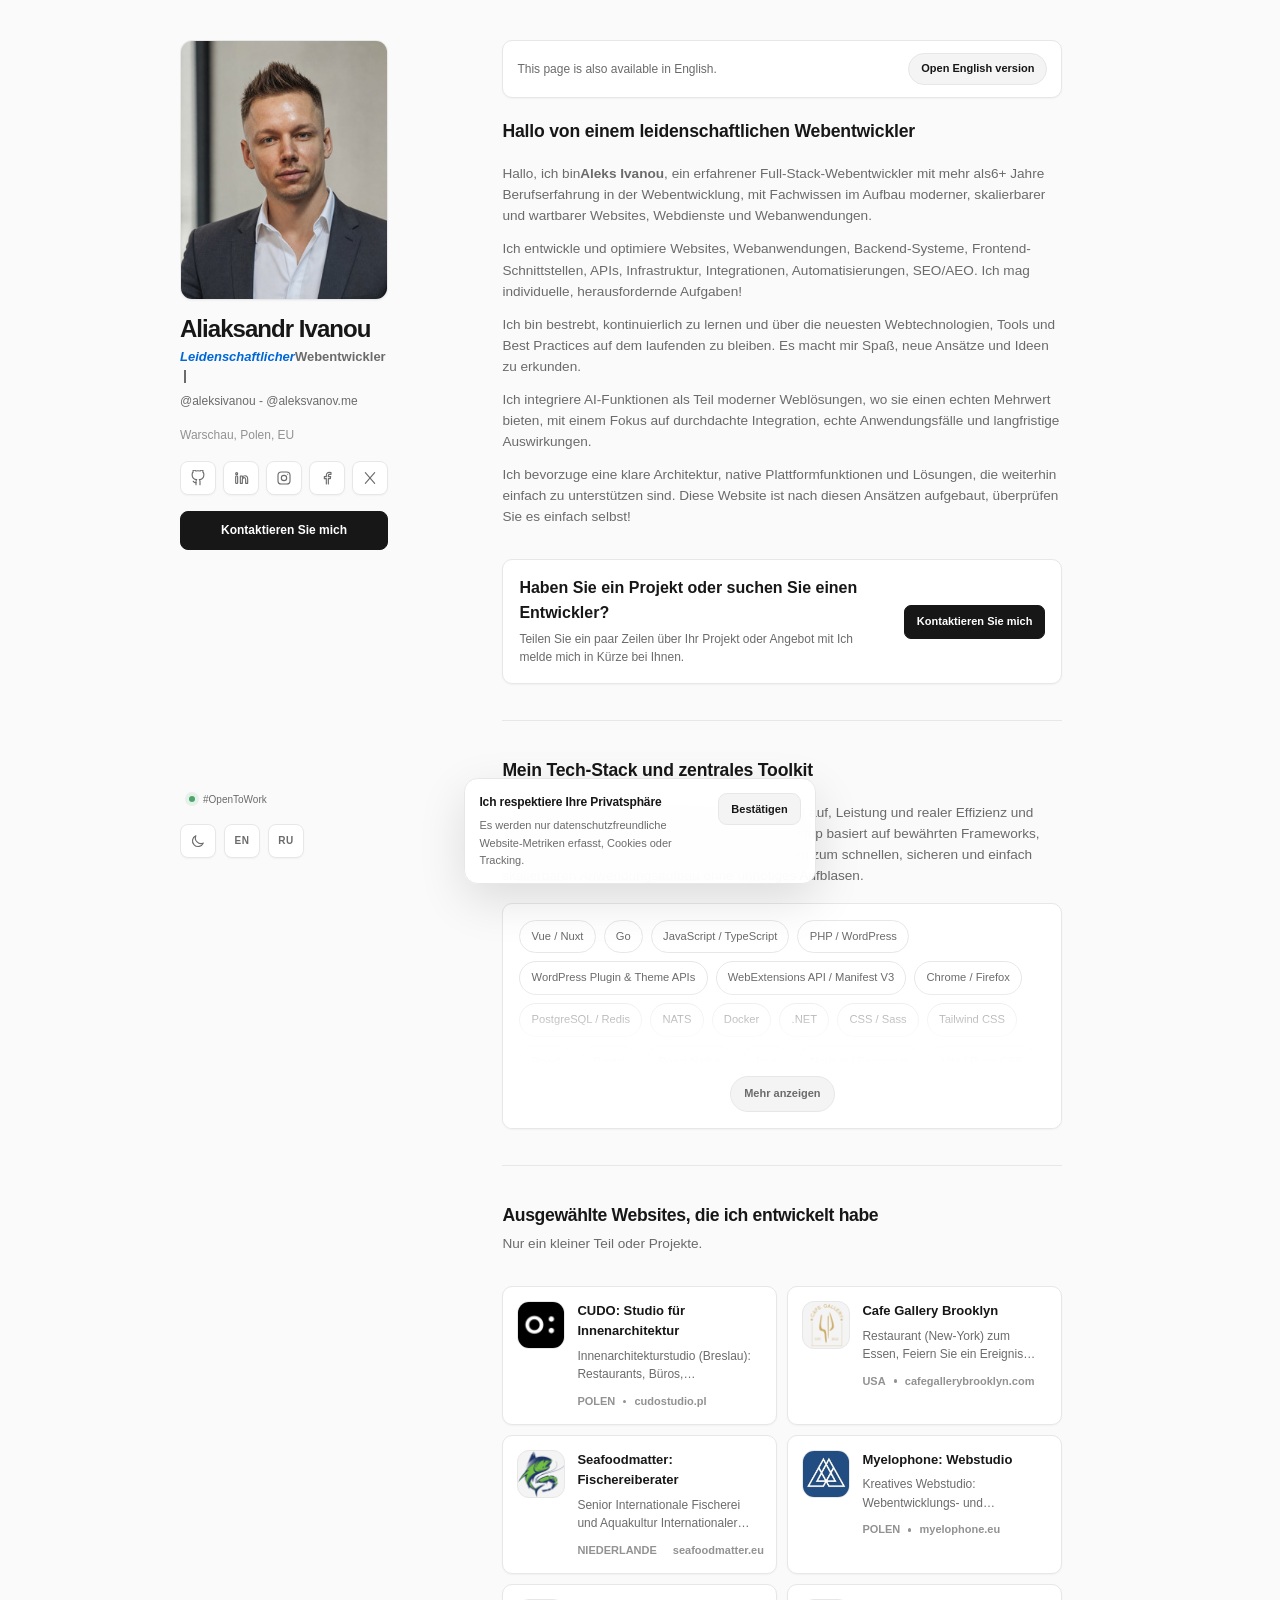
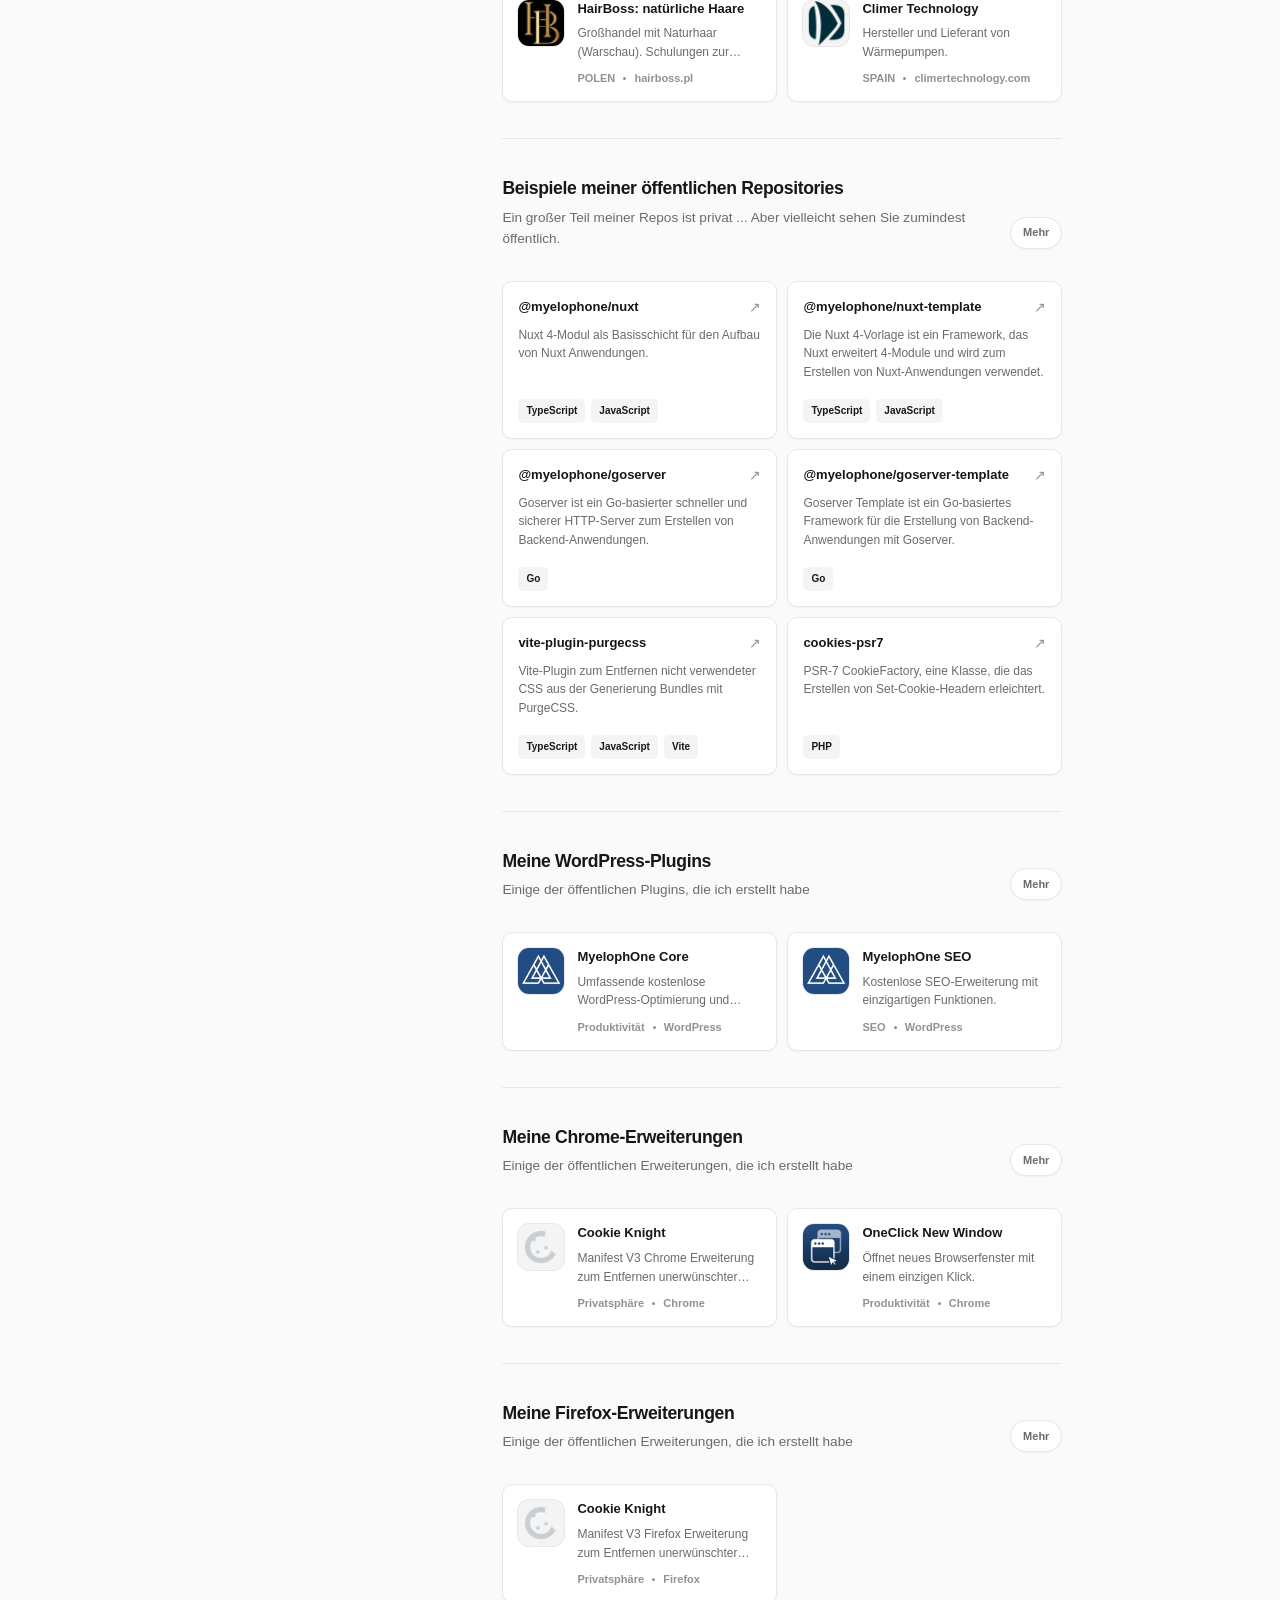
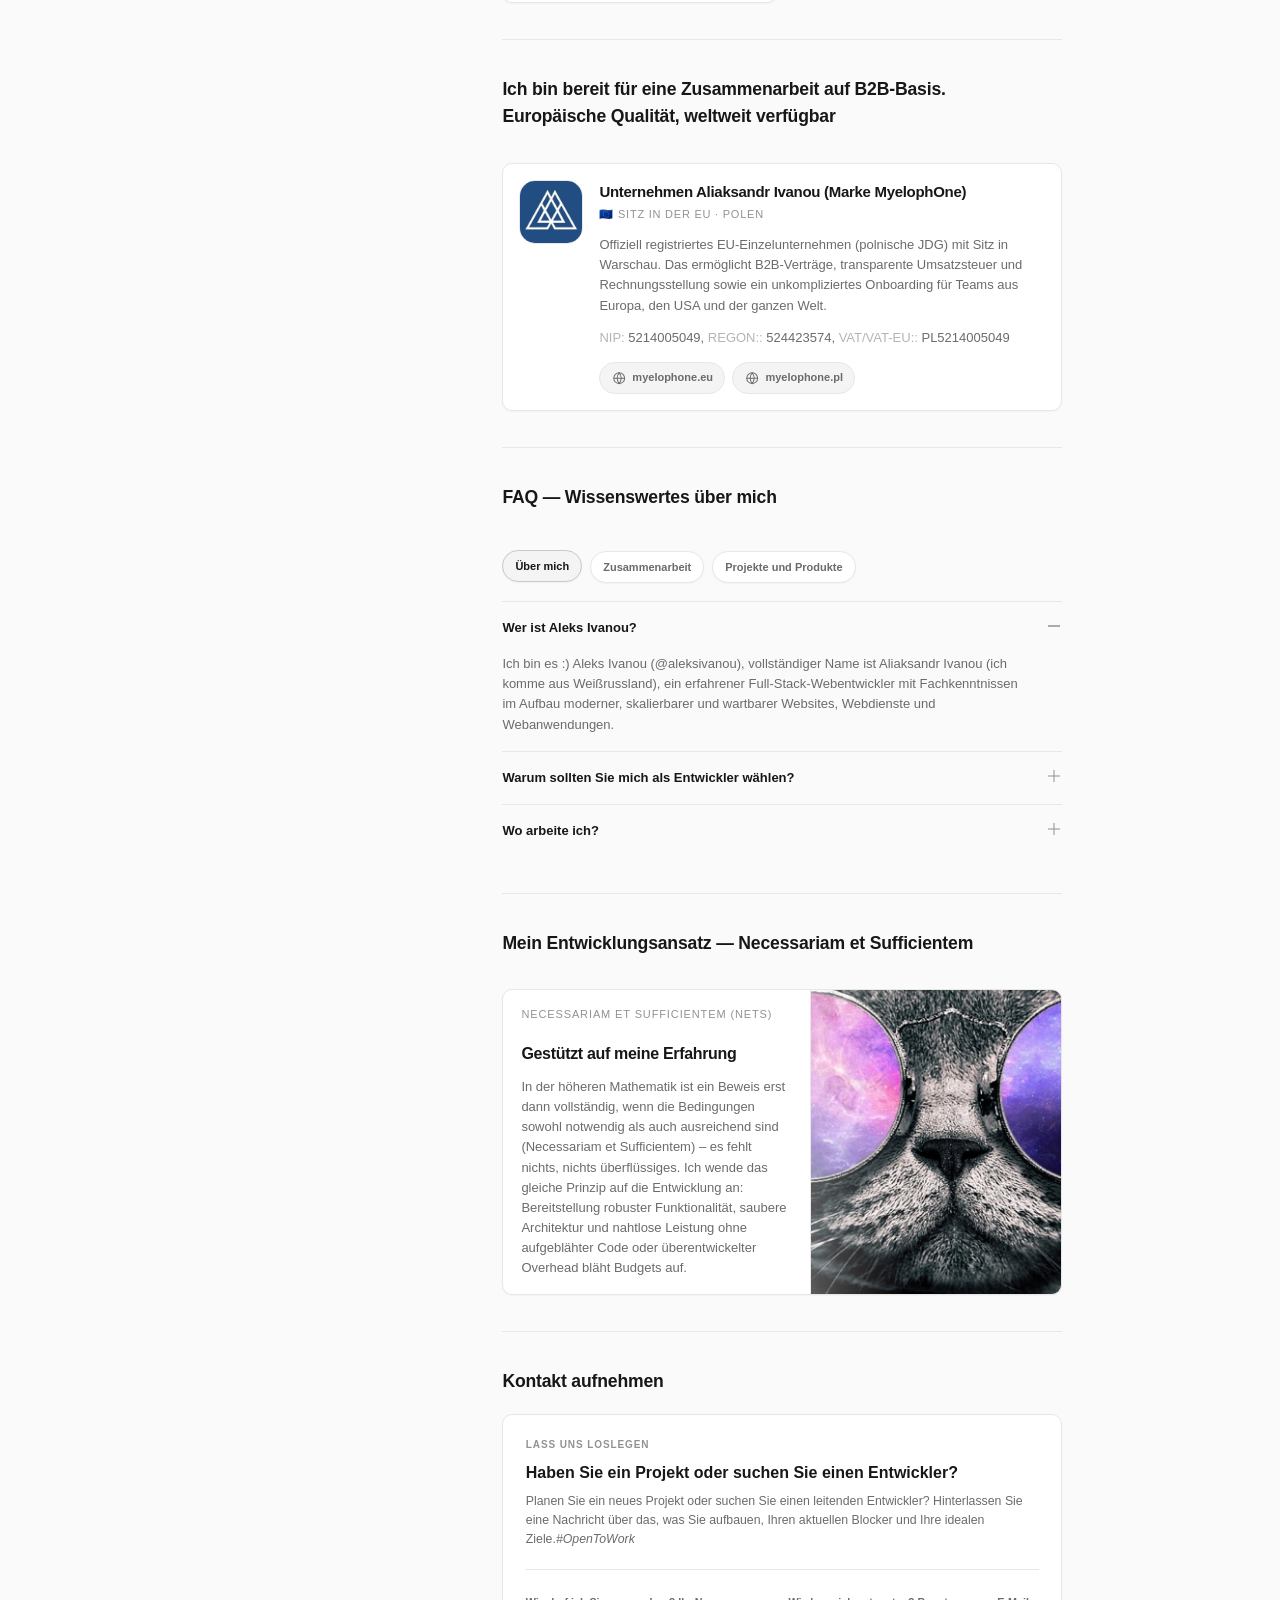
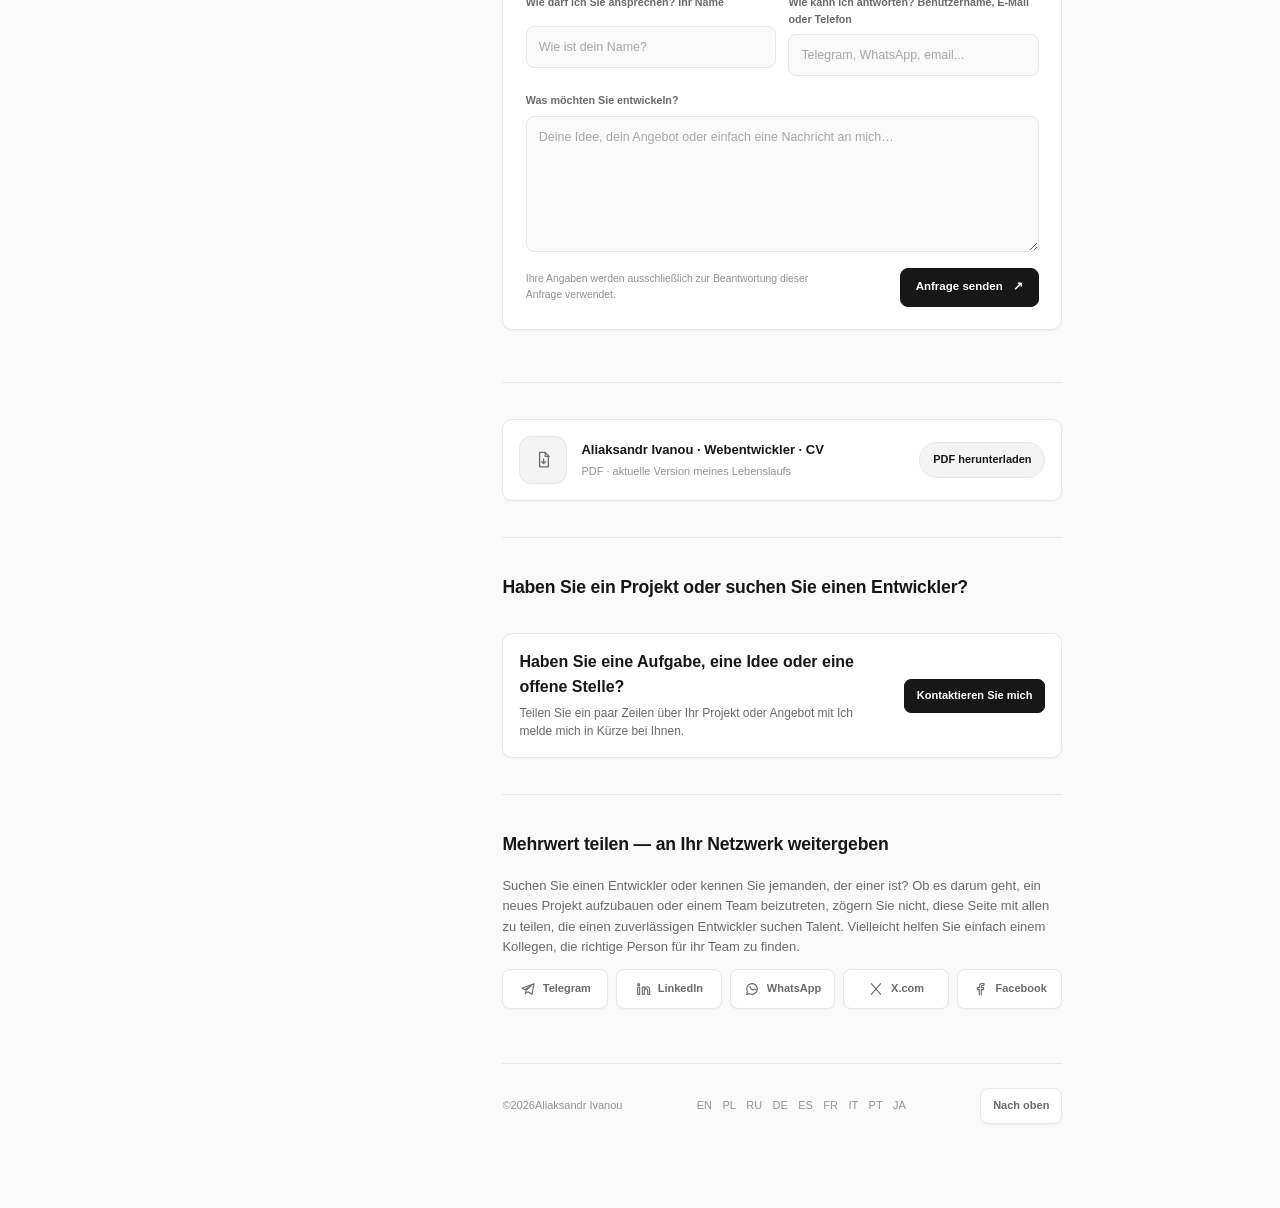
==== commit 7ac8cc4b: "fix: modify html font-size" ====
--- a/de/index.html
+++ b/de/index.html
@@ -138,6 +138,47 @@
 				max-width: 100% !important;
 				height: auto;
 				display: block;
+			}
+			html {
+				height: auto;
+				font-size: 15px;
+				-webkit-text-size-adjust: 100%;
+				text-size-adjust: 100%;
+			}
+			body {
+				min-height: 100dvh;
+				font-size: 1rem;
+				position: relative;
+			}
+			@media screen and (min-width: 768px) {
+				html {
+					font-size: 16px;
+				}
+			}
+			@media screen and (min-width: 1500px) {
+				html {
+					font-size: 17px;
+				}
+			}
+			@media screen and (min-width: 1920px) {
+				html {
+					font-size: 18px;
+				}
+			}
+			@media screen and (min-width: 2560px) {
+				html {
+					font-size: 20px;
+				}
+			}
+			@media screen and (max-height: 650px) {
+				html {
+					font-size: 15px;
+				}
+			}
+			@media screen and (max-height: 480px) {
+				html {
+					font-size: 14px;
+				}
 			}
 		</style>
 
--- a/assets/css/styles.css
+++ b/assets/css/styles.css
@@ -61,7 +61,7 @@
 		Helvetica,
 		Arial,
 		sans-serif;
-	font-size: 0.875rem;
+	font-size: 0.85rem;
 	line-height: 1.55;
 	text-rendering: optimizeLegibility;
 	-webkit-font-smoothing: antialiased;
@@ -506,7 +506,7 @@
 .prose {
 	margin: 0;
 	color: var(--muted);
-	font-size: 0.875rem;
+	font-size: 0.85rem;
 }
 .prose + .prose {
 	margin-top: 0.75rem;
@@ -541,7 +541,7 @@
 }
 .service-title {
 	margin: 0;
-	font-size: 0.875rem;
+	font-size: 0.85rem;
 	font-weight: 600;
 }
 .service-description {
@@ -850,7 +850,7 @@
 	.mobile-topbar-name {
 		margin: 0;
 		overflow: hidden;
-		font-size: 0.875rem;
+		font-size: 0.85rem;
 		font-weight: 600;
 		letter-spacing: -0.02em;
 		text-overflow: ellipsis;
@@ -1022,7 +1022,7 @@
 }
 .timeline-title {
 	margin: 0;
-	font-size: 0.875rem;
+	font-size: 0.85rem;
 	font-weight: 600;
 }
 .timeline-place {
@@ -1263,7 +1263,7 @@
 .extensions-subtitle {
 	margin: 0.25rem 0 0;
 	color: var(--muted);
-	font-size: 0.875rem;
+	font-size: 0.85rem;
 }
 .extensions-more {
 	display: inline-flex;
@@ -1332,7 +1332,7 @@
 	object-fit: cover;
 }
 .extension-icon-fallback {
-	font-size: 0.875rem;
+	font-size: 0.85rem;
 	font-weight: 600;
 }
 .extension-title {
@@ -1659,14 +1659,14 @@
 }
 .site-preview-title {
 	margin: 0;
-	font-size: 0.875rem;
+	font-size: 0.85rem;
 	font-weight: 600;
 	letter-spacing: -0.01em;
 }
 .site-preview-text {
 	margin: 0.5rem 0 0;
 	color: rgb(255 255 255 / 76%);
-	font-size: 0.875rem;
+	font-size: 0.85rem;
 	opacity: 0;
 	transition: opacity 220ms ease 80ms;
 }
@@ -1718,7 +1718,10 @@
 .contact-description {
 	margin: 0.25rem 0 0;
 	color: var(--muted);
-	font-size: 0.875rem;
+	font-size: 0.75rem;
+}
+.desc-card .contact-description {
+	font-size: 0.85rem;
 }
 .contact-button {
 	display: inline-flex;
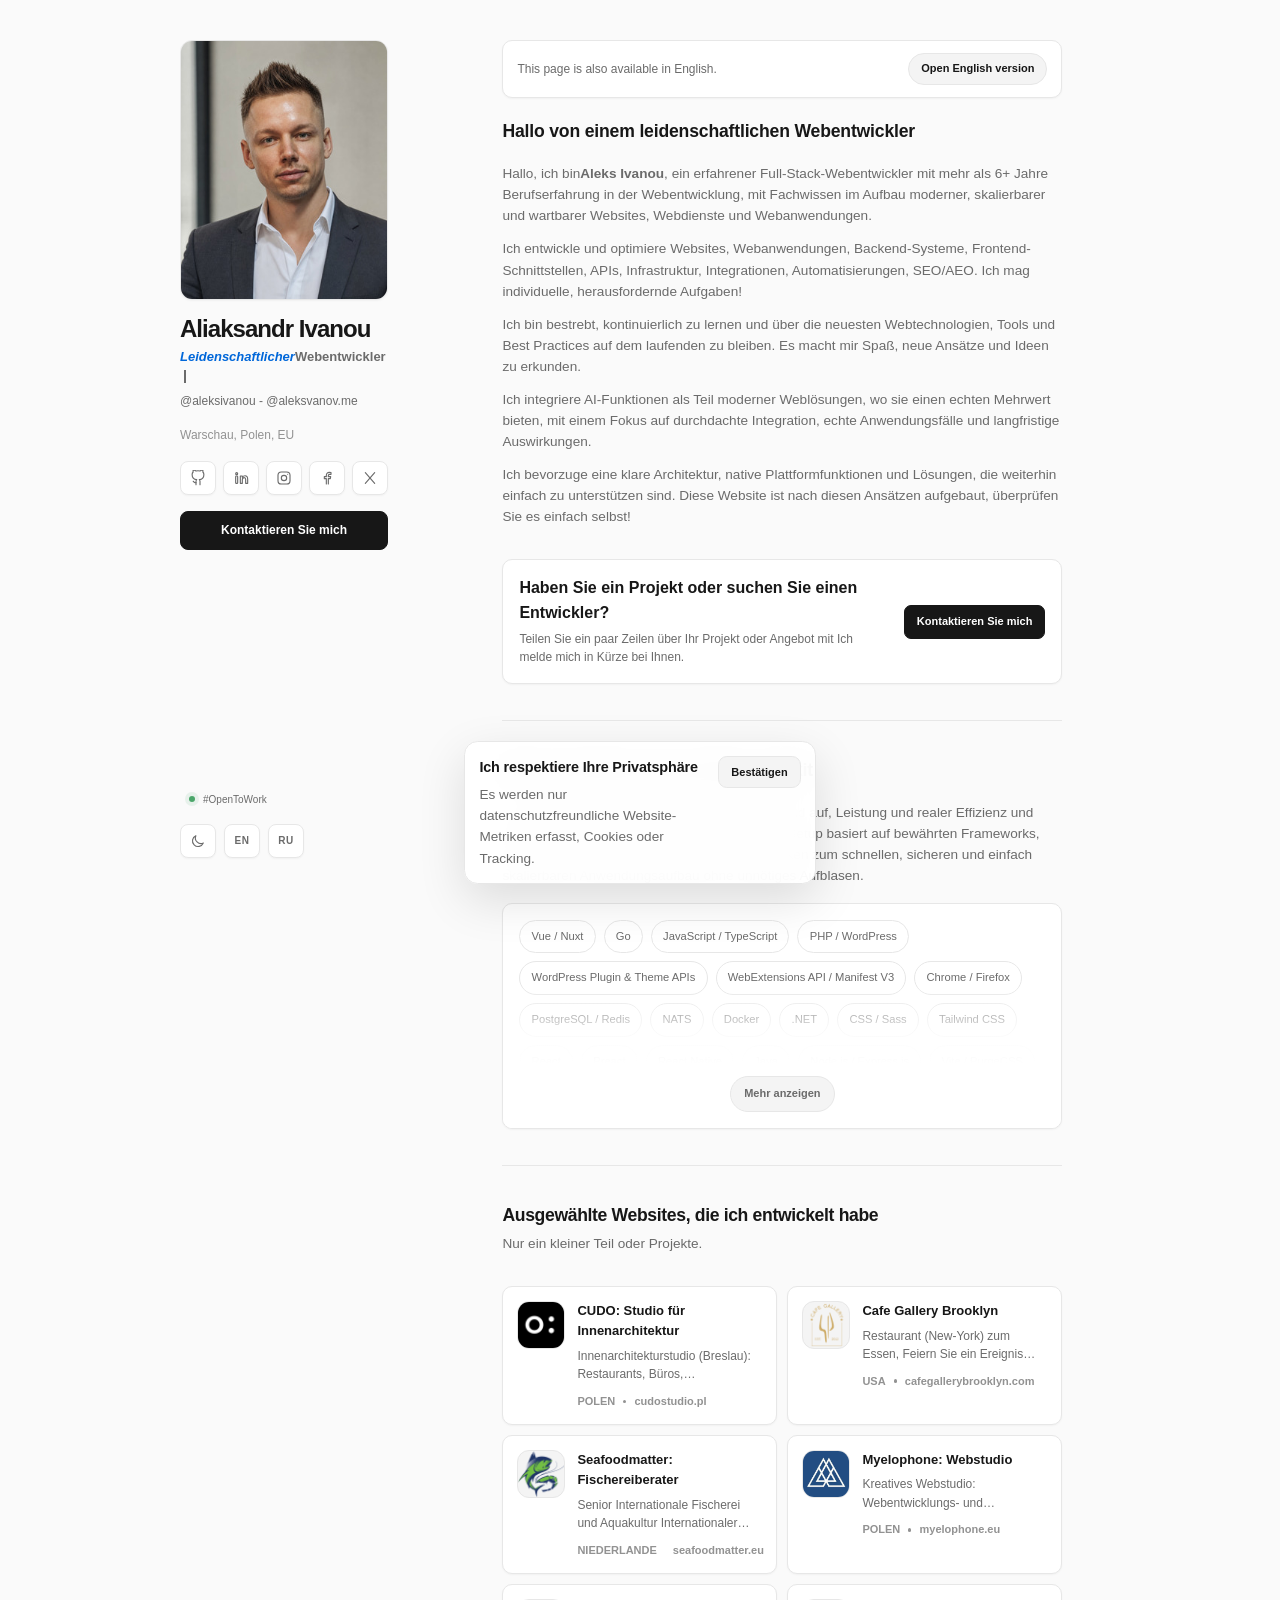
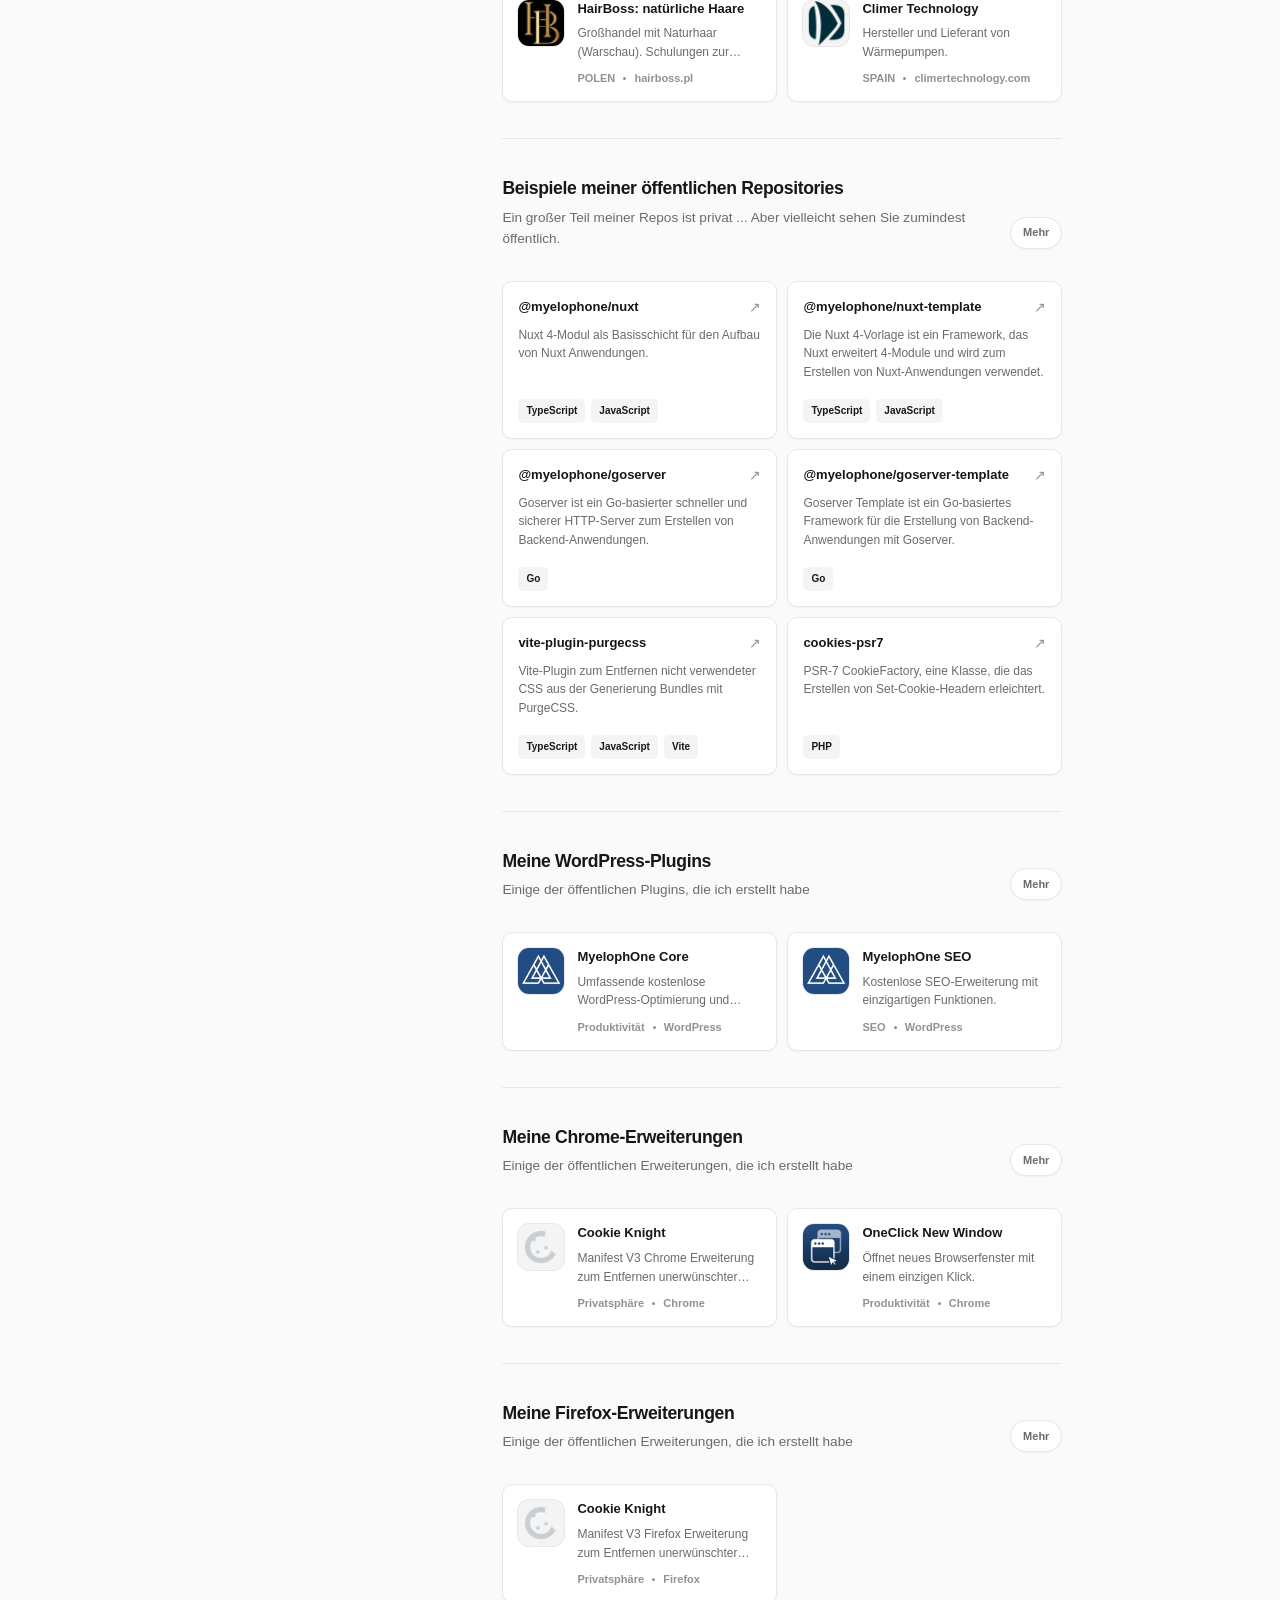
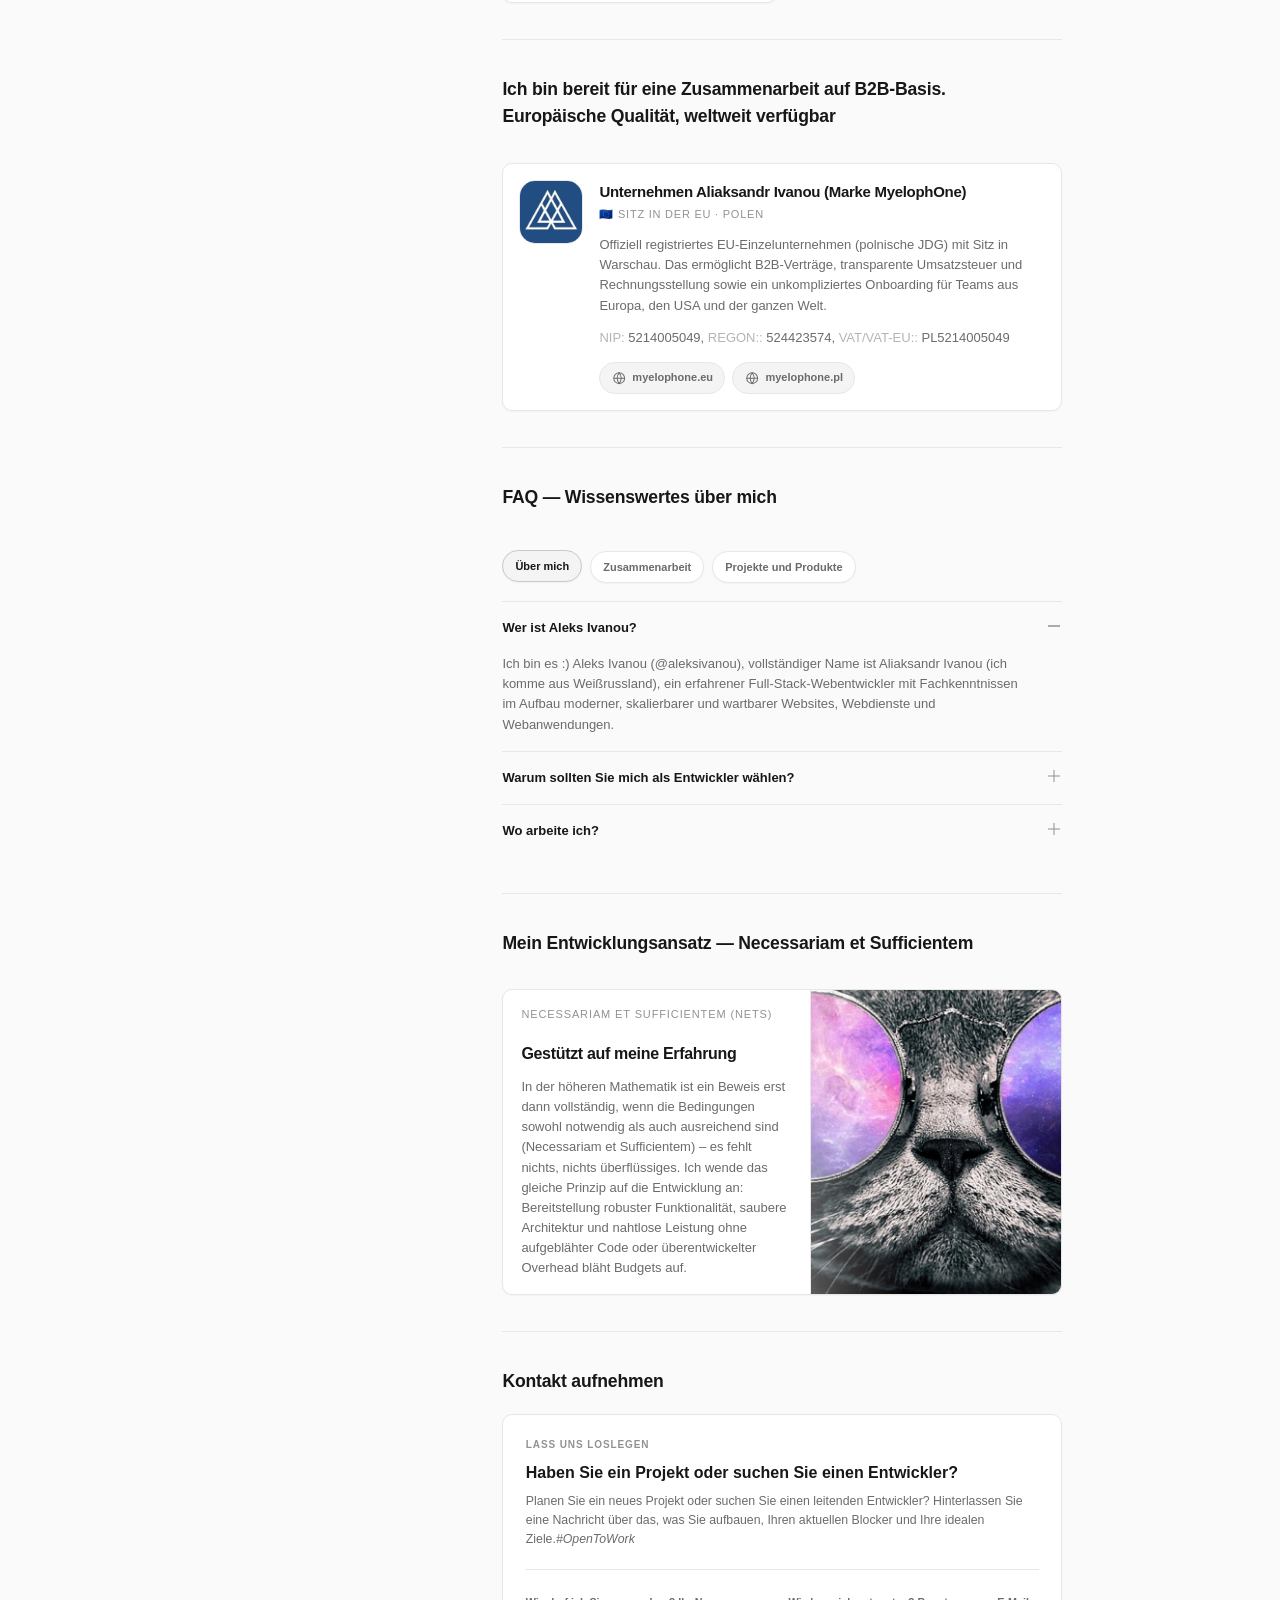
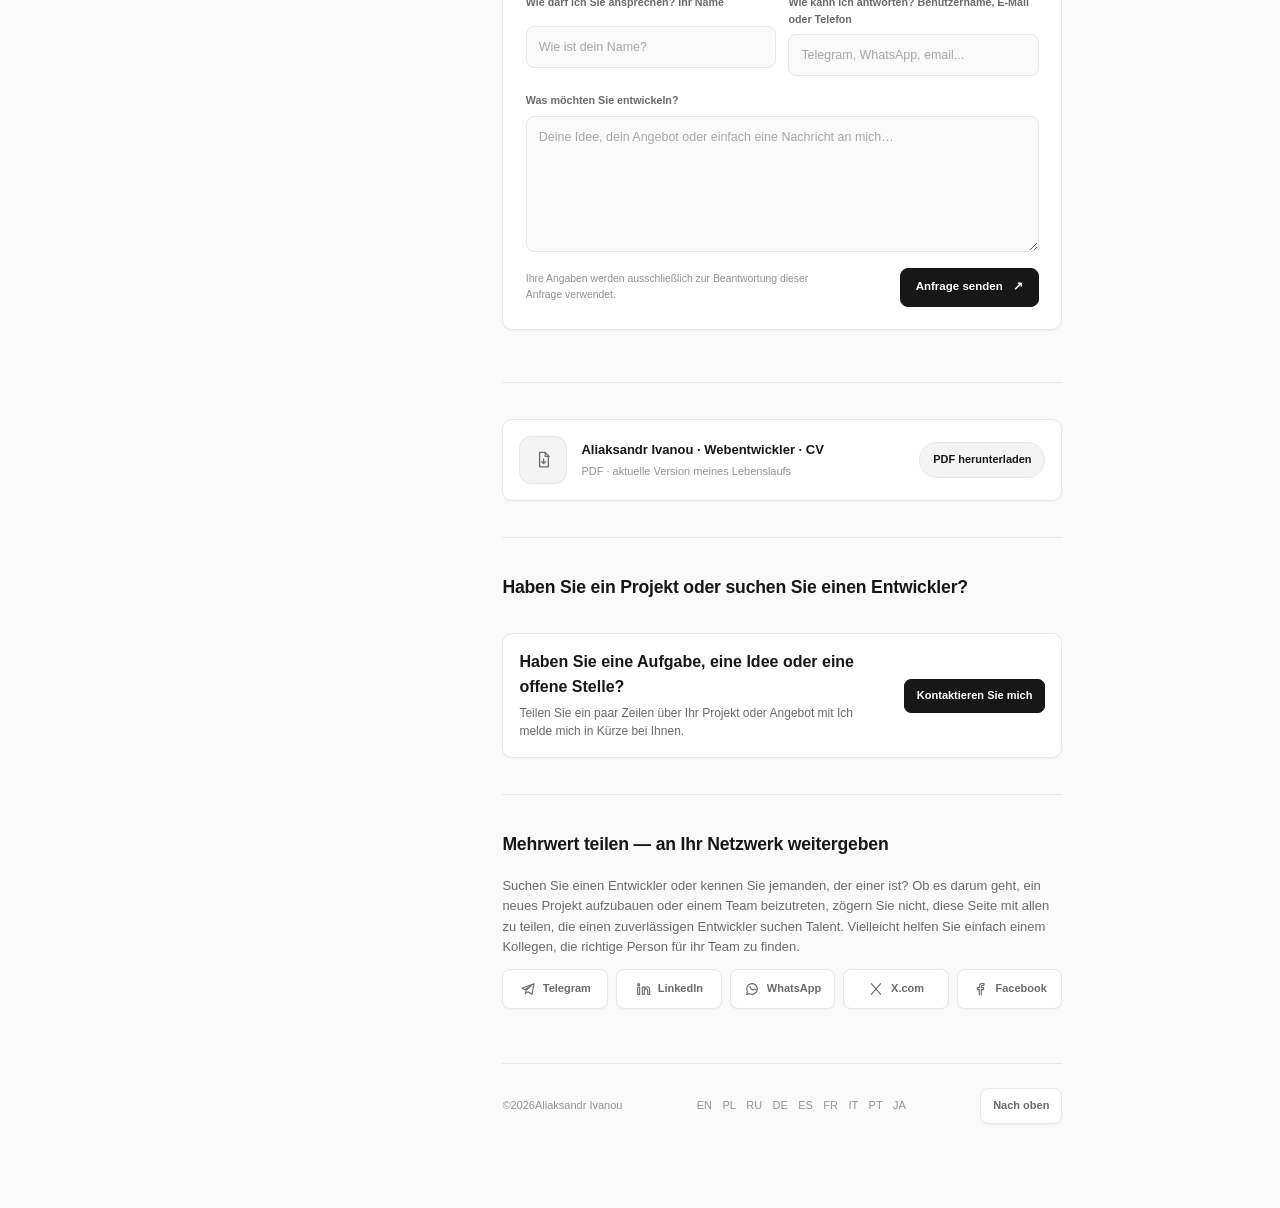
==== commit 1b0d8a36: "fix: update expyears" ====
--- a/de/index.html
+++ b/de/index.html
@@ -878,11 +878,11 @@
 
 				<p class="prose">
 					Hallo, ich bin<b>Aleks Ivanou</b>, ein erfahrener
-					Full-Stack-Webentwickler mit mehr als<span class="expyears"
-						>6</span
-					>+ Jahre Berufserfahrung in der Webentwicklung, mit
-					Fachwissen im Aufbau moderner, skalierbarer und wartbarer
-					Websites, Webdienste und Webanwendungen.
+					Full-Stack-Webentwickler mit mehr als
+					<span class="expyears">6</span>+ Jahre Berufserfahrung in
+					der Webentwicklung, mit Fachwissen im Aufbau moderner,
+					skalierbarer und wartbarer Websites, Webdienste und
+					Webanwendungen.
 				</p>
 
 				<p class="prose">
--- a/assets/css/styles.css
+++ b/assets/css/styles.css
@@ -2007,7 +2007,7 @@
 	gap: 0.45rem;
 	align-items: center;
 	margin: 0;
-	font-size: 0.75rem;
+	font-size: 0.9rem;
 	font-weight: 600;
 	letter-spacing: -0.01em;
 }
@@ -2024,7 +2024,7 @@
 .privacy-toast-text {
 	margin: 0.35rem 0 0;
 	color: var(--muted);
-	font-size: 0.6875rem;
+	font-size: 0.85rem;
 	line-height: 1.55;
 }
 .privacy-toast-text a {
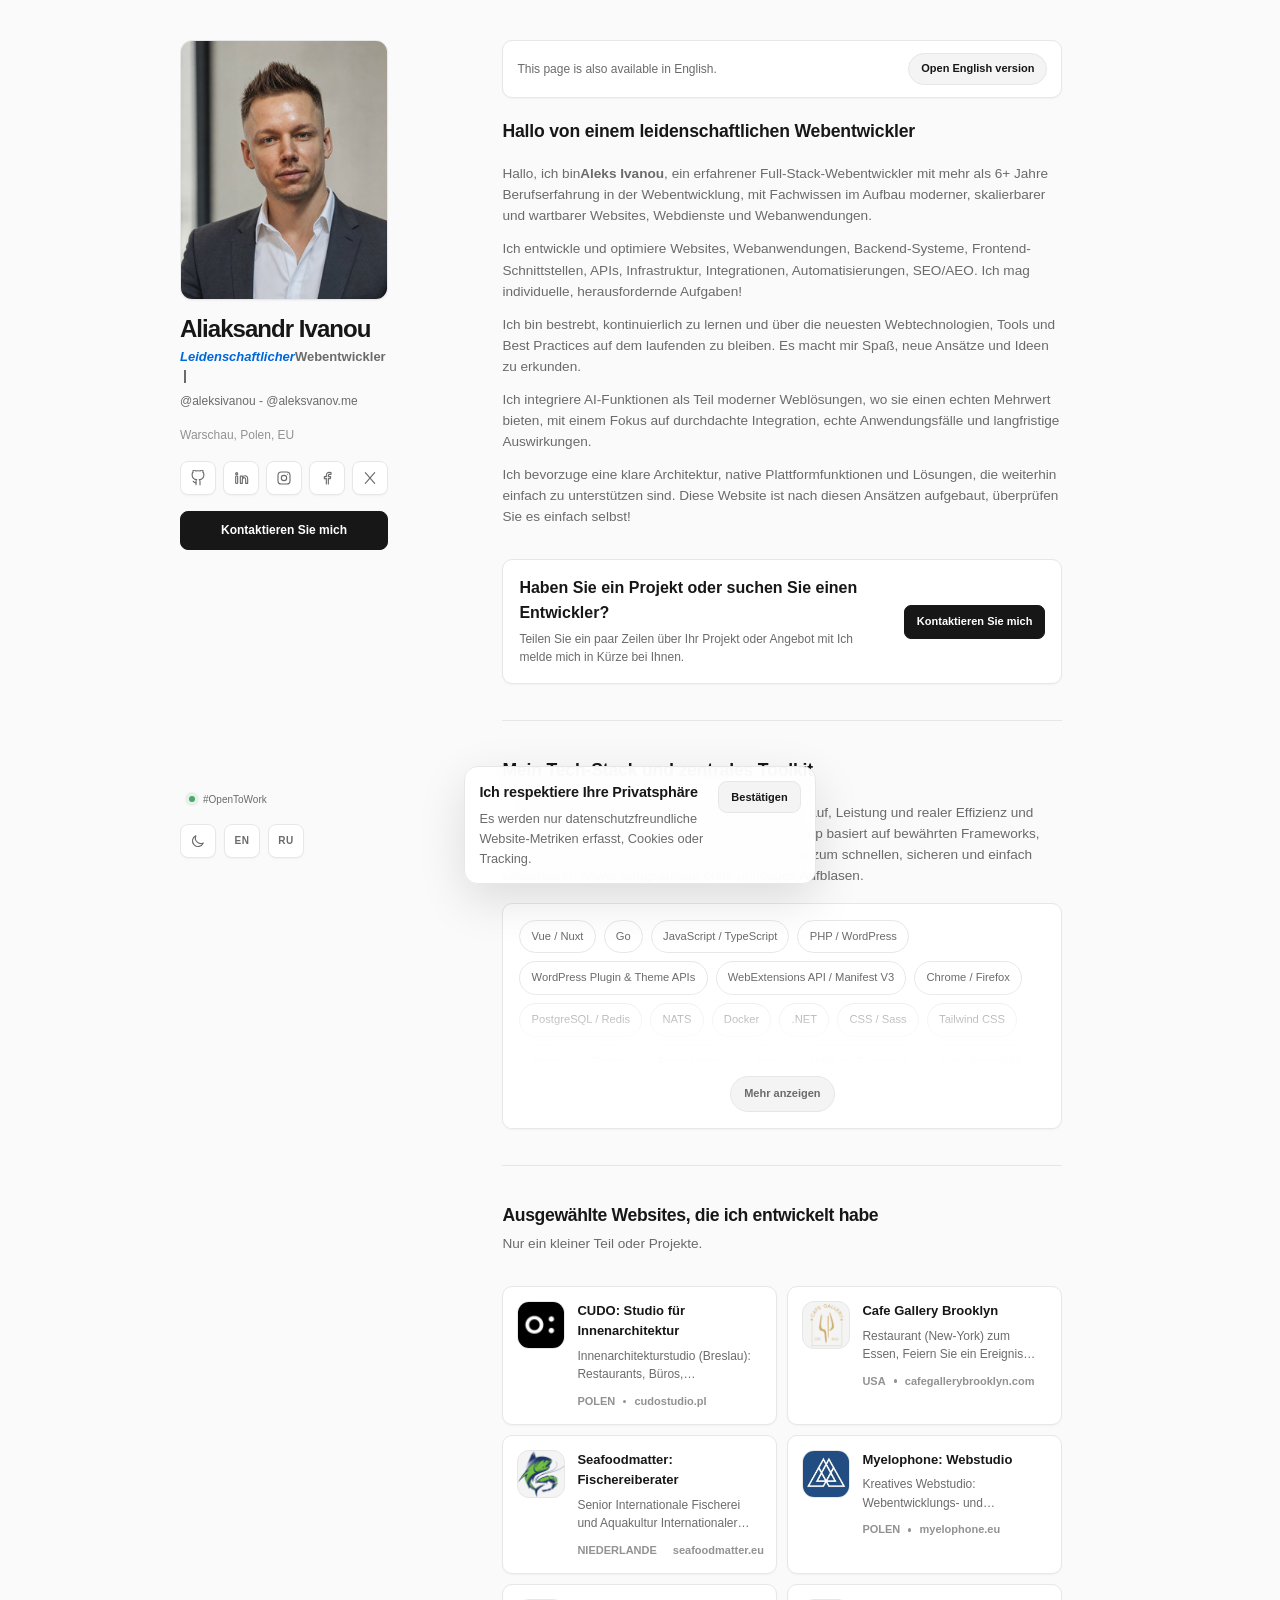
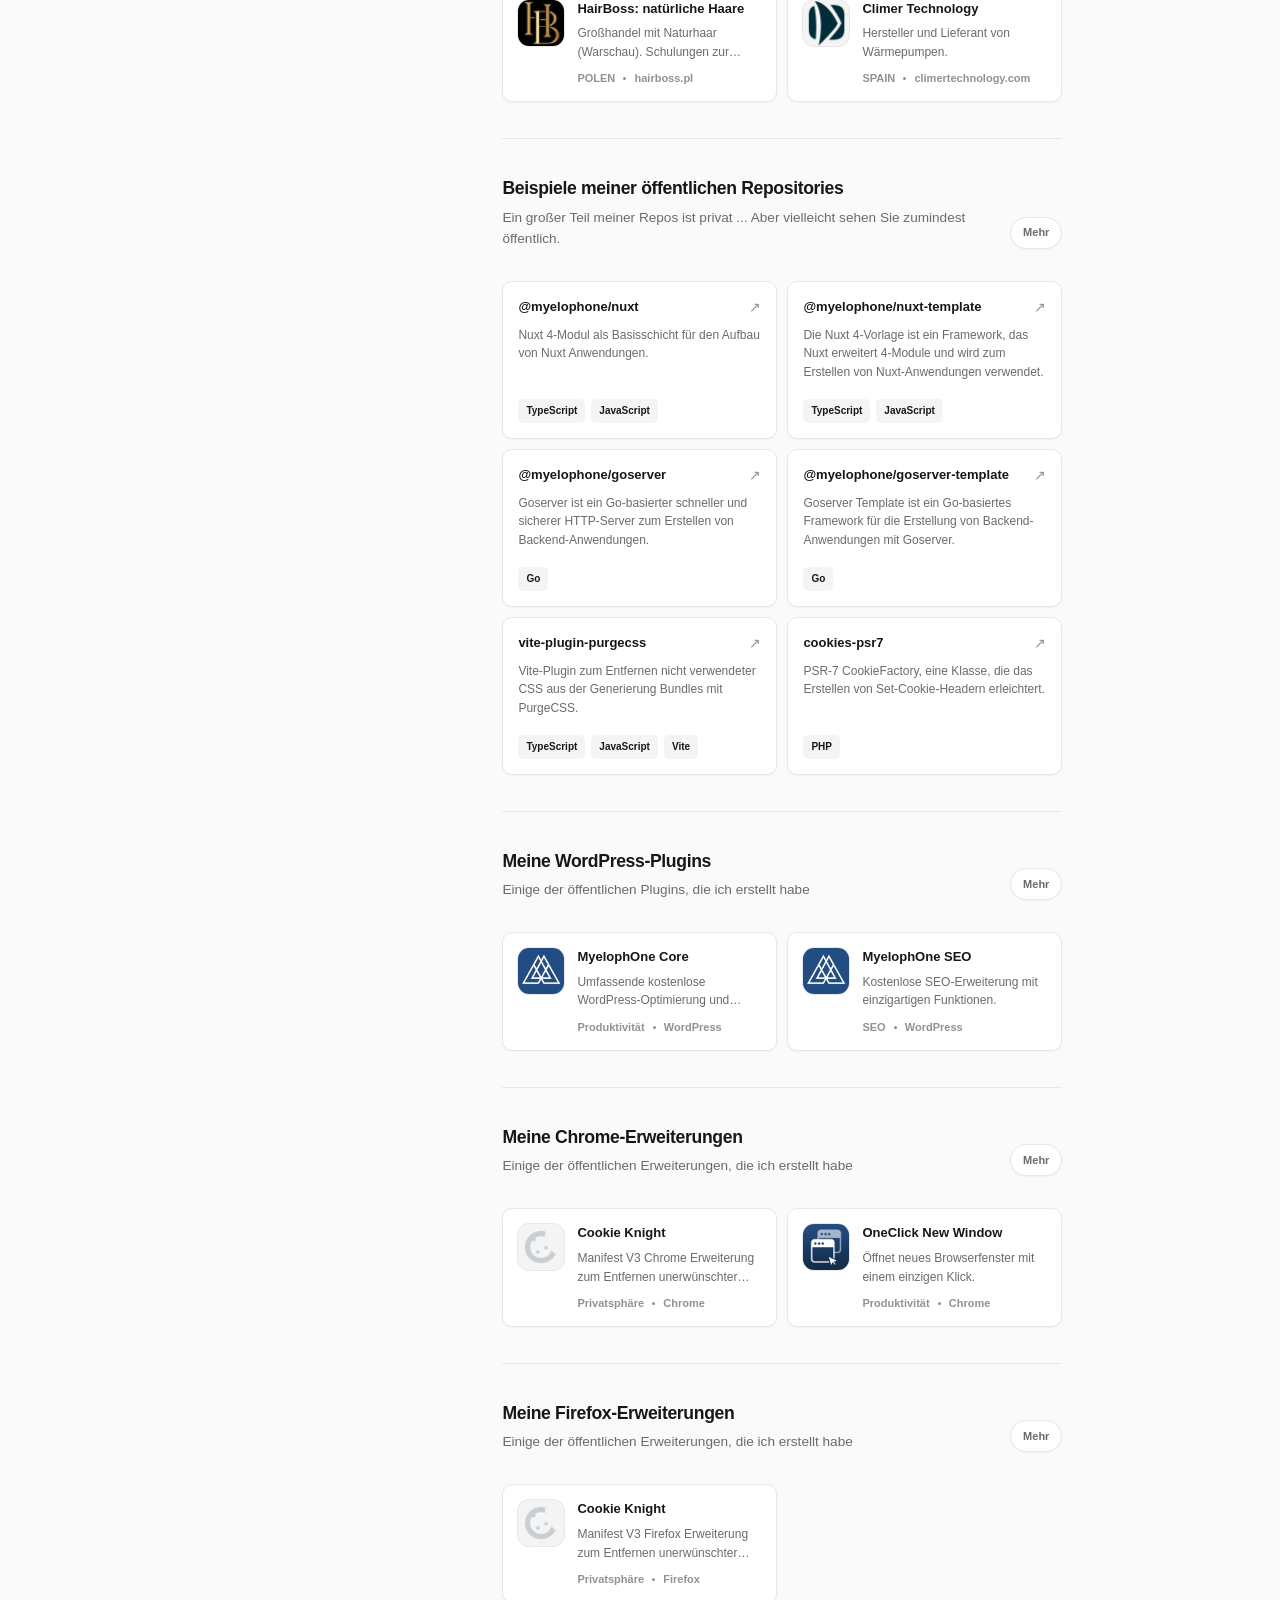
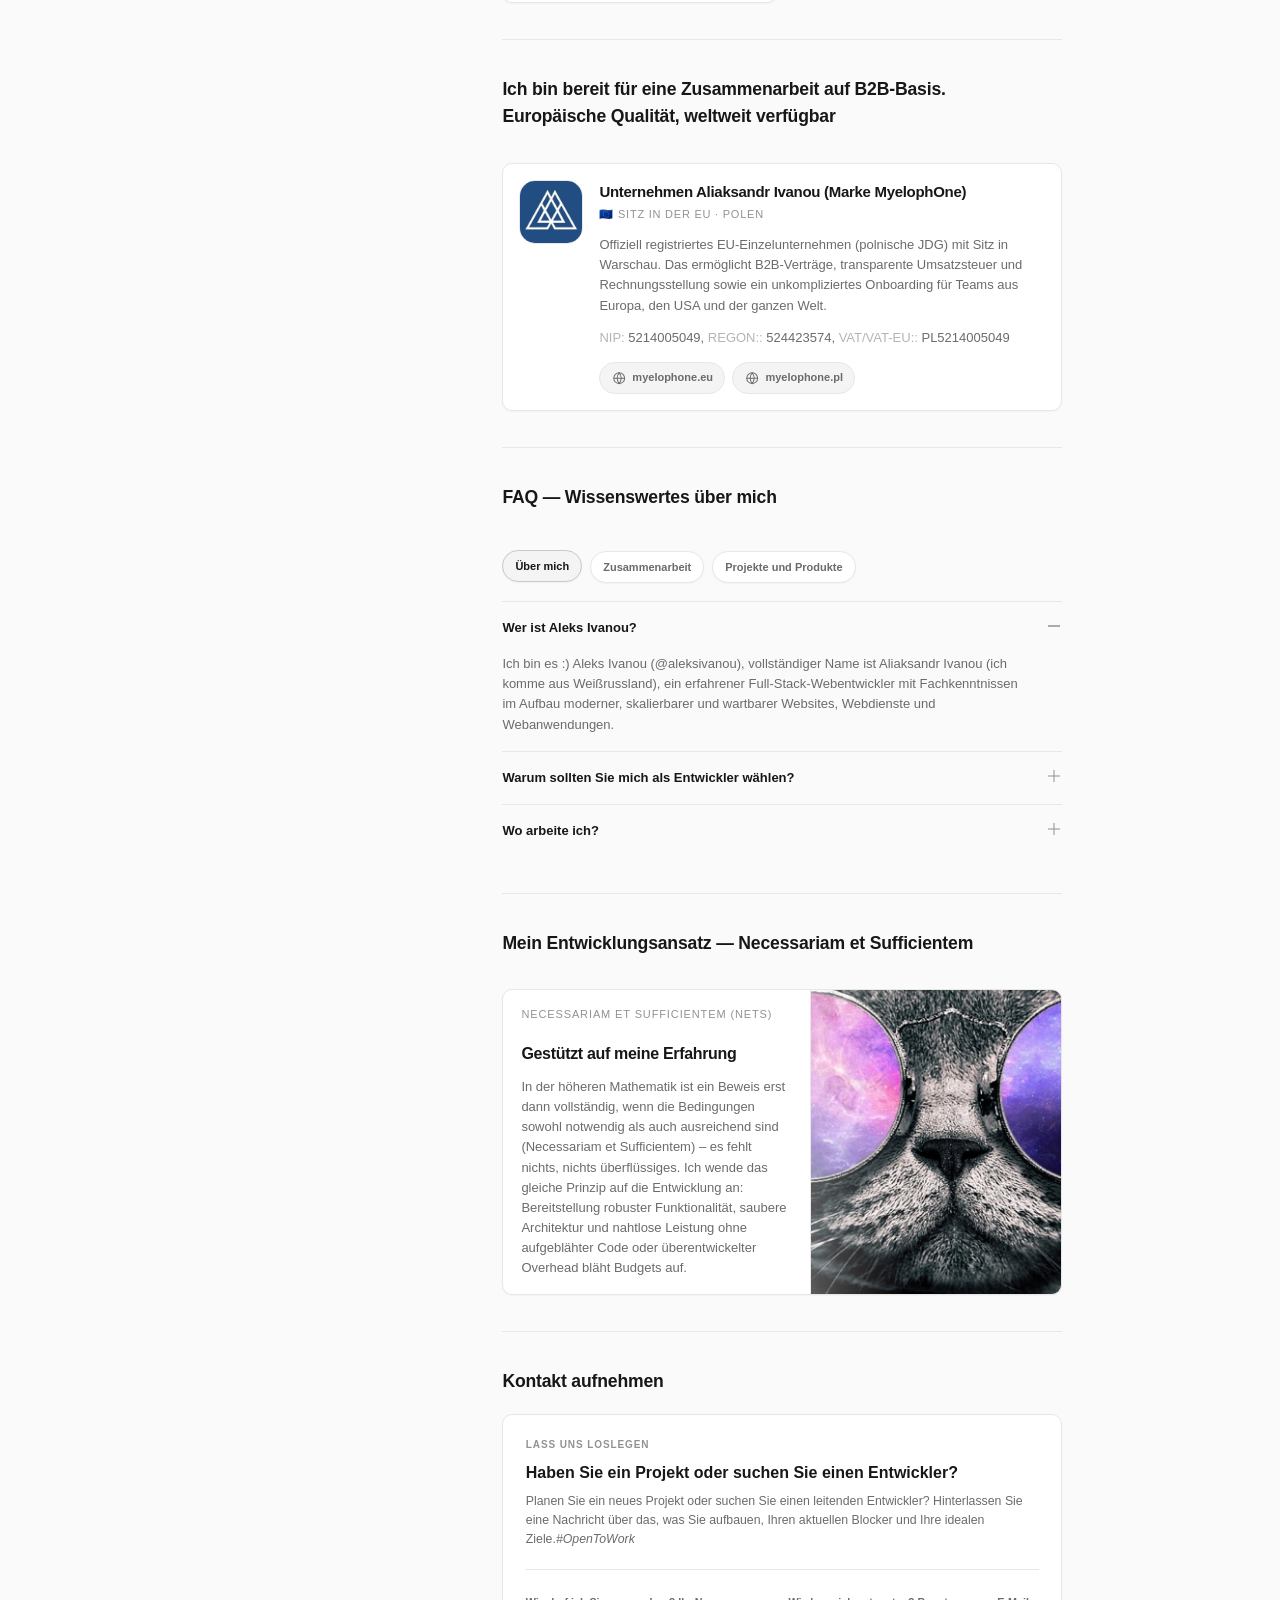
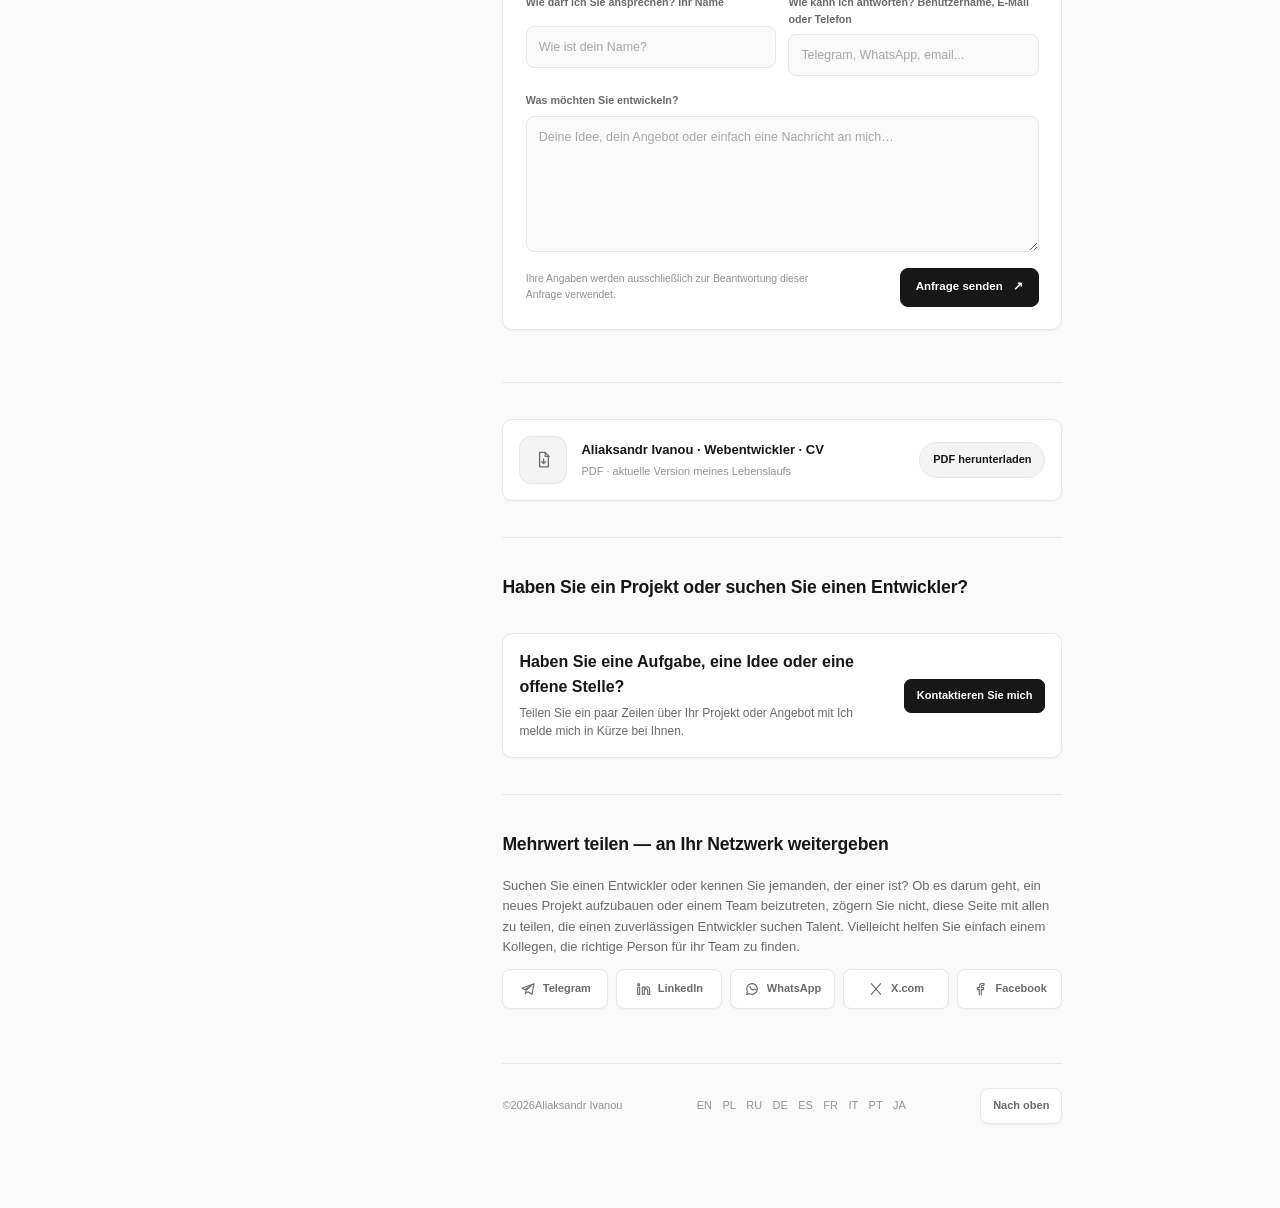
==== commit fe4f6024: "fix: add alternate names" ====
--- a/de/index.html
+++ b/de/index.html
@@ -412,6 +412,38 @@
 							"Web Accessibility",
 							"Microservices Architecture",
 							"Responsive Web Design"
+						],
+						"alternateName": [
+							"Aleks Ivanou",
+							"Alex Ivanou",
+							"Aliaksandr Ivanou",
+							"Alexander Ivanou",
+							"Aleks Ivanov",
+							"Alex Ivanov",
+							"Aliaksandr Ivanov",
+							"Alexander Ivanov",
+							"Алекс Иванов",
+							"Алекс Иванов Миелофон",
+							"Александр Иванов",
+							"Александр Иванов Миелофон",
+							"Аляксандр Іваноў",
+							"Алекс Іваноў",
+							"IVANOU ALIAKSANDR",
+							"IVANOV ALEKS",
+							"IVANOU ALEKS",
+							"IVANOV ALEX",
+							"IVANOU ALEX",
+							"IVANOV ALEXANDER",
+							"IVANOU ALEXANDER",
+							"Aliaksandr Ivanov - fullstack developer",
+							"Aliaksandr Ivanou - fullstack developer",
+							"Aleks Ivanou - fullstack developer",
+							"Aleks Ivanov - fullstack developer",
+							"Aliaksandr Ivanou MyelophOne",
+							"Aleks Ivanou MyelophOne",
+							"Aleks Ivanov MyelophOne",
+							"aleksivanou",
+							"aleksivanov.me"
 						]
 					},
 					{
--- a/assets/css/styles.css
+++ b/assets/css/styles.css
@@ -2024,7 +2024,7 @@
 .privacy-toast-text {
 	margin: 0.35rem 0 0;
 	color: var(--muted);
-	font-size: 0.85rem;
+	font-size: 0.8rem;
 	line-height: 1.55;
 }
 .privacy-toast-text a {
